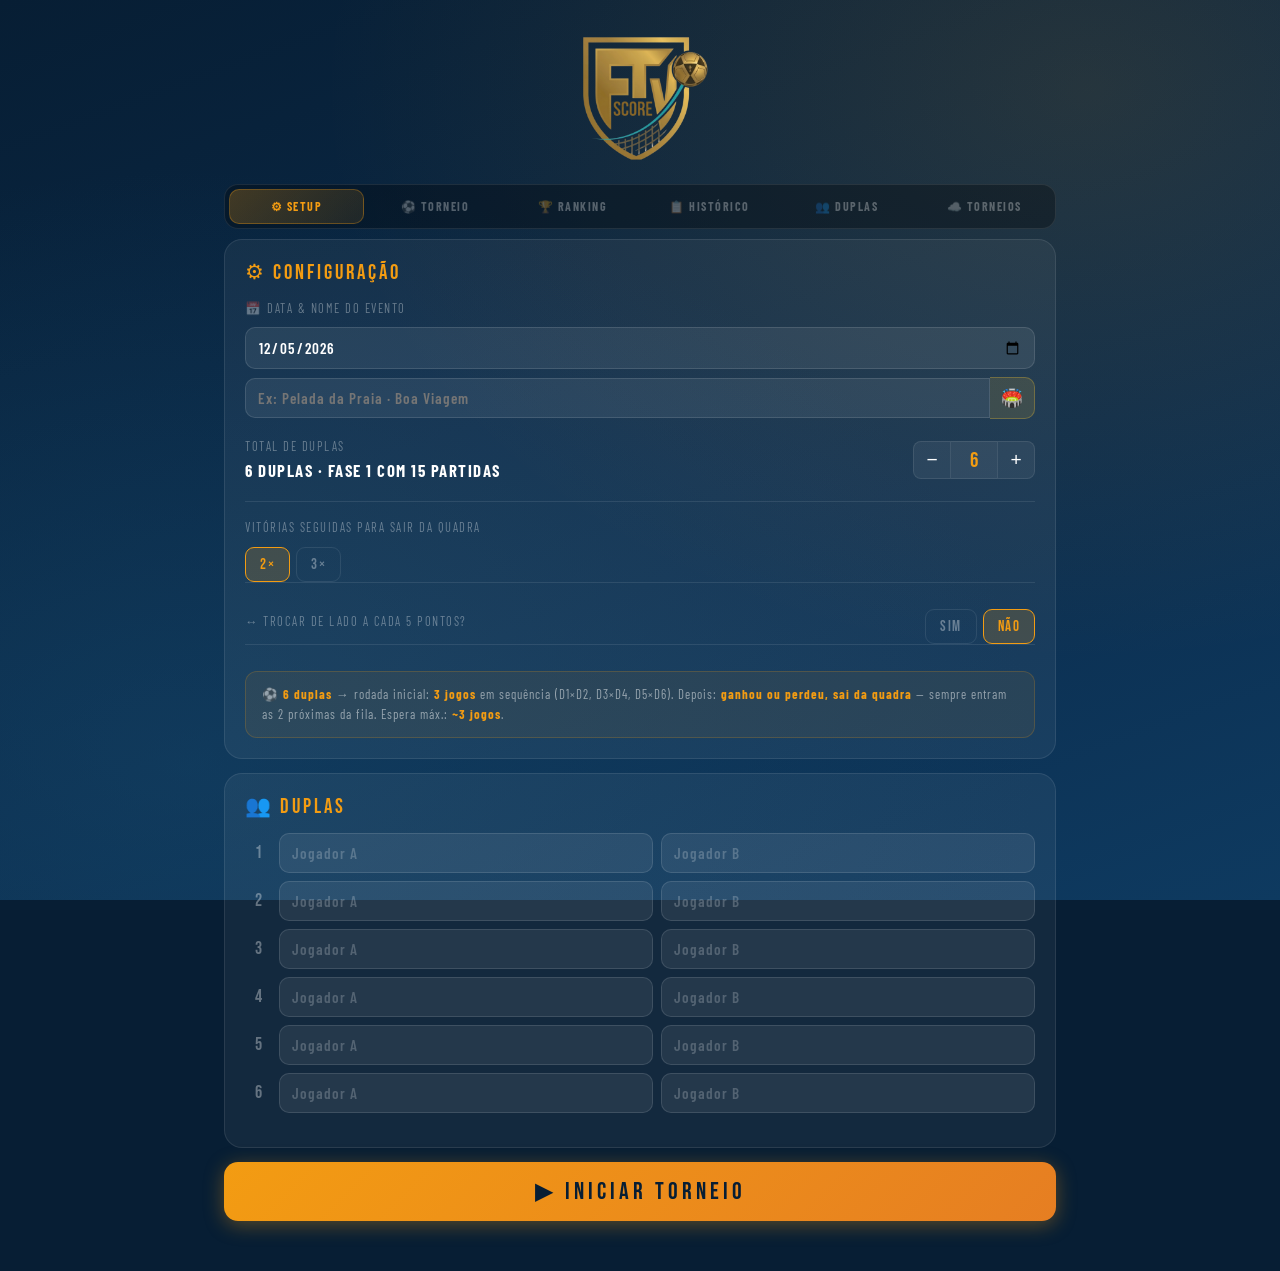
==== index.html @ f6379d3c "fix: botão X do modal Sugerir Arena com stopPropagation" ====
<!DOCTYPE html>
<html lang="pt-BR">
<head>
  <meta charset="UTF-8">
  <meta name="viewport" content="width=device-width, initial-scale=1.0, maximum-scale=1.0">
  <title>FTVScore — Placar & Ranking de FuteVôlei</title>
  <meta name="description" content="App gratuito para organizar partidas, rodízio e ranking de futevôlei">
  <meta name="theme-color" content="#071e34">
  <link rel="icon" type="image/x-icon" href="favicon.ico">
  <link rel="apple-touch-icon" href="apple-touch-icon.png">
  <link rel="manifest" href="manifest.json">
  <link rel="icon" type="image/png" sizes="32x32" href="favicon-32.png">
  <link rel="icon" type="image/png" sizes="16x16" href="favicon-16.png">
  <link rel="apple-touch-icon" href="icon-192.png">
  <link rel="manifest" href="manifest.json">
  <link href="https://fonts.googleapis.com/css2?family=Bebas+Neue&family=Barlow+Condensed:wght@400;600;700&display=swap" rel="stylesheet">
  <link rel="stylesheet" href="style.css">
</head>
<body>

<div class="app">

  <div class="app-header"><img src="logo.png" alt="Peladeiros FTV" class="main-logo"></div>

  <div class="nav">
    <button class="nav-tab active" id="tab0" onclick="goTab(0)">⚙ Setup</button>
    <button class="nav-tab"        id="tab1" onclick="goTab(1)">⚽ Torneio</button>
    <button class="nav-tab"        id="tab2" onclick="goTab(2)">🏆 Ranking</button>
    <button class="nav-tab"        id="tab3" onclick="goTab(3)">📋 Histórico</button>
    <button class="nav-tab"        id="tab4" onclick="goTab(4)">👥 Duplas</button>
    <button class="nav-tab"        id="tab5" onclick="goTab(5)">☁️ Torneios</button>
  </div>

  <!-- ════ TELA 0: SETUP ════ -->
  <div class="screen active" id="screen-0">
    <div class="config-card">
      <div class="section-title">⚙ Configuração</div>

      <!-- Data e nome do evento -->
      <div class="config-row" style="flex-direction:column;align-items:flex-start;gap:10px;margin-bottom:18px;">
        <div class="config-label">📅 Data & Nome do Evento</div>
        <div class="event-fields">
          <input class="form-input" type="date" id="cfgDate">
          <div class="arena-field-wrap">
            <input class="form-input" type="text" id="cfgEventName" placeholder="Ex: Pelada da Praia · Boa Viagem" maxlength="40">
            <button class="arena-pick-btn" onclick="toggleArenaDropdown(event)" title="Selecionar arena">🏟️</button>
            <div class="arena-dropdown" id="arenaDropdown">
              <div class="arena-drop-header">
                <span class="arena-drop-title">Selecionar arena</span>
                <button class="arena-drop-close" onclick="closeArenaDropdown(event)" title="Fechar">✕</button>
              </div>
              <div class="arena-drop-list" id="arenaDropList"></div>
              <div class="arena-drop-divider"></div>
              <button class="arena-drop-suggest" onclick="openSuggestArena()">➕ Sugerir arena</button>
            </div>
          </div>
        </div>
      </div>

      <div class="config-row">
        <div class="config-label">
          Total de Duplas
          <strong id="lblDuplas">6 duplas · Fase 1 com 15 partidas</strong>
        </div>
        <div class="stepper">
          <button class="step-btn" onclick="stepDuplas(-1)">−</button>
          <div class="step-val" id="stepDuplas">6</div>
          <button class="step-btn" onclick="stepDuplas(1)">+</button>
        </div>
      </div>

      <div style="border-top:1px solid var(--border);padding-top:16px;" id="streakSection" style="display:none">
        <div class="config-label">Vitórias seguidas para sair da quadra</div>
        <div class="tog-group">
          <button class="tog-btn sel" data-s="2" onclick="selStreak(2)">2×</button>
          <button class="tog-btn"     data-s="3" onclick="selStreak(3)">3×</button>
        </div>
      </div>
      <div style="border-top:1px solid var(--border);padding-top:16px;">
        <div class="config-row">
          <div class="config-label">↔ Trocar de lado a cada 5 pontos?</div>
          <div class="tog-group">
            <button class="tog-btn" id="trocaLadoSim" onclick="setTrocaLado(true)">Sim</button>
            <button class="tog-btn sel" id="trocaLadoNao" onclick="setTrocaLado(false)">Não</button>
          </div>
        </div>
      </div>

      <div style="border-top:1px solid var(--border);padding-top:16px;">
        <div class="info-box" id="infoBox">
          ⚽ <strong id="infoN">6 duplas</strong> →
          <span id="infoDesc">rodada inicial: <strong id="infoRodadaPairs">3 jogos</strong> em sequência (D1×D2, D3×D4, D5×D6). Depois: <strong>ganhou ou perdeu, sai da quadra</strong> — sempre entram as 2 próximas da fila. Espera máx.: <strong id="infoWait">~3 jogos</strong>.</span>
        </div>
      </div>
    </div>

    <div class="config-card">
      <div class="section-title">👥 Duplas</div>
      <div class="duplas-grid" id="duplasGrid"></div>
    </div>

    <button class="btn-start" onclick="startTorneio()">▶ INICIAR TORNEIO</button>

    <!-- Zerar torneio em andamento -->
    <div id="resetSection" style="margin-top:10px;">
      <button class="btn-reset" onclick="confirmReset()">
        🗑 Zerar torneio em andamento
      </button>
    </div>
  </div>

  <!-- ════ TELA 1: TORNEIO ════ -->
  <div class="screen" id="screen-1">

    <!-- Barra do evento -->
    <div class="event-bar" id="eventBar" style="display:none">
      <span class="event-bar-icon">🏖️</span>
      <div class="event-bar-info">
        <div class="event-bar-name" id="eventBarName"></div>
        <div class="event-bar-date" id="eventBarDate"></div>
      </div>
      <button class="event-bar-reset" onclick="confirmReset()" title="Zerar torneio">🗑</button>
    </div>

    <!-- Botão zerar — sempre visível na tela do torneio -->
    <div class="reset-bar" id="resetBar">
      <button class="btn-reset-inline" onclick="confirmReset()">🗑 Zerar torneio</button>
    </div>

    <!-- Progress + timer geral -->
    <div class="progress-wrap">
      <div class="progress-label">
        <span id="progressTxt">0 de 15 partidas</span>
        <span id="progressPct">0%</span>
      </div>
      <div class="progress-bar">
        <div class="progress-fill" id="progressFill" style="width:0%"></div>
      </div>
      <div class="torneio-timer-row">
        <span class="tt-label">⏱ Torneio em andamento</span>
        <span class="tt-val" id="torneioTimer">00:00:00</span>
      </div>
    </div>

    <!-- Fila (só aparece na Fase 1) -->
    <div class="fila-section" id="filaSection">
      <div class="fila-title">📋 Fila de Duplas</div>
      <div class="fila-chips" id="filaChips"></div>
    </div>

    <!-- ── PARTIDA ATUAL ── -->
    <div id="matchArea">
      <div class="fase-tag fase1" id="faseTag">🏁 FASE 1 — Todos contra Todos</div>

      <div class="match-card">
        <div class="match-header">
          <div class="mh-left">
            <div class="match-num"     id="matchNum">Partida 1</div>
            <div class="match-context" id="matchContext"></div>
          </div>
          <div style="display:flex;flex-direction:column;align-items:flex-end;gap:5px;">
            <div class="mh-badges"   id="matchBadges"></div>
            <div class="match-timer" id="matchTimer">⏱ 00:00</div>
          </div>
        </div>

        <!-- Overlay de START — aparece antes de iniciar -->
        <div class="match-start-overlay" id="matchStartOverlay" onclick="startMatch()">
          <button class="match-start-btn" onclick="startMatch()">
            ▶ INICIAR PARTIDA
          </button>
          <div class="match-start-sub">Toque para começar e iniciar o cronômetro</div>
        </div>

        <!-- Zona de placar — desabilitada até apertar START -->
        <div id="scoreZone" style="opacity:0.3;pointer-events:none;">
          <div class="score-area">
            <div class="ts a">
              <div id="mnA"></div>
              <div class="score-num" id="snA" onclick="addScore('a')">0</div>
              <div class="sc-btns">
                <button class="sc-btn plus"  onclick="addScore('a')">+1</button>
                <button class="sc-btn minus" onclick="subScore('a')">−</button>
              </div>
            </div>
            <div class="mid-div"><div class="vs">VS</div></div>
            <div class="ts b">
              <div id="mnB"></div>
              <div class="score-num" id="snB" onclick="addScore('b')">0</div>
              <div class="sc-btns">
                <button class="sc-btn plus"  onclick="addScore('b')">+1</button>
                <button class="sc-btn minus" onclick="subScore('b')">−</button>
              </div>
            </div>
          </div>
        </div>

        <button class="finish-btn" id="finishBtn" style="display:none" onclick="openFinish()">✓ FINALIZAR PARTIDA</button>
      </div>

      <div class="hint">Toque no número ou +1 para pontuar</div>
      <button class="pull-btn" id="pullBtn" onclick="openPullMatch()">⚡ Puxar outro jogo agora</button>
      <button class="escalacao-btn" id="escalacaoBtn" onclick="openEscalacao()">📋 Escalação Livre</button>
      <button class="end-torneio-btn" id="endTorneioBtn" onclick="confirmarEncerrarTorneio()">🏆 Terminar Campeonato</button>

      <div class="proximas-card" id="proximasCard">
        <div class="prox-title">⏭ Próximas partidas previstas</div>
        <div id="proximasList"></div>
      </div>
    </div>

    <!-- ── FIM DA FASE 1 ── -->
    <div id="fase1End" style="display:none;">
      <div class="fase-end-card">
        <div class="fe-icon">🏁</div>
        <h2>Fase 1 Concluída!</h2>
        <p>Todas as duplas jogaram contra todas.<br>Confira o ranking e decida o que fazer!</p>

        <!-- Ranking inline por jogador -->
        <div class="ranking-table" style="margin:16px 0;">
          <div class="rt-head rt-row-player">
            <span>#</span><span>Jogador</span>
            <span>J</span><span>V</span><span>D</span><span>Saldo</span><span>Pts</span>
          </div>
          <div id="rankingF1"></div>
        </div>

        <div class="fe-buttons">
          <button class="fe-btn primary" onclick="openFase2Builder()">
            ⚡ Continuar com Fase 2
          </button>
          <button class="fe-btn danger" onclick="encerrarTorneio()">
            🏆 Encerrar Torneio
          </button>
        </div>
      </div>
    </div>

    <!-- ── CONSTRUTOR DA FASE 2 ── -->
    <div id="fase2Builder" style="display:none;">
      <div class="fase-end-card">
        <div class="fe-icon">⚡</div>
        <h2>Fase 2 — Monte as Partidas</h2>
        <p>Selecione as duplas para cada confronto na ordem que quiser jogar.</p>

        <!-- Seletor de duplas -->
        <div class="f2-selector-wrap">
          <div class="f2-sel-label">Selecione as duplas do próximo confronto:</div>
          <div class="f2-dupla-grid" id="f2Selector"></div>
          <div id="f2Preview"></div>
        </div>

        <!-- Lista de partidas montadas -->
        <div class="f2-list-title">
          Partidas montadas: <span id="f2MatchCount">0</span>
        </div>
        <div id="f2MatchList"></div>

        <div class="fe-buttons" style="margin-top:16px;">
          <button class="fe-btn primary"   onclick="startFase2()">
            ▶ Iniciar Fase 2
          </button>
          <button class="fe-btn secondary" onclick="showFase1End()">
            ← Voltar
          </button>
          <button class="fe-btn danger"    onclick="encerrarTorneio()">
            🏆 Encerrar Torneio
          </button>
        </div>
      </div>
    </div>

    <!-- ── PAUSA ENTRE LOTES DA FASE 2 ── -->
    <div id="fase2Paused" style="display:none;">
      <div class="fase-end-card">
        <div class="fe-icon">⏸</div>
        <h2>Lote Concluído!</h2>
        <p>Fase 2 · <span id="f2pDone">0</span> de <span id="f2pTotal">0</span> partidas jogadas</p>

        <!-- Ranking inline por jogador -->
        <div class="ranking-table" style="margin:16px 0;">
          <div class="rt-head rt-row-player">
            <span>#</span><span>Jogador</span>
            <span>J</span><span>V</span><span>D</span><span>Saldo</span><span>Pts</span>
          </div>
          <div id="rankingF2Paused"></div>
        </div>

        <div class="fe-buttons">
          <button class="fe-btn primary" onclick="adicionarMaisPartidas()">
            + Adicionar Mais Partidas
          </button>
          <button class="fe-btn danger"  onclick="encerrarTorneio()">
            🏆 Encerrar Torneio
          </button>
        </div>
      </div>
    </div>

    <!-- ── TORNEIO ENCERRADO ── -->
    <div id="torneioEnd" style="display:none;">

      <!-- Header -->
      <div class="te-header">
        <div class="te-trophy">🏆</div>
        <h1 class="te-title">Torneio Encerrado!</h1>
        <div class="te-event-info" id="teEventInfo"></div>
        <div class="te-save-badge" id="teSaveBadge" style="display:none"></div>
        <div class="te-stats-row">
          <div class="te-stat"><span id="teTotal">0</span><small>partidas</small></div>
          <div class="te-stat"><span id="teDuracao">00:00:00</span><small>duração</small></div>
          <div class="te-stat"><span id="teMedia">00:00</span><small>média/jogo</small></div>
        </div>
      </div>

      <!-- Pódio top 3 -->
      <div class="te-podio">
        <div class="te-podio-slot segundo" id="podio2">
          <div class="te-podio-medal">🥈</div>
          <div class="te-podio-name" id="podio2Name"></div>
          <div class="te-podio-pts" id="podio2Pts"></div>
          <div class="te-podio-bar p2"></div>
        </div>
        <div class="te-podio-slot primeiro" id="podio1">
          <div class="te-podio-crown">👑</div>
          <div class="te-podio-medal">🥇</div>
          <div class="te-podio-name" id="podio1Name"></div>
          <div class="te-podio-pts" id="podio1Pts"></div>
          <div class="te-podio-bar p1"></div>
        </div>
        <div class="te-podio-slot terceiro" id="podio3">
          <div class="te-podio-medal">🥉</div>
          <div class="te-podio-name" id="podio3Name"></div>
          <div class="te-podio-pts" id="podio3Pts"></div>
          <div class="te-podio-bar p3"></div>
        </div>
      </div>

      <!-- Destaques -->
      <div class="te-destaques">
        <div class="te-section-title">⚡ Destaques do Dia</div>
        <div class="te-destaques-grid" id="teDestaquesGrid"></div>
      </div>

      <!-- Ranking completo por jogador -->
      <div class="te-ranking-full">
        <div class="te-section-title">📊 Ranking Completo</div>
        <div class="ranking-table">
          <div class="rt-head rt-row-player">
            <span>#</span><span>Jogador</span>
            <span>J</span><span>V</span><span>D</span><span>Saldo</span><span>Pts</span>
          </div>
          <div id="teRankingBody"></div>
        </div>
      </div>

      <!-- Ações -->
      <div class="te-actions">
        <button class="fe-btn primary" onclick="novoTorneio()">⚽ Novo Torneio</button>
      </div>

    </div>

  </div><!-- /screen-1 -->

  <!-- ════ TELA 2: RANKING ════ -->
  <div class="screen" id="screen-2">
    <div class="section-title">🏆 Classificação</div>

    <!-- Toggle por jogador / por dupla -->
    <div class="rank-toggle">
      <button class="rank-tog-btn active" id="rankTogPlayer" onclick="setRankView('player')">👤 Por Jogador</button>
      <button class="rank-tog-btn"        id="rankTogDupla"  onclick="setRankView('dupla')">👥 Por Dupla</button>
    </div>

    <!-- Ranking por JOGADOR -->
    <div id="rankViewPlayer">
      <div class="ranking-table">
        <div class="rt-head rth-player">
          <span>#</span><span>Jogador</span>
          <span>J</span><span>V</span><span>D</span><span>Saldo</span><span>Pts</span>
        </div>
        <div id="rankingPlayerBody"></div>
      </div>
      <div class="rank-legend">
        J=Jogos · V=Vitórias · D=Derrotas · Saldo=diferença de pontos · Pts=V×3<br>
        <span style="color:rgba(116,185,255,.6)">Stats acumulados de todas as duplas que o jogador participou</span>
      </div>
    </div>

    <!-- Ranking por DUPLA -->
    <div id="rankViewDupla" style="display:none">
      <div class="ranking-table">
        <div class="rt-head">
          <span>#</span><span>Dupla</span>
          <span>J</span><span>V</span><span>D</span><span>Saldo</span><span>Pts</span>
        </div>
        <div id="rankingBody"></div>
      </div>
      <div class="rank-legend">
        J=Jogos · V=Vitórias · D=Derrotas · Saldo=diferença de pontos · Pts=V×3
      </div>
    </div>
  </div>

  <!-- ════ TELA 3: HISTÓRICO ════ -->
  <div class="screen" id="screen-3">
    <div class="section-title">📋 Histórico</div>
    <div class="hist-list" id="histList">
      <div class="empty-hist">Nenhuma partida jogada ainda</div>
    </div>
  </div>

  <!-- ════ TELA 4: GERENCIAR DUPLAS ════ -->
  <div class="screen" id="screen-4">
    <div class="section-title">👥 Gerenciar Duplas</div>

    <div class="gd-info-box">
      💡 Aqui você gerencia mudanças durante o torneio: renomear jogadores, remover quem
      saiu mais cedo, e reorganizar duplas. O histórico de partidas já jogadas nunca é apagado.
    </div>

    <!-- Lista de duplas -->
    <div class="gd-section-label">Duplas no torneio</div>
    <div id="gdDuplasList"></div>
    <button class="gd-add-btn" onclick="openGdAdd()">➕ Adicionar nova dupla</button>

    <!-- Reorganizar jogadores -->
    <div class="gd-section-label" style="margin-top:22px;">🔀 Reorganizar jogadores</div>
    <div class="gd-reorg-info">
      Selecione um jogador de cada dupla. Você poderá <strong>trocar</strong> os jogadores
      entre duplas, ou <strong>formar uma nova dupla</strong> com eles
      (as duplas originais ficam inativas, histórico preservado).
    </div>

    <!-- Slots de seleção -->
    <div class="gd-slots-row">
      <div class="gd-slot" id="gdSlotABox">
        <div class="gd-slot-label">🟡 Jogador A</div>
        <div class="gd-slot-val" id="gdSlotA">— selecione —</div>
      </div>
      <div class="gd-slot-arrow">↔</div>
      <div class="gd-slot" id="gdSlotBBox">
        <div class="gd-slot-label">🔵 Jogador B</div>
        <div class="gd-slot-val" id="gdSlotB">— selecione —</div>
      </div>
    </div>

    <!-- Preview + botões de ação -->
    <div id="gdSwapPreview" style="display:none"></div>
    <div id="gdSwapBtns" style="display:none" class="gd-action-btns">
      <button class="gd-action-btn swap"    onclick="gdDoSwap()">
        ⇄ Trocar de dupla
        <span>mantém duplas originais, só troca os nomes</span>
      </button>
      <button class="gd-action-btn newdupla" onclick="gdFormNovaDupla()">
        🆕 Formar nova dupla
        <span>cria nova dupla com esses dois jogadores</span>
      </button>
    </div>

    <!-- Grid de jogadores clicáveis -->
    <div class="gd-swap-grid" id="gdSwapGrid"></div>

  </div>

  <!-- ════ TELA 5: TORNEIOS ANTERIORES ════ -->
  <div class="screen" id="screen-5">
    <div class="section-title">☁️ Torneios Anteriores</div>
    <div class="th-info">Histórico salvo na nuvem — acessível de qualquer celular.</div>
    <div id="thLoading" class="th-loading">🔄 Carregando...</div>
    <div id="thEmpty"   class="th-empty"   style="display:none">Nenhum torneio salvo ainda.</div>
    <div id="thList"    class="th-list"    style="display:none"></div>
  </div>

</div><!-- /app -->

<!-- MODAL: EDITAR DUPLA -->
<div class="modal-bg" id="modalGdEdit">
  <div class="modal" style="max-width:420px;">
    <h3 id="gdEditTitle">✏️ Editar Dupla</h3>
    <div class="modal-sub" id="gdEditStats"></div>

    <div class="gd-edit-section">
      <div class="gd-edit-label">✏️ Renomear jogadores</div>
      <div class="gd-edit-row">
        <input class="form-input" id="gdP1" placeholder="Jogador 1" maxlength="14">
        <input class="form-input" id="gdP2" placeholder="Jogador 2" maxlength="14">
      </div>
      <button class="gd-modal-btn save" onclick="gdSaveNames()">Salvar nomes</button>
    </div>

    <div class="gd-edit-section" style="border-top:1px solid var(--border);padding-top:14px;margin-top:6px;">
      <div class="gd-edit-label">Ações</div>
      <button class="gd-modal-btn remove" id="gdBtnRemove" onclick="gdRemoveDupla()">
        🚫 Remover dupla — histórico preservado
      </button>
      <button class="gd-modal-btn restore" id="gdBtnRestore" onclick="gdRestoreDupla()" style="display:none">
        ↩ Reativar dupla
      </button>
    </div>

    <div class="modal-btns" style="margin-top:14px;">
      <button class="btn-cancel" style="width:100%" onclick="closeModal('modalGdEdit')">Fechar</button>
    </div>
  </div>
</div>

<!-- MODAL: ADICIONAR DUPLA -->
<div class="modal-bg" id="modalGdAdd">
  <div class="modal" style="max-width:420px;">
    <h3>➕ Nova Dupla</h3>
    <div class="modal-sub">Entra uma nova dupla no torneio</div>

    <!-- Sugestões de jogadores livres -->
    <div id="gdFreeAgents" style="display:none"></div>

    <div class="form-group" style="margin-bottom:10px;">
      <label>Jogador 1</label>
      <input class="form-input" id="gdNewP1" placeholder="Nome" maxlength="14">
    </div>
    <div class="form-group" style="margin-bottom:14px;">
      <label>Jogador 2</label>
      <input class="form-input" id="gdNewP2" placeholder="Nome" maxlength="14">
    </div>

    <div class="gd-add-note">
      A nova dupla entra na fila e jogará contra todas as outras.
    </div>

    <div class="modal-btns" style="margin-top:14px;">
      <button class="btn-cancel" onclick="closeModal('modalGdAdd')">Cancelar</button>
      <button class="btn-ok"     onclick="gdConfirmAdd()">Adicionar</button>
    </div>
  </div>
</div>

<!-- MODAL: TROCAR DE LADO -->
<div class="modal-bg" id="modalTrocaLado">
  <div class="modal">
    <h3>↔ Trocar de Lado?</h3>
    <div class="modal-sub" id="trocaLadoPlacar"></div>
    <div class="modal-btns">
      <button class="btn-cancel" onclick="recusarTrocaLado()">Não, continuar</button>
      <button class="btn-ok"     onclick="confirmarTrocaLado()">Sim, trocar!</button>
    </div>
  </div>
</div>

<!-- MODAL: RESULTADO -->
<div class="modal-bg" id="modalFinish">
  <div class="modal">
    <h3>✓ Resultado Final</h3>
    <div class="modal-sub" id="modalSub"></div>
    <div class="modal-score">
      <div class="modal-team ta">
        <div class="mn" id="mfnA"></div>
        <input class="score-inp" id="mfSA" type="number" min="0" max="99" value="0">
      </div>
      <div class="modal-x">×</div>
      <div class="modal-team tb">
        <div class="mn" id="mfnB"></div>
        <input class="score-inp" id="mfSB" type="number" min="0" max="99" value="0">
      </div>
    </div>
    <div class="modal-btns">
      <button class="btn-cancel" onclick="closeModal('modalFinish')">Cancelar</button>
      <button class="btn-ok"     onclick="confirmFinish()">Confirmar</button>
    </div>
  </div>
</div>

<!-- MODAL: PUXAR JOGO -->
<div class="modal-bg" id="modalPull">
  <div class="modal" style="max-width:480px;max-height:88vh;overflow-y:auto;">
    <h3>⚡ Puxar Jogo</h3>
    <div class="modal-sub" id="modalPullSub">Escolha qual confronto jogar agora:</div>
    <div id="pullList"></div>
    <div class="modal-btns" style="margin-top:14px;">
      <button class="btn-cancel" style="width:100%" onclick="closeModal('modalPull')">Cancelar</button>
    </div>
  </div>
</div>

<!-- MODAL: CRIAR JOGO MANUAL (Fila vazia) -->
<div class="modal-bg" id="modalCreateMatch">
  <div class="modal" style="max-width:500px;">
    <h3>⚡ Criar Nova Partida</h3>
    <div class="modal-sub">Selecione as duplas para o confronto:</div>

    <div class="form-group" style="margin-bottom:12px;">
      <label>Dupla A</label>
      <select class="form-input" id="createDuplaA" style="font-size:.9rem;">
        <option value="">Selecione...</option>
      </select>
    </div>

    <div class="form-group" style="margin-bottom:18px;">
      <label>Dupla B</label>
      <select class="form-input" id="createDuplaB" style="font-size:.9rem;">
        <option value="">Selecione...</option>
      </select>
    </div>

    <div class="modal-btns">
      <button class="btn-cancel" onclick="closeModal('modalCreateMatch')">Cancelar</button>
      <button class="btn-ok" onclick="confirmCreateMatch()">Confirmar</button>
    </div>
  </div>
</div>

<!-- MODAL: ESCALAÇÃO LIVRE -->
<div class="modal-bg" id="modalEscalacao">
  <div class="modal" style="max-width:480px;max-height:90vh;overflow-y:auto;">
    <h3>📋 Escalação Livre</h3>
    <div class="modal-sub" id="escSub">Toque na 1ª dupla — ela será a Dupla A</div>
    <div class="esc-legend">
      <span class="esc-leg-a">■ Dupla A</span>
      <span class="esc-leg-b">■ Dupla B</span>
    </div>
    <div class="esc-grid" id="escGrid"></div>
    <div class="modal-btns" style="margin-top:16px;">
      <button class="btn-cancel" style="width:100%" onclick="closeModal('modalEscalacao')">Cancelar</button>
    </div>
  </div>
</div>

<!-- OVERLAY: CAMPEÃO -->
<div class="winner-ov" id="winnerOv">
  <div class="trophy">🏆</div>
  <div class="w-title">Campeões!</div>
  <div class="w-names" id="wNames"></div>
  <div class="w-stats" id="wStats"></div>
  <button class="w-btn" onclick="closeWinner()">Ver Ranking Final</button>
</div>

<!-- ══════════════════════════════════════
     PLACAR FULLSCREEN (landscape celular)
══════════════════════════════════════ -->
<div class="fs-overlay" id="fsOverlay">

  <!-- Topo: info da partida + timer + botão fechar -->
  <div class="fs-top">
    <div class="fs-match-info">
      <span class="fs-match-num" id="fsMatchNum">Partida 1</span>
      <span class="fs-fase-tag" id="fsFaseTag">Fase 1</span>
    </div>
    <div class="fs-timer" id="fsTimer">⏱ 00:00</div>
    <button class="fs-close-btn" onclick="closeFullscreen()" title="Sair do fullscreen">✕</button>
  </div>

  <!-- Placar principal: 3 colunas lado a lado -->
  <div class="fs-score-area">

    <!-- DUPLA A — lado esquerdo -->
    <div class="fs-team fs-team-a">
      <div class="fs-names" id="fsNamesA"></div>
      <div class="fs-score" id="fsScoreA" onclick="addScore('a')">0</div>
      <div class="fs-btns">
        <button class="fs-btn fs-plus" onclick="addScore('a')">+1</button>
        <button class="fs-btn fs-minus" onclick="subScore('a')">−</button>
      </div>
    </div>

    <!-- CENTRO: VS + finalizar -->
    <div class="fs-center">
      <div class="fs-vs">VS</div>
      <button class="fs-finish-btn" onclick="openFinish()">✓ FIM</button>
    </div>

    <!-- DUPLA B — lado direito -->
    <div class="fs-team fs-team-b">
      <div class="fs-names" id="fsNamesB"></div>
      <div class="fs-score" id="fsScoreB" onclick="addScore('b')">0</div>
      <div class="fs-btns">
        <button class="fs-btn fs-plus" onclick="addScore('b')">+1</button>
        <button class="fs-btn fs-minus" onclick="subScore('b')">−</button>
      </div>
    </div>

  </div>

  <!-- Prompt interno: trocar de lado (visível dentro do fullscreen) -->
  <div class="fs-swap-prompt" id="fsSwapPrompt">
    <div class="fs-swap-box">
      <div class="fs-swap-icon">↔</div>
      <div class="fs-swap-title">Trocar de Lado?</div>
      <div class="fs-swap-sub" id="fsSwapSub"></div>
      <div class="fs-swap-btns">
        <button class="fs-swap-btn fs-swap-no"  onclick="recusarTrocaLado()">Não</button>
        <button class="fs-swap-btn fs-swap-yes" onclick="confirmarTrocaLado()">Sim, trocar!</button>
      </div>
    </div>
  </div>

</div>

<!-- MODAL: SUGERIR ARENA -->
<div class="modal-bg" id="modalSuggestArena">
  <div class="modal" style="max-width:380px;position:relative;">
    <button class="modal-close-btn" id="btnSuggestArenaClose" title="Fechar">✕</button>
    <h3>🏟️ Sugerir Arena</h3>
    <div class="modal-sub">Salva no seu dispositivo para uso futuro</div>
    <div class="form-group" style="margin-bottom:10px;">
      <label>Nome da Arena</label>
      <input class="form-input" id="suggestArenaName" placeholder="Ex: Arena do Sol" maxlength="40">
    </div>
    <div class="form-group" style="margin-bottom:16px;">
      <label>Cidade / Bairro</label>
      <input class="form-input" id="suggestArenaCity" placeholder="Ex: Boa Viagem, Recife" maxlength="40">
    </div>
    <div class="modal-btns">
      <button class="btn-cancel" onclick="cancelSuggestArena()">Cancelar</button>
      <button class="btn-ok" onclick="saveSuggestArena()">Salvar</button>
    </div>
  </div>
</div>

<script src="app.js"></script>
</body>
</html>
---- style.css ----
/* ============================================================
   FuteVôlei — Torneio · style.css
   Estilização completa do sistema de torneio
   Importado pelo index.html via <link rel='stylesheet'>
============================================================ */

:root{
  --bg:#071e34;--sun:#f39c12;--sun2:#f1c40f;--sky:#74b9ff;
  --green:#2ecc71;--red:#e74c3c;--purple:#a29bfe;
  --muted:rgba(255,255,255,.35);--card:rgba(255,255,255,.05);--border:rgba(255,255,255,.09);
}
*{margin:0;padding:0;box-sizing:border-box;}
body{font-family:'Barlow Condensed',sans-serif;background:var(--bg);min-height:100vh;color:#fff;overflow-x:hidden;}
body::before{content:'';position:fixed;inset:0;z-index:0;background:
  radial-gradient(ellipse at 15% 85%,rgba(26,82,118,.35) 0%,transparent 55%),
  radial-gradient(ellipse at 85% 10%,rgba(243,156,18,.12) 0%,transparent 50%),
  linear-gradient(160deg,#071e34 0%,#0b2d4e 60%,#0e3a60 100%);}
.app{position:relative;z-index:1;max-width:860px;margin:0 auto;padding:8px 14px 50px;}

.logo{text-align:center;margin-bottom:6px;padding:2px 0;}
.logo p{font-size:.65rem;letter-spacing:2.5px;color:rgba(255,255,255,.25);text-transform:uppercase;}

.app-header{background: transparent; padding: 10px 0; text-align: center; border: none; box-shadow: none;}
.main-logo{display: block; margin: 0 auto; max-width: 140px; height: auto; background: transparent;}

.nav{display:flex;gap:4px;margin-bottom:10px;background:rgba(0,0,0,.3);border-radius:14px;padding:4px;border:1px solid var(--border);}
.nav-tab{flex:1;padding:9px 4px;border:none;border-radius:10px;font-family:'Barlow Condensed',sans-serif;font-size:.75rem;font-weight:700;letter-spacing:1.5px;text-transform:uppercase;cursor:pointer;transition:all .2s;background:transparent;color:rgba(255,255,255,.3);}
.nav-tab.active{background:linear-gradient(135deg,rgba(243,156,18,.25),rgba(243,156,18,.1));color:var(--sun);border:1px solid rgba(243,156,18,.3);}

.screen{display:none;}.screen.active{display:block;}
.section-title{font-family:'Bebas Neue',sans-serif;font-size:1.3rem;letter-spacing:3px;color:var(--sun);margin-bottom:14px;}

/* ── SETUP ── */
.config-card{background:var(--card);border:1px solid var(--border);border-radius:18px;padding:20px;margin-bottom:14px;}
.config-row{display:flex;align-items:center;justify-content:space-between;gap:12px;margin-bottom:18px;}
.config-row:last-child{margin-bottom:0;}
.config-label{font-size:.78rem;letter-spacing:1.5px;text-transform:uppercase;color:var(--muted);line-height:1.5;}
.config-label strong{display:block;font-size:1.05rem;color:#fff;margin-top:2px;}

.stepper{display:flex;align-items:center;}
.step-btn{width:38px;height:38px;border:1px solid var(--border);background:rgba(255,255,255,.06);color:#fff;font-size:1.2rem;cursor:pointer;transition:all .2s;}
.step-btn:first-child{border-radius:8px 0 0 8px;}
.step-btn:last-child{border-radius:0 8px 8px 0;}
.step-btn:hover{background:rgba(243,156,18,.2);border-color:rgba(243,156,18,.4);color:var(--sun);}
.step-val{width:46px;height:38px;background:rgba(255,255,255,.08);border:1px solid var(--border);border-left:none;border-right:none;display:flex;align-items:center;justify-content:center;font-family:'Bebas Neue',sans-serif;font-size:1.3rem;color:var(--sun);}

/* permanencia */
.perm-options{display:flex;gap:8px;margin-top:10px;}
.perm-btn{flex:1;padding:12px 8px;border-radius:12px;border:1px solid var(--border);background:transparent;cursor:pointer;transition:all .2s;text-align:center;}
.perm-btn .pb-icon{font-size:1.5rem;display:block;margin-bottom:4px;}
.perm-btn .pb-label{font-family:'Bebas Neue',sans-serif;font-size:.95rem;letter-spacing:2px;color:var(--muted);display:block;}
.perm-btn .pb-sub{font-size:.65rem;letter-spacing:1px;color:rgba(255,255,255,.2);margin-top:3px;display:block;line-height:1.3;}
.perm-btn.sel-leave{border-color:var(--red);background:rgba(231,76,60,.1);}
.perm-btn.sel-leave .pb-label{color:var(--red);}
.perm-btn.sel-stay{border-color:var(--green);background:rgba(46,204,113,.1);}
.perm-btn.sel-stay .pb-label{color:var(--green);}

/* streak limit */
.tog-group{display:flex;gap:6px;flex-wrap:wrap;margin-top:10px;}
.tog-btn{padding:7px 14px;border-radius:9px;border:1px solid var(--border);background:transparent;color:var(--muted);font-family:'Bebas Neue',sans-serif;font-size:.95rem;letter-spacing:1.5px;cursor:pointer;transition:all .2s;}
.tog-btn.sel{border-color:var(--sun);background:rgba(243,156,18,.18);color:var(--sun);}

.info-box{background:rgba(243,156,18,.07);border:1px solid rgba(243,156,18,.2);border-radius:12px;padding:12px 16px;margin-top:10px;font-size:.8rem;letter-spacing:1px;color:rgba(255,255,255,.5);line-height:1.6;}
.info-box strong{color:var(--sun);}

.duplas-grid{display:flex;flex-direction:column;gap:8px;margin-bottom:14px;}
.dupla-row{display:grid;grid-template-columns:auto 1fr 1fr;gap:8px;align-items:center;}
.dupla-num{font-family:'Bebas Neue',sans-serif;font-size:1.1rem;color:var(--muted);width:26px;text-align:center;}
.fi{width:100%;padding:10px 12px;background:rgba(255,255,255,.07);border:1px solid rgba(255,255,255,.12);border-radius:10px;color:#fff;font-family:'Barlow Condensed',sans-serif;font-size:.95rem;font-weight:600;letter-spacing:1px;outline:none;transition:all .2s;}
.fi:focus{border-color:var(--sun);background:rgba(243,156,18,.08);}
.fi::placeholder{color:rgba(255,255,255,.22);}

.btn-start{width:100%;padding:15px;border:none;border-radius:14px;background:linear-gradient(135deg,var(--sun),#e67e22);color:#071e34;font-family:'Bebas Neue',sans-serif;font-size:1.5rem;letter-spacing:4px;cursor:pointer;transition:all .2s;box-shadow:0 4px 20px rgba(243,156,18,.35);}
.btn-start:hover{transform:translateY(-2px);box-shadow:0 6px 28px rgba(243,156,18,.55);}

/* ── TORNEIO ── */
.progress-wrap{margin-bottom:12px;}
.progress-label{display:flex;justify-content:space-between;font-size:.7rem;letter-spacing:1.5px;color:var(--muted);text-transform:uppercase;margin-bottom:6px;}
.progress-bar{background:rgba(255,255,255,.07);border-radius:6px;overflow:hidden;height:6px;}
.progress-fill{height:100%;background:linear-gradient(90deg,var(--sun),#e67e22);border-radius:6px;transition:width .4s ease;}

/* fila visual */
.fila-section{margin-bottom:12px;}
.fila-title{font-size:.68rem;letter-spacing:2px;text-transform:uppercase;color:var(--muted);margin-bottom:8px;}
.fila-chips{display:flex;gap:6px;overflow-x:auto;padding-bottom:4px;scrollbar-width:none;}
.fila-chips::-webkit-scrollbar{display:none;}
.fila-chip{flex-shrink:0;padding:8px 14px;border-radius:12px;border:1px solid var(--border);background:rgba(255,255,255,.05);text-align:center;transition:all .2s;}
.fila-chip .fc-pos{font-size:.6rem;letter-spacing:1.5px;text-transform:uppercase;color:rgba(255,255,255,.25);margin-bottom:3px;}
.fila-chip .fc-name{font-family:'Bebas Neue',sans-serif;font-size:.9rem;letter-spacing:1px;color:rgba(255,255,255,.6);line-height:1.2;}
.fila-chip .fc-wait{font-size:.62rem;letter-spacing:1px;color:rgba(255,255,255,.2);margin-top:2px;}
.fila-chip.em-quadra{border-color:rgba(243,156,18,.4);background:rgba(243,156,18,.1);}
.fila-chip.em-quadra .fc-pos{color:rgba(243,156,18,.6);}
.fila-chip.em-quadra .fc-name{color:var(--sun);}
.fila-chip.urgente{border-color:rgba(231,76,60,.35);background:rgba(231,76,60,.08);}
.fila-chip.urgente .fc-name{color:#ff7675;}
.fila-chip.urgente .fc-wait{color:#e17055;}

/* placar */
.match-card{background:#0d2137;border-radius:22px;overflow:hidden;border:1px solid rgba(255,255,255,.07);box-shadow:0 16px 50px rgba(0,0,0,.5);margin-bottom:10px;}
.match-header{padding:10px 18px;background:rgba(255,255,255,.03);border-bottom:1px solid rgba(255,255,255,.06);display:flex;align-items:center;justify-content:space-between;flex-wrap:wrap;gap:6px;}
.mh-left{display:flex;flex-direction:column;gap:2px;}
.match-num{font-size:.68rem;letter-spacing:2px;text-transform:uppercase;color:var(--muted);}
.match-context{font-size:.75rem;letter-spacing:1px;color:rgba(255,255,255,.4);}
.mh-badges{display:flex;gap:5px;flex-wrap:wrap;}
.badge{font-size:.65rem;letter-spacing:1.5px;text-transform:uppercase;padding:3px 9px;border-radius:20px;}
.badge.streak-ok{background:rgba(46,204,113,.15);color:var(--green);border:1px solid rgba(46,204,113,.25);}
.badge.streak-warn{background:rgba(231,76,60,.15);color:var(--red);border:1px solid rgba(231,76,60,.25);}
.badge.perm-leave{background:rgba(231,76,60,.1);color:#ff7675;border:1px solid rgba(231,76,60,.18);}
.badge.perm-stay{background:rgba(46,204,113,.1);color:var(--green);border:1px solid rgba(46,204,113,.18);}

.score-area{display:grid;grid-template-columns:1fr auto 1fr;align-items:center;}
.ts{padding:20px 12px;display:flex;flex-direction:column;align-items:center;gap:8px;}
.ts.a{background:linear-gradient(135deg,rgba(243,156,18,.07),transparent);}
.ts.b{background:linear-gradient(225deg,rgba(116,185,255,.07),transparent);}
.pname{font-family:'Bebas Neue',sans-serif;font-size:clamp(.95rem,2.5vw,1.4rem);letter-spacing:2px;line-height:1.1;text-align:center;}
.ts.a .pname{color:var(--sun2);}
.ts.b .pname{color:var(--sky);}
.score-num{font-family:'Bebas Neue',sans-serif;font-size:clamp(4.5rem,14vw,8rem);line-height:1;cursor:pointer;user-select:none;transition:transform .12s;-webkit-tap-highlight-color:transparent;}
.score-num:active{transform:scale(.92);}
.ts.a .score-num{color:var(--sun);text-shadow:0 0 28px rgba(243,156,18,.3);}
.ts.b .score-num{color:var(--sky);text-shadow:0 0 28px rgba(116,185,255,.3);}
.sc-btns{display:flex;gap:5px;}
.sc-btn{width:33px;height:33px;border-radius:50%;border:none;font-size:.9rem;cursor:pointer;transition:all .18s;display:flex;align-items:center;justify-content:center;-webkit-tap-highlight-color:transparent;}
.sc-btn.plus{background:rgba(46,204,113,.18);color:var(--green);border:1px solid rgba(46,204,113,.28);}
.sc-btn.plus:active{background:var(--green);color:#fff;transform:scale(.86);}
.sc-btn.minus{background:rgba(231,76,60,.13);color:var(--red);border:1px solid rgba(231,76,60,.18);font-size:.82rem;}
.sc-btn.minus:active{background:var(--red);color:#fff;transform:scale(.86);}
.mid-div{display:flex;flex-direction:column;align-items:center;justify-content:center;padding:0 6px;gap:4px;}
.vs{font-family:'Bebas Neue',sans-serif;font-size:1.5rem;color:rgba(255,255,255,.1);letter-spacing:2px;}
.finish-btn{width:100%;padding:14px;border:none;background:linear-gradient(135deg,rgba(46,204,113,.3),rgba(46,204,113,.15));color:var(--green);font-family:'Bebas Neue',sans-serif;font-size:1.2rem;letter-spacing:3px;cursor:pointer;transition:all .2s;border-top:1px solid rgba(46,204,113,.15);}
.finish-btn:hover{background:rgba(46,204,113,.35);}
.hint{text-align:center;font-size:.62rem;letter-spacing:1.5px;color:rgba(255,255,255,.13);text-transform:uppercase;margin-bottom:10px;}

/* próximas partidas */
.proximas-card{background:var(--card);border:1px solid var(--border);border-radius:16px;padding:14px 16px;margin-bottom:10px;}
.prox-title{font-size:.68rem;letter-spacing:2px;text-transform:uppercase;color:var(--muted);margin-bottom:10px;}
.prox-item{display:flex;align-items:center;gap:8px;padding:7px 0;border-bottom:1px solid rgba(255,255,255,.05);}
.prox-item:last-child{border-bottom:none;}
.prox-item--next{background:rgba(243,156,18,.07);border-radius:8px;padding:8px 10px;border-bottom:none;margin-bottom:4px;border:1px solid rgba(243,156,18,.25);}
.prox-item--next .prox-num{color:var(--sun2);}
.prox-badge-next{font-family:'Bebas Neue',sans-serif;font-size:.65rem;letter-spacing:1.5px;color:var(--sun2);background:rgba(243,156,18,.15);border:1px solid rgba(243,156,18,.3);border-radius:4px;padding:2px 6px;white-space:nowrap;}
.prox-num{font-family:'Bebas Neue',sans-serif;font-size:.85rem;color:rgba(255,255,255,.25);width:26px;}
.prox-teams{flex:1;font-family:'Bebas Neue',sans-serif;font-size:.9rem;letter-spacing:1px;}
.prox-teams .pa{color:var(--sun2);}
.prox-teams .pb{color:var(--sky);}
.prox-teams .px{color:rgba(255,255,255,.2);margin:0 4px;font-size:.75rem;}

.end-card{text-align:center;padding:30px;background:var(--card);border:1px solid var(--border);border-radius:18px;}
.end-card .big-e{font-size:3rem;margin-bottom:12px;}
.end-card h2{font-family:'Bebas Neue',sans-serif;font-size:1.8rem;letter-spacing:3px;color:var(--sun);}
.end-card p{font-size:.85rem;letter-spacing:2px;color:var(--muted);margin:8px 0 20px;}
.btn-rank{padding:12px 30px;background:linear-gradient(135deg,var(--sun),#e67e22);border:none;border-radius:12px;font-family:'Bebas Neue',sans-serif;font-size:1.1rem;letter-spacing:3px;color:#071e34;cursor:pointer;}

/* ── RANKING ── */
.ranking-table{background:var(--card);border:1px solid var(--border);border-radius:16px;overflow:hidden;margin-bottom:12px;}
.rt-head{display:grid;grid-template-columns:32px 1fr 34px 34px 34px 50px 48px;gap:3px;padding:10px 14px;background:rgba(255,255,255,.04);border-bottom:1px solid var(--border);}
.rt-head span{font-size:.6rem;letter-spacing:1.5px;text-transform:uppercase;color:var(--muted);text-align:center;}
.rt-head span:nth-child(2){text-align:left;}
.rt-row{display:grid;grid-template-columns:32px 1fr 34px 34px 34px 50px 48px;gap:3px;padding:10px 14px;border-bottom:1px solid rgba(255,255,255,.04);align-items:center;transition:background .2s;}
.rt-row:last-child{border-bottom:none;}
.rt-row:hover{background:rgba(255,255,255,.02);}
.rt-pos{font-family:'Bebas Neue',sans-serif;font-size:1.1rem;text-align:center;}
.rt-name{font-family:'Bebas Neue',sans-serif;font-size:.9rem;letter-spacing:1px;line-height:1.3;}
.rt-name span{font-size:.75rem;opacity:.55;}
.rt-cell{font-family:'Bebas Neue',sans-serif;font-size:1rem;text-align:center;color:var(--muted);}
.rt-cell.v{color:var(--green);}
.rt-cell.pts{color:var(--sun);font-size:1.1rem;}
.sp{color:var(--green);}.sn{color:var(--red);}

/* ── HISTÓRICO ── */
.hist-list{display:flex;flex-direction:column;gap:6px;}
.hist-item{background:var(--card);border:1px solid var(--border);border-radius:12px;padding:10px 14px;display:flex;align-items:center;gap:10px;flex-wrap:wrap;}
.hist-n{font-size:.62rem;letter-spacing:1.5px;color:var(--muted);text-transform:uppercase;white-space:nowrap;min-width:28px;}
.hist-teams{flex:1;display:flex;align-items:center;gap:5px;font-family:'Bebas Neue',sans-serif;font-size:.9rem;letter-spacing:1px;flex-wrap:wrap;}
.hist-arena{width:100%;font-size:.65rem;letter-spacing:1px;color:#D4AF37;font-family:'Barlow Condensed',sans-serif;font-weight:600;opacity:.8;}
.hist-teams .ha{color:var(--sun2);}
.hist-teams .hb{color:var(--sky);}
.hist-teams .hx{color:rgba(255,255,255,.2);font-size:.75rem;}
.hist-score{font-family:'Bebas Neue',sans-serif;font-size:1.1rem;letter-spacing:2px;color:var(--green);white-space:nowrap;}
.empty-hist{text-align:center;padding:30px;color:var(--muted);font-size:.8rem;letter-spacing:2px;text-transform:uppercase;}

/* ── MODAL ── */
.modal-bg{display:none;position:fixed;inset:0;z-index:200;background:rgba(0,0,0,.78);backdrop-filter:blur(6px);align-items:center;justify-content:center;padding:16px;}
.modal-bg.show{display:flex;}
.modal{background:linear-gradient(160deg,#0f2940,#0b2035);border:1px solid rgba(255,255,255,.12);border-radius:22px;padding:24px;width:100%;max-width:400px;box-shadow:0 24px 60px rgba(0,0,0,.6);animation:mi .18s ease;}
@keyframes mi{from{transform:scale(.94);opacity:0}to{transform:scale(1);opacity:1}}
.modal h3{font-family:'Bebas Neue',sans-serif;font-size:1.3rem;letter-spacing:3px;color:var(--sun);margin-bottom:4px;}
.modal-close-btn{position:absolute;top:14px;right:14px;background:none;border:none;color:rgba(255,255,255,.4);font-size:1rem;cursor:pointer;line-height:1;padding:4px 6px;border-radius:6px;transition:color .15s,background .15s;}
.modal-close-btn:hover{color:#fff;background:rgba(255,255,255,.1);}
.modal-sub{font-size:.78rem;letter-spacing:1.5px;color:var(--muted);margin-bottom:18px;text-transform:uppercase;}

/* Form controls inside modal */
.form-group{margin-bottom:14px;}
.form-group label{display:block;font-size:.7rem;letter-spacing:2px;text-transform:uppercase;color:var(--muted);margin-bottom:6px;}
.form-group select{width:100%;padding:11px 36px 11px 12px;background:rgba(255,255,255,.08);border:1px solid var(--border);border-radius:10px;color:#fff;font-family:'Barlow Condensed',sans-serif;font-size:1rem;letter-spacing:1px;outline:none;transition:all .2s;cursor:pointer;appearance:none;-webkit-appearance:none;background-image:url("data:image/svg+xml,%3Csvg xmlns='http://www.w3.org/2000/svg' width='12' height='8' viewBox='0 0 12 8'%3E%3Cpath d='M1 1l5 5 5-5' stroke='%23f39c12' stroke-width='1.8' fill='none' stroke-linecap='round'/%3E%3C/svg%3E");background-repeat:no-repeat;background-position:right 12px center;}
.form-group select:focus{border-color:var(--sun);background:rgba(243,156,18,.08);}
.form-group select option{background:#0f2940;color:#fff;}
.modal-score{display:grid;grid-template-columns:1fr auto 1fr;align-items:center;gap:10px;margin-bottom:20px;}
.modal-team{text-align:center;}
.modal-team .mn{font-family:'Bebas Neue',sans-serif;font-size:.88rem;letter-spacing:1px;margin-bottom:8px;line-height:1.2;}
.modal-team.ta .mn{color:var(--sun2);}
.modal-team.tb .mn{color:var(--sky);}
.score-inp{width:100%;padding:12px;background:rgba(255,255,255,.08);border:1px solid rgba(255,255,255,.15);border-radius:10px;color:#fff;font-family:'Bebas Neue',sans-serif;font-size:2rem;text-align:center;outline:none;transition:all .2s;}
.score-inp:focus{border-color:var(--sun);background:rgba(243,156,18,.1);}
.modal-x{font-family:'Bebas Neue',sans-serif;font-size:1.5rem;color:rgba(255,255,255,.2);}
.modal-btns{display:flex;gap:8px;}
.btn-ok{flex:1;padding:13px;border:none;border-radius:12px;background:linear-gradient(135deg,var(--sun),#e67e22);color:#071e34;font-family:'Bebas Neue',sans-serif;font-size:1.1rem;letter-spacing:3px;cursor:pointer;}
.btn-cancel{padding:13px 16px;border:1px solid var(--border);border-radius:12px;background:transparent;color:var(--muted);font-family:'Barlow Condensed',sans-serif;font-size:.9rem;font-weight:700;letter-spacing:2px;text-transform:uppercase;cursor:pointer;}

/* ── WINNER ── */
.winner-ov{display:none;position:fixed;inset:0;z-index:300;background:rgba(0,0,0,.92);backdrop-filter:blur(12px);align-items:center;justify-content:center;flex-direction:column;gap:14px;padding:20px;text-align:center;}
.winner-ov.show{display:flex;}
.trophy{font-size:5rem;animation:tb .6s infinite alternate;}
@keyframes tb{from{transform:translateY(0) rotate(-5deg)}to{transform:translateY(-14px) rotate(5deg)}}
.w-title{font-family:'Bebas Neue',sans-serif;font-size:clamp(3rem,9vw,5.5rem);letter-spacing:6px;color:var(--sun);text-shadow:0 0 40px rgba(243,156,18,.7);line-height:1;}
.w-names{font-family:'Bebas Neue',sans-serif;font-size:clamp(1.4rem,4vw,2.2rem);letter-spacing:3px;color:#fff;}
.w-stats{font-size:.85rem;letter-spacing:2px;color:var(--muted);text-transform:uppercase;}
.w-btn{padding:14px 36px;background:linear-gradient(135deg,var(--sun),#e67e22);border:none;border-radius:50px;font-family:'Bebas Neue',sans-serif;font-size:1.2rem;letter-spacing:3px;color:#071e34;cursor:pointer;margin-top:8px;}
.cfp{position:fixed;width:9px;height:9px;top:-10px;border-radius:2px;animation:cff linear forwards;z-index:301;}
@keyframes cff{to{transform:translateY(110vh) rotate(720deg);opacity:0}}

/* timers */
.match-timer{font-family:'Bebas Neue',sans-serif;font-size:1.1rem;letter-spacing:3px;color:var(--sun);background:rgba(243,156,18,.1);border:1px solid rgba(243,156,18,.2);border-radius:8px;padding:3px 12px;}
.torneio-timer-row{display:flex;align-items:center;justify-content:space-between;margin-top:8px;padding:7px 12px;background:rgba(255,255,255,.04);border-radius:10px;border:1px solid var(--border);}
.tt-label{font-size:.68rem;letter-spacing:2px;text-transform:uppercase;color:var(--muted);}
.tt-val{font-family:'Bebas Neue',sans-serif;font-size:1rem;letter-spacing:3px;color:var(--green);}

/* histórico com tempo */
.hist-time{font-size:.68rem;letter-spacing:1px;color:rgba(116,185,255,.6);white-space:nowrap;font-family:'Bebas Neue',sans-serif;}
.pull-btn{width:100%;padding:11px;border:1px dashed rgba(116,185,255,.3);border-radius:12px;background:rgba(116,185,255,.06);color:var(--sky);font-family:'Barlow Condensed',sans-serif;font-size:.85rem;font-weight:700;letter-spacing:2px;text-transform:uppercase;cursor:pointer;transition:all .2s;margin-bottom:6px;}
.pull-btn:hover{border-color:rgba(116,185,255,.6);background:rgba(116,185,255,.12);}
.escalacao-btn{width:100%;padding:11px;border:1px dashed rgba(0,184,148,.35);border-radius:12px;background:rgba(0,184,148,.06);color:#00b894;font-family:'Barlow Condensed',sans-serif;font-size:.85rem;font-weight:700;letter-spacing:2px;text-transform:uppercase;cursor:pointer;transition:all .2s;margin-bottom:6px;}
.escalacao-btn:hover{border-color:rgba(0,184,148,.65);background:rgba(0,184,148,.12);}
.end-torneio-btn{width:100%;padding:11px;border:1px dashed rgba(214,48,49,.4);border-radius:12px;background:rgba(214,48,49,.07);color:#e17055;font-family:'Barlow Condensed',sans-serif;font-size:.85rem;font-weight:700;letter-spacing:2px;text-transform:uppercase;cursor:pointer;transition:all .2s;margin-bottom:10px;}
.end-torneio-btn:hover{border-color:rgba(214,48,49,.7);background:rgba(214,48,49,.14);}

/* ── ESCALAÇÃO LIVRE ── */
.esc-legend{display:flex;gap:14px;margin-bottom:12px;}
.esc-leg-a{font-family:'Barlow Condensed',sans-serif;font-size:.72rem;letter-spacing:1.5px;text-transform:uppercase;color:var(--sun2);font-weight:700;}
.esc-leg-b{font-family:'Barlow Condensed',sans-serif;font-size:.72rem;letter-spacing:1.5px;text-transform:uppercase;color:var(--sky);font-weight:700;}
.esc-grid{display:grid;grid-template-columns:1fr 1fr;gap:10px;}
.esc-card{padding:14px 10px;border-radius:14px;border:2px solid rgba(255,255,255,.1);background:rgba(255,255,255,.05);cursor:pointer;text-align:center;transition:all .18s;user-select:none;-webkit-user-select:none;}
.esc-card:hover{border-color:rgba(255,255,255,.3);background:rgba(255,255,255,.09);}
.esc-card.sel-a{border-color:var(--sun2);background:rgba(241,196,15,.12);box-shadow:0 0 0 1px rgba(241,196,15,.25);}
.esc-card.sel-b{border-color:var(--sky);background:rgba(116,185,255,.12);box-shadow:0 0 0 1px rgba(116,185,255,.25);}
.esc-card-badge{display:inline-block;font-family:'Bebas Neue',sans-serif;font-size:.75rem;letter-spacing:2px;padding:2px 8px;border-radius:4px;margin-bottom:6px;min-height:18px;}
.esc-card.sel-a .esc-card-badge{background:rgba(241,196,15,.25);color:var(--sun2);}
.esc-card.sel-b .esc-card-badge{background:rgba(116,185,255,.25);color:var(--sky);}
.esc-card-num{font-family:'Bebas Neue',sans-serif;font-size:.8rem;color:rgba(255,255,255,.3);margin-bottom:4px;letter-spacing:1px;}
.esc-card-names{font-family:'Barlow Condensed',sans-serif;font-size:.95rem;font-weight:700;letter-spacing:.5px;line-height:1.35;color:#fff;}

.pull-item{display:flex;align-items:center;gap:10px;padding:11px 12px;border-radius:12px;border:1px solid var(--border);background:rgba(255,255,255,.04);margin-bottom:7px;cursor:pointer;transition:all .2s;}
.pull-item:hover{border-color:rgba(243,156,18,.4);background:rgba(243,156,18,.08);}
.pull-item:last-child{margin-bottom:0;}
.pull-item.suggested{border-color:rgba(243,156,18,.3);background:rgba(243,156,18,.06);}
.pull-teams{flex:1;}
.pull-teams .pta{font-family:'Bebas Neue',sans-serif;font-size:1rem;letter-spacing:1px;color:var(--sun2);}
.pull-teams .ptb{font-family:'Bebas Neue',sans-serif;font-size:1rem;letter-spacing:1px;color:var(--sky);}
.pull-teams .ptx{color:rgba(255,255,255,.2);font-size:.75rem;margin:0 4px;}
.pull-tag{font-size:.62rem;letter-spacing:1.5px;text-transform:uppercase;padding:3px 8px;border-radius:20px;white-space:nowrap;}
.pull-tag.sug{background:rgba(243,156,18,.2);color:var(--sun);border:1px solid rgba(243,156,18,.3);}
.pull-tag.wait{background:rgba(231,76,60,.15);color:var(--red);border:1px solid rgba(231,76,60,.25);}
.pull-tag.normal{background:rgba(255,255,255,.06);color:var(--muted);border:1px solid var(--border);}

@media(max-width:480px){
  .rt-head,.rt-row{grid-template-columns:26px 1fr 28px 28px 28px 40px 40px;}
  .perm-options{flex-direction:column;}
}

/* ── FASE TAG ── */
.fase-tag{display:inline-block;padding:5px 14px;border-radius:20px;font-family:'Bebas Neue',sans-serif;font-size:.82rem;letter-spacing:2px;margin-bottom:10px;}
.fase-tag.fase1{background:rgba(243,156,18,.15);color:var(--sun);border:1px solid rgba(243,156,18,.3);}
.fase-tag.fase2{background:rgba(116,185,255,.15);color:var(--sky);border:1px solid rgba(116,185,255,.3);}

/* ── PAINEL FIM DE FASE ── */
.fase-end-card{background:var(--card);border:1px solid var(--border);border-radius:20px;padding:28px 20px;text-align:center;}
.fe-icon{font-size:3.5rem;margin-bottom:10px;}
.fase-end-card h2{font-family:'Bebas Neue',sans-serif;font-size:2rem;letter-spacing:3px;color:var(--sun);margin-bottom:8px;}
.fase-end-card p{font-size:.9rem;letter-spacing:1.5px;color:var(--muted);margin-bottom:22px;line-height:1.6;}
.fe-buttons{display:flex;flex-direction:column;gap:8px;}
.fe-btn{width:100%;padding:13px;border:none;border-radius:12px;font-family:'Bebas Neue',sans-serif;font-size:1.1rem;letter-spacing:3px;cursor:pointer;transition:all .2s;}
.fe-btn.primary{background:linear-gradient(135deg,var(--sun),#e67e22);color:#071e34;}
.fe-btn.primary:hover{transform:translateY(-1px);box-shadow:0 4px 16px rgba(243,156,18,.4);}
.fe-btn.secondary{background:rgba(116,185,255,.15);color:var(--sky);border:1px solid rgba(116,185,255,.25);}
.fe-btn.secondary:hover{background:rgba(116,185,255,.25);}
.fe-btn.danger{background:rgba(231,76,60,.15);color:var(--red);border:1px solid rgba(231,76,60,.2);}
.fe-btn.danger:hover{background:rgba(231,76,60,.25);}

/* ── FIM TORNEIO ── */
.btn-novo{display:block;width:100%;margin-top:8px;padding:11px;border:1px solid var(--border);border-radius:12px;background:transparent;color:var(--muted);font-family:'Barlow Condensed',sans-serif;font-size:.9rem;font-weight:700;letter-spacing:2px;text-transform:uppercase;cursor:pointer;}
.btn-novo:hover{border-color:rgba(255,255,255,.25);color:#fff;}

/* ── HISTÓRICO FASE ── */
.hist-fase{font-size:.6rem;letter-spacing:1.5px;text-transform:uppercase;color:var(--sky);margin-top:2px;}

/* ── FASE TAG ── */
.fase-tag{display:inline-block;padding:5px 14px;border-radius:20px;font-family:'Bebas Neue',sans-serif;font-size:.82rem;letter-spacing:2px;margin-bottom:10px;}
.fase-tag.fase1{background:rgba(243,156,18,.15);color:var(--sun);border:1px solid rgba(243,156,18,.3);}
.fase-tag.fase2{background:rgba(116,185,255,.15);color:var(--sky);border:1px solid rgba(116,185,255,.3);}

/* ── PAINEL FIM DE FASE ── */
.fase-end-card{background:var(--card);border:1px solid var(--border);border-radius:20px;padding:24px 18px;text-align:center;}
.fe-icon{font-size:3rem;margin-bottom:10px;}
.fase-end-card h2{font-family:'Bebas Neue',sans-serif;font-size:1.9rem;letter-spacing:3px;color:var(--sun);margin-bottom:8px;}
.fase-end-card p{font-size:.88rem;letter-spacing:1.5px;color:var(--muted);margin-bottom:18px;line-height:1.6;}
.fe-buttons{display:flex;flex-direction:column;gap:8px;}
.fe-btn{width:100%;padding:13px;border:none;border-radius:12px;font-family:'Bebas Neue',sans-serif;font-size:1.1rem;letter-spacing:3px;cursor:pointer;transition:all .2s;}
.fe-btn.primary{background:linear-gradient(135deg,var(--sun),#e67e22);color:#071e34;}
.fe-btn.primary:hover{transform:translateY(-1px);box-shadow:0 4px 16px rgba(243,156,18,.4);}
.fe-btn.secondary{background:rgba(116,185,255,.15);color:var(--sky);border:1px solid rgba(116,185,255,.25);}
.fe-btn.secondary:hover{background:rgba(116,185,255,.25);}
.fe-btn.danger{background:rgba(231,76,60,.15);color:var(--red);border:1px solid rgba(231,76,60,.2);}
.fe-btn.danger:hover{background:rgba(231,76,60,.25);}

/* ── CONSTRUTOR FASE 2 ── */
.f2-selector-wrap{background:rgba(255,255,255,.04);border:1px solid var(--border);border-radius:14px;padding:14px;margin-bottom:14px;text-align:left;}
.f2-sel-label{font-size:.72rem;letter-spacing:2px;text-transform:uppercase;color:var(--muted);margin-bottom:10px;}
.f2-dupla-grid{display:flex;flex-direction:column;gap:6px;margin-bottom:12px;}
.f2-dupla-btn{width:100%;padding:10px 14px;border-radius:10px;border:1px solid var(--border);background:rgba(255,255,255,.05);color:rgba(255,255,255,.6);font-family:'Bebas Neue',sans-serif;font-size:1rem;letter-spacing:1.5px;cursor:pointer;transition:all .18s;text-align:left;}
.f2-dupla-btn:hover{border-color:rgba(255,255,255,.25);color:#fff;}
.f2-dupla-btn.sel-a{border-color:var(--sun);background:rgba(243,156,18,.15);color:var(--sun);}
.f2-dupla-btn.sel-b{border-color:var(--sky);background:rgba(116,185,255,.15);color:var(--sky);}
.f2-preview-inner{display:flex;align-items:center;gap:8px;justify-content:center;flex-wrap:wrap;background:rgba(255,255,255,.04);border-radius:10px;padding:10px 14px;}
.f2-preview-inner .f2ta{font-family:'Bebas Neue',sans-serif;font-size:1rem;color:var(--sun2);}
.f2-preview-inner .f2tb{font-family:'Bebas Neue',sans-serif;font-size:1rem;color:var(--sky);}
.f2-preview-inner .f2tx{color:rgba(255,255,255,.2);font-size:.75rem;}
.f2-add-btn{padding:6px 16px;border:none;border-radius:8px;background:linear-gradient(135deg,var(--sun),#e67e22);color:#071e34;font-family:'Bebas Neue',sans-serif;font-size:.95rem;letter-spacing:2px;cursor:pointer;}
.f2-preview-hint{font-size:.8rem;letter-spacing:2px;color:var(--muted);text-align:center;padding:10px;text-transform:uppercase;}
.f2-list-title{font-size:.72rem;letter-spacing:2px;text-transform:uppercase;color:var(--muted);margin-bottom:8px;text-align:left;}
.f2-match-item{display:flex;align-items:center;gap:8px;padding:9px 12px;background:rgba(255,255,255,.04);border:1px solid var(--border);border-radius:10px;margin-bottom:6px;}
.f2-match-num{font-family:'Bebas Neue',sans-serif;font-size:1rem;color:var(--muted);min-width:22px;}
.f2-match-teams{flex:1;font-family:'Bebas Neue',sans-serif;font-size:.9rem;letter-spacing:1px;display:flex;align-items:center;gap:6px;flex-wrap:wrap;}
.f2-match-teams .f2ta{color:var(--sun2);}
.f2-match-teams .f2tb{color:var(--sky);}
.f2-match-teams .f2tx{color:rgba(255,255,255,.2);font-size:.75rem;}
.f2-del{width:28px;height:28px;border-radius:6px;border:none;background:rgba(231,76,60,.15);color:var(--red);font-size:.8rem;cursor:pointer;flex-shrink:0;}
.f2-del:hover{background:rgba(231,76,60,.3);}
.f2-empty{text-align:center;padding:16px;font-size:.78rem;letter-spacing:2px;color:rgba(255,255,255,.2);text-transform:uppercase;}

/* ── FIM TORNEIO ── */
.btn-novo{display:block;width:100%;margin-top:8px;padding:11px;border:1px solid var(--border);border-radius:12px;background:transparent;color:var(--muted);font-family:'Barlow Condensed',sans-serif;font-size:.9rem;font-weight:700;letter-spacing:2px;text-transform:uppercase;cursor:pointer;}
.btn-novo:hover{border-color:rgba(255,255,255,.25);color:#fff;}

/* ── HISTÓRICO ── */
.hist-fase{font-size:.6rem;letter-spacing:1.5px;text-transform:uppercase;color:var(--sky);margin-top:2px;}


/* ══════════════════════════════════
   GERENCIAR DUPLAS — Tela 4
══════════════════════════════════ */
.gd-info-box{background:rgba(116,185,255,.08);border:1px solid rgba(116,185,255,.2);border-radius:12px;padding:12px 16px;font-size:.82rem;letter-spacing:1px;color:rgba(255,255,255,.5);line-height:1.6;margin-bottom:16px;}
.gd-section-label{font-size:.68rem;letter-spacing:2px;text-transform:uppercase;color:var(--muted);margin-bottom:8px;}

/* Lista de duplas */
.gd-card{background:var(--card);border:1px solid var(--border);border-radius:14px;padding:12px 14px;margin-bottom:7px;display:flex;align-items:center;justify-content:space-between;gap:10px;transition:all .2s;}
.gd-card.gd-inactive{opacity:.4;border-style:dashed;}
.gd-card-left{flex:1;}
.gd-names{font-family:'Bebas Neue',sans-serif;font-size:1.1rem;letter-spacing:1.5px;margin-bottom:3px;display:flex;align-items:center;flex-wrap:wrap;gap:4px;}
.gd-p1{color:var(--sun2);}
.gd-amp{color:rgba(255,255,255,.2);font-size:.85rem;}
.gd-p2{color:var(--sky);}
.gd-tag-out{font-size:.6rem;letter-spacing:1.5px;text-transform:uppercase;background:rgba(231,76,60,.12);color:var(--red);border:1px solid rgba(231,76,60,.2);border-radius:10px;padding:2px 7px;}
.gd-stats{font-size:.7rem;letter-spacing:1.5px;text-transform:uppercase;color:var(--muted);}
.gd-pend{color:rgba(243,156,18,.7);}
.gd-btn-edit{width:36px;height:36px;border-radius:8px;border:1px solid var(--border);background:rgba(255,255,255,.06);color:rgba(255,255,255,.5);font-size:1rem;cursor:pointer;transition:all .2s;flex-shrink:0;}
.gd-btn-edit:hover{border-color:var(--sun);color:var(--sun);background:rgba(243,156,18,.1);}

/* Botão adicionar */
.gd-add-btn{width:100%;padding:11px;border-radius:11px;border:1px dashed rgba(46,204,113,.35);background:rgba(46,204,113,.05);color:var(--green);font-family:'Barlow Condensed',sans-serif;font-size:.88rem;font-weight:700;letter-spacing:2px;text-transform:uppercase;cursor:pointer;transition:all .2s;}
.gd-add-btn:hover{border-color:rgba(46,204,113,.6);background:rgba(46,204,113,.1);}

/* Reorganizar jogadores */
.gd-reorg-info{font-size:.8rem;letter-spacing:1px;color:var(--muted);margin-bottom:14px;line-height:1.6;}
.gd-reorg-info strong{color:rgba(255,255,255,.6);}

/* Slots de seleção */
.gd-slots-row{display:grid;grid-template-columns:1fr auto 1fr;gap:8px;align-items:center;margin-bottom:10px;}
.gd-slot{background:rgba(255,255,255,.04);border:1px solid var(--border);border-radius:12px;padding:11px 10px;text-align:center;transition:all .2s;}
.gd-slot-label{font-size:.6rem;letter-spacing:2px;text-transform:uppercase;color:rgba(255,255,255,.28);margin-bottom:5px;}
.gd-slot-val{font-family:'Bebas Neue',sans-serif;font-size:.9rem;letter-spacing:1px;color:rgba(255,255,255,.4);}
#gdSlotABox.filled{border-color:rgba(243,156,18,.4);background:rgba(243,156,18,.08);}
#gdSlotABox.filled .gd-slot-val{color:var(--sun);}
#gdSlotBBox.filled{border-color:rgba(116,185,255,.4);background:rgba(116,185,255,.08);}
#gdSlotBBox.filled .gd-slot-val{color:var(--sky);}
.gd-slot-arrow{font-size:1.3rem;color:rgba(255,255,255,.15);text-align:center;}

/* Preview */
.gd-swap-preview-row{display:flex;align-items:center;justify-content:center;gap:10px;margin-bottom:6px;flex-wrap:wrap;}
.gd-sel-a{font-family:'Bebas Neue',sans-serif;font-size:1.1rem;color:var(--sun);}
.gd-sel-b{font-family:'Bebas Neue',sans-serif;font-size:1.1rem;color:var(--sky);}
.gd-swap-x{color:rgba(255,255,255,.3);font-size:1.2rem;}
.gd-swap-preview-sub{font-size:.72rem;letter-spacing:1.5px;text-transform:uppercase;color:var(--muted);}

/* Botões de ação */
.gd-action-btns{display:flex;flex-direction:column;gap:8px;margin-bottom:14px;}
.gd-action-btn{width:100%;padding:12px 16px;border-radius:12px;border:none;cursor:pointer;transition:all .2s;text-align:left;display:flex;flex-direction:column;gap:3px;}
.gd-action-btn span{font-size:.68rem;letter-spacing:1px;opacity:.65;font-family:'Barlow Condensed',sans-serif;font-weight:400;text-transform:none;}
.gd-action-btn.swap{background:rgba(116,185,255,.15);color:var(--sky);border:1px solid rgba(116,185,255,.25);font-family:'Bebas Neue',sans-serif;font-size:1rem;letter-spacing:2px;}
.gd-action-btn.swap:hover{background:rgba(116,185,255,.25);}
.gd-action-btn.newdupla{background:rgba(46,204,113,.15);color:var(--green);border:1px solid rgba(46,204,113,.25);font-family:'Bebas Neue',sans-serif;font-size:1rem;letter-spacing:2px;}
.gd-action-btn.newdupla:hover{background:rgba(46,204,113,.25);}

/* Grid de jogadores clicáveis */
.gd-swap-grid{display:flex;flex-direction:column;gap:8px;margin-top:6px;}
.gd-swap-grp{background:var(--card);border:1px solid var(--border);border-radius:12px;padding:10px 12px;}
.gd-swap-grp-label{font-size:.62rem;letter-spacing:2px;text-transform:uppercase;color:var(--muted);margin-bottom:8px;}
.gd-swap-player{display:block;width:100%;padding:9px 12px;border-radius:9px;border:1px solid var(--border);background:rgba(255,255,255,.05);color:rgba(255,255,255,.65);font-family:'Bebas Neue',sans-serif;font-size:.95rem;letter-spacing:1.5px;cursor:pointer;transition:all .2s;text-align:left;margin-bottom:5px;}
.gd-swap-player:last-child{margin-bottom:0;}
.gd-swap-player:hover{border-color:rgba(255,255,255,.25);color:#fff;}
.gd-swap-player.sel-a{border-color:var(--sun);background:rgba(243,156,18,.15);color:var(--sun);}
.gd-swap-player.sel-b{border-color:var(--sky);background:rgba(116,185,255,.15);color:var(--sky);}

/* Modal editar dupla */
.gd-edit-section{margin-bottom:4px;}
.gd-edit-label{font-size:.7rem;letter-spacing:2px;text-transform:uppercase;color:var(--muted);margin-bottom:8px;}
.gd-edit-row{display:grid;grid-template-columns:1fr 1fr;gap:8px;margin-bottom:8px;}
.gd-modal-btn{width:100%;padding:11px;border:none;border-radius:10px;font-family:'Bebas Neue',sans-serif;font-size:.95rem;letter-spacing:2px;cursor:pointer;transition:all .2s;margin-bottom:6px;}
.gd-modal-btn.save{background:rgba(116,185,255,.2);color:var(--sky);border:1px solid rgba(116,185,255,.3);}
.gd-modal-btn.save:hover{background:rgba(116,185,255,.3);}
.gd-modal-btn.remove{background:rgba(231,76,60,.12);color:var(--red);border:1px solid rgba(231,76,60,.2);font-size:.85rem;}
.gd-modal-btn.remove:hover{background:rgba(231,76,60,.22);}
.gd-modal-btn.restore{background:rgba(46,204,113,.12);color:var(--green);border:1px solid rgba(46,204,113,.2);}
.gd-modal-btn.restore:hover{background:rgba(46,204,113,.22);}

/* Free agents */
.gd-fa-label{font-size:.68rem;letter-spacing:1.5px;text-transform:uppercase;color:var(--muted);margin-bottom:8px;}
.gd-fa-chips{display:flex;gap:6px;flex-wrap:wrap;margin-bottom:12px;}
.gd-fa-chip{padding:6px 14px;border-radius:20px;border:1px solid rgba(243,156,18,.3);background:rgba(243,156,18,.1);color:var(--sun);font-family:'Bebas Neue',sans-serif;font-size:.9rem;letter-spacing:1.5px;cursor:pointer;transition:all .2s;}
.gd-fa-chip:hover{background:rgba(243,156,18,.2);}

/* Add note */
.gd-add-note{font-size:.75rem;letter-spacing:1px;color:rgba(255,255,255,.3);line-height:1.5;margin-top:4px;}

/* form reutilizado */
.form-input{width:100%;padding:10px 12px;background:rgba(255,255,255,.07);border:1px solid rgba(255,255,255,.12);border-radius:10px;color:#fff;font-family:'Barlow Condensed',sans-serif;font-size:.95rem;font-weight:600;letter-spacing:1px;outline:none;transition:all .2s;}
.form-input:focus{border-color:var(--sun);background:rgba(243,156,18,.08);}
.form-group label{display:block;font-size:.7rem;letter-spacing:2px;text-transform:uppercase;color:var(--muted);margin-bottom:6px;}

/* Fase tags e outros utilitários */
.fase-tag{display:inline-block;padding:5px 14px;border-radius:20px;font-family:'Bebas Neue',sans-serif;font-size:.82rem;letter-spacing:2px;margin-bottom:10px;}
.fase-tag.fase1{background:rgba(243,156,18,.15);color:var(--sun);border:1px solid rgba(243,156,18,.3);}
.fase-tag.fase2{background:rgba(116,185,255,.15);color:var(--sky);border:1px solid rgba(116,185,255,.3);}
.fase-end-card{background:var(--card);border:1px solid var(--border);border-radius:20px;padding:24px 18px;text-align:center;}
.fe-icon{font-size:3rem;margin-bottom:10px;}
.fase-end-card h2{font-family:'Bebas Neue',sans-serif;font-size:1.9rem;letter-spacing:3px;color:var(--sun);margin-bottom:8px;}
.fase-end-card p{font-size:.88rem;letter-spacing:1.5px;color:var(--muted);margin-bottom:18px;line-height:1.6;}
.fe-buttons{display:flex;flex-direction:column;gap:8px;}
.fe-btn{width:100%;padding:13px;border:none;border-radius:12px;font-family:'Bebas Neue',sans-serif;font-size:1.1rem;letter-spacing:3px;cursor:pointer;transition:all .2s;}
.fe-btn.primary{background:linear-gradient(135deg,var(--sun),#e67e22);color:#071e34;}
.fe-btn.primary:hover{transform:translateY(-1px);box-shadow:0 4px 16px rgba(243,156,18,.4);}
.fe-btn.secondary{background:rgba(116,185,255,.15);color:var(--sky);border:1px solid rgba(116,185,255,.25);}
.fe-btn.danger{background:rgba(231,76,60,.15);color:var(--red);border:1px solid rgba(231,76,60,.2);}
.f2-selector-wrap{background:rgba(255,255,255,.04);border:1px solid var(--border);border-radius:14px;padding:14px;margin-bottom:14px;text-align:left;}
.f2-sel-label{font-size:.72rem;letter-spacing:2px;text-transform:uppercase;color:var(--muted);margin-bottom:10px;}
.f2-dupla-grid{display:flex;flex-direction:column;gap:6px;margin-bottom:12px;}
.f2-dupla-btn{width:100%;padding:10px 14px;border-radius:10px;border:1px solid var(--border);background:rgba(255,255,255,.05);color:rgba(255,255,255,.6);font-family:'Bebas Neue',sans-serif;font-size:1rem;letter-spacing:1.5px;cursor:pointer;transition:all .18s;text-align:left;}
.f2-dupla-btn.sel-a{border-color:var(--sun);background:rgba(243,156,18,.15);color:var(--sun);}
.f2-dupla-btn.sel-b{border-color:var(--sky);background:rgba(116,185,255,.15);color:var(--sky);}
.f2-preview-inner{display:flex;align-items:center;gap:8px;justify-content:center;flex-wrap:wrap;background:rgba(255,255,255,.04);border-radius:10px;padding:10px 14px;}
.f2-preview-inner .f2ta{font-family:'Bebas Neue',sans-serif;font-size:1rem;color:var(--sun2);}
.f2-preview-inner .f2tb{font-family:'Bebas Neue',sans-serif;font-size:1rem;color:var(--sky);}
.f2-preview-inner .f2tx{color:rgba(255,255,255,.2);font-size:.75rem;}
.f2-add-btn{padding:6px 16px;border:none;border-radius:8px;background:linear-gradient(135deg,var(--sun),#e67e22);color:#071e34;font-family:'Bebas Neue',sans-serif;font-size:.95rem;letter-spacing:2px;cursor:pointer;}
.f2-preview-hint{font-size:.8rem;letter-spacing:2px;color:var(--muted);text-align:center;padding:10px;text-transform:uppercase;}
.f2-list-title{font-size:.72rem;letter-spacing:2px;text-transform:uppercase;color:var(--muted);margin-bottom:8px;text-align:left;}
.f2-match-item{display:flex;align-items:center;gap:8px;padding:9px 12px;background:rgba(255,255,255,.04);border:1px solid var(--border);border-radius:10px;margin-bottom:6px;}
.f2-match-num{font-family:'Bebas Neue',sans-serif;font-size:1rem;color:var(--muted);min-width:22px;}
.f2-match-teams{flex:1;font-family:'Bebas Neue',sans-serif;font-size:.9rem;letter-spacing:1px;display:flex;align-items:center;gap:6px;flex-wrap:wrap;}
.f2-match-teams .f2ta{color:var(--sun2);}
.f2-match-teams .f2tb{color:var(--sky);}
.f2-match-teams .f2tx{color:rgba(255,255,255,.2);font-size:.75rem;}
.f2-del{width:28px;height:28px;border-radius:6px;border:none;background:rgba(231,76,60,.15);color:var(--red);font-size:.8rem;cursor:pointer;flex-shrink:0;}
.f2-empty{text-align:center;padding:16px;font-size:.78rem;letter-spacing:2px;color:rgba(255,255,255,.2);text-transform:uppercase;}
.btn-novo{display:block;width:100%;margin-top:8px;padding:11px;border:1px solid var(--border);border-radius:12px;background:transparent;color:var(--muted);font-family:'Barlow Condensed',sans-serif;font-size:.9rem;font-weight:700;letter-spacing:2px;text-transform:uppercase;cursor:pointer;}
.btn-novo:hover{border-color:rgba(255,255,255,.25);color:#fff;}
.hist-fase{font-size:.6rem;letter-spacing:1.5px;text-transform:uppercase;color:var(--sky);margin-top:2px;}

/* ══════════════════════════════════
   RANKING POR JOGADOR
══════════════════════════════════ */

/* Toggle */
.rank-toggle{display:flex;gap:5px;margin-bottom:14px;background:rgba(0,0,0,.25);border-radius:12px;padding:4px;border:1px solid var(--border);}
.rank-tog-btn{flex:1;padding:9px 6px;border:none;border-radius:9px;font-family:'Barlow Condensed',sans-serif;font-size:.82rem;font-weight:700;letter-spacing:2px;text-transform:uppercase;cursor:pointer;transition:all .2s;background:transparent;color:rgba(255,255,255,.3);}
.rank-tog-btn.active{background:linear-gradient(135deg,rgba(243,156,18,.25),rgba(243,156,18,.1));color:var(--sun);border:1px solid rgba(243,156,18,.3);}

/* Cabeçalho do ranking por jogador */
.rth-player{grid-template-columns:32px 1fr 34px 34px 34px 50px 48px!important;}

/* Linha do ranking por jogador */
.rt-row-player{grid-template-columns:32px 1fr 34px 34px 34px 50px 48px!important;}

.rt-name-player{display:flex;flex-direction:column;gap:2px;min-width:0;}
.rtp-name{font-family:'Bebas Neue',sans-serif;font-size:1.05rem;letter-spacing:1.5px;color:#fff;white-space:nowrap;overflow:hidden;text-overflow:ellipsis;}
.rtp-duplas{font-size:.62rem;letter-spacing:1px;color:rgba(116,185,255,.55);white-space:nowrap;overflow:hidden;text-overflow:ellipsis;}

/* Legenda */
.rank-legend{font-size:.68rem;letter-spacing:1.5px;color:var(--muted);text-align:center;padding:6px 0 8px;line-height:1.8;}

/* ══════════════════════════════════
   START OVERLAY DA PARTIDA
══════════════════════════════════ */
.match-start-overlay{
  display:flex;
  flex-direction:column;
  align-items:center;
  justify-content:center;
  gap:10px;
  padding:28px 20px;
  background:rgba(7,30,52,0.85);
  cursor:pointer;
  transition:background .2s;
  border-bottom:1px solid rgba(255,255,255,.06);
}
.match-start-overlay:hover{background:rgba(7,30,52,0.7);}

.match-start-btn{
  padding:16px 48px;
  border:none;
  border-radius:50px;
  background:linear-gradient(135deg,var(--green),#27ae60);
  color:#fff;
  font-family:'Bebas Neue',sans-serif;
  font-size:1.8rem;
  letter-spacing:5px;
  cursor:pointer;
  transition:all .2s;
  box-shadow:0 0 30px rgba(46,204,113,0.4);
  animation:startPulse 1.8s infinite;
}
.match-start-btn:hover{
  transform:scale(1.05);
  box-shadow:0 0 44px rgba(46,204,113,0.7);
}

@keyframes startPulse{
  0%,100%{ box-shadow:0 0 20px rgba(46,204,113,.3); }
  50%    { box-shadow:0 0 40px rgba(46,204,113,.7); }
}

.match-start-sub{
  font-size:.72rem;
  letter-spacing:2px;
  text-transform:uppercase;
  color:rgba(255,255,255,.3);
}

/* Transição suave do scoreZone */
#scoreZone{transition:opacity .3s;}

/* ══════════════════════════════════
   BARRA DO EVENTO
══════════════════════════════════ */
.event-bar {
  display: flex;
  align-items: center;
  gap: 12px;
  background: linear-gradient(135deg, rgba(243,156,18,.12), rgba(243,156,18,.05));
  border: 1px solid rgba(243,156,18,.25);
  border-radius: 14px;
  padding: 12px 16px;
  margin-bottom: 12px;
}
.event-bar-icon { font-size: 1.6rem; flex-shrink: 0; }
.event-bar-info { flex: 1; min-width: 0; }
.event-bar-name {
  font-family: 'Bebas Neue', sans-serif;
  font-size: 1.15rem;
  letter-spacing: 2px;
  color: var(--sun);
  white-space: nowrap;
  overflow: hidden;
  text-overflow: ellipsis;
}
.event-bar-date {
  font-size: .72rem;
  letter-spacing: 1.5px;
  text-transform: uppercase;
  color: rgba(255,255,255,.4);
  margin-top: 2px;
}

/* Campos de data/evento no setup */
.event-fields {
  display: flex;
  flex-direction: column;
  gap: 8px;
  width: 100%;
}

/* ── Arena picker ── */
.arena-field-wrap {
  position: relative;
  display: flex;
  align-items: center;
  gap: 0;
}
.arena-field-wrap .form-input {
  flex: 1;
  border-radius: 10px 0 0 10px;
}
.arena-pick-btn {
  flex-shrink: 0;
  height: 100%;
  min-height: 42px;
  padding: 0 11px;
  background: rgba(212,175,55,.15);
  border: 1px solid rgba(212,175,55,.35);
  border-left: none;
  border-radius: 0 10px 10px 0;
  cursor: pointer;
  font-size: 1.1rem;
  transition: background .2s;
  display: flex;
  align-items: center;
  justify-content: center;
}
.arena-pick-btn:hover { background: rgba(212,175,55,.3); }

.arena-dropdown {
  display: none;
  position: absolute;
  top: calc(100% + 6px);
  left: 0;
  right: 0;
  background: #0d2235;
  border: 1px solid rgba(212,175,55,.4);
  border-radius: 12px;
  overflow: hidden;
  z-index: 200;
  box-shadow: 0 8px 24px rgba(0,0,0,.5);
}
.arena-dropdown.open { display: block; }

.arena-drop-header {
  display: flex;
  align-items: center;
  justify-content: space-between;
  padding: 9px 14px 7px;
  border-bottom: 1px solid rgba(255,255,255,.08);
}
.arena-drop-title {
  font-family: 'Barlow Condensed', sans-serif;
  font-size: .7rem;
  font-weight: 700;
  letter-spacing: 2px;
  text-transform: uppercase;
  color: rgba(255,255,255,.35);
}
.arena-drop-close {
  background: none;
  border: none;
  color: rgba(255,255,255,.4);
  font-size: .95rem;
  cursor: pointer;
  line-height: 1;
  padding: 2px 4px;
  border-radius: 4px;
  transition: color .15s, background .15s;
}
.arena-drop-close:hover { color: #fff; background: rgba(255,255,255,.1); }

.arena-drop-list { display: flex; flex-direction: column; }
.arena-drop-row { display: flex; align-items: center; }
.arena-drop-row .arena-drop-item { flex: 1; }
.arena-drop-delete {
  flex-shrink: 0;
  background: none;
  border: none;
  color: rgba(255,255,255,.3);
  font-size: 1.1rem;
  line-height: 1;
  cursor: pointer;
  padding: 0 12px 0 4px;
  transition: color .15s;
  align-self: stretch;
  display: flex;
  align-items: center;
}
.arena-drop-delete:hover { color: #e74c3c; }
.arena-drop-item {
  padding: 11px 14px;
  font-family: 'Barlow Condensed', sans-serif;
  font-size: .92rem;
  font-weight: 600;
  letter-spacing: .5px;
  color: #fff;
  cursor: pointer;
  transition: background .15s;
  border: none;
  background: none;
  text-align: left;
  width: 100%;
}
.arena-drop-item:hover { background: rgba(0,206,209,.12); color: #00CED1; }
.arena-drop-item .arena-city {
  display: block;
  font-size: .72rem;
  font-weight: 400;
  color: rgba(255,255,255,.45);
  letter-spacing: 1px;
  margin-top: 1px;
}
.arena-drop-divider { height: 1px; background: rgba(255,255,255,.08); margin: 4px 0; }
.arena-drop-suggest {
  padding: 10px 14px;
  font-family: 'Barlow Condensed', sans-serif;
  font-size: .85rem;
  font-weight: 600;
  letter-spacing: 1px;
  color: #D4AF37;
  cursor: pointer;
  background: none;
  border: none;
  width: 100%;
  text-align: left;
  transition: background .15s;
}
.arena-drop-suggest:hover { background: rgba(212,175,55,.1); }

/* ══════════════════════════════════
   RESET / ZERAR TORNEIO
══════════════════════════════════ */

/* Botão no setup */
.btn-reset {
  width: 100%;
  padding: 11px;
  border: 1px dashed rgba(231,76,60,.35);
  border-radius: 12px;
  background: rgba(231,76,60,.06);
  color: rgba(231,76,60,.7);
  font-family: 'Barlow Condensed', sans-serif;
  font-size: .85rem;
  font-weight: 700;
  letter-spacing: 2px;
  text-transform: uppercase;
  cursor: pointer;
  transition: all .2s;
}
.btn-reset:hover {
  border-color: rgba(231,76,60,.6);
  background: rgba(231,76,60,.12);
  color: var(--red);
}

/* Botão na barra do evento (ícone) */
.event-bar-reset {
  width: 32px;
  height: 32px;
  flex-shrink: 0;
  border-radius: 8px;
  border: 1px solid rgba(231,76,60,.2);
  background: rgba(231,76,60,.08);
  color: rgba(231,76,60,.6);
  font-size: .9rem;
  cursor: pointer;
  transition: all .2s;
  display: flex;
  align-items: center;
  justify-content: center;
}
.event-bar-reset:hover {
  background: rgba(231,76,60,.2);
  color: var(--red);
  border-color: rgba(231,76,60,.4);
}

/* Barra só com botão reset (quando não há evento) */
.reset-bar {
  display: flex;
  justify-content: flex-end;
  margin-bottom: 10px;
}
.btn-reset-inline {
  padding: 6px 14px;
  border-radius: 8px;
  border: 1px solid rgba(231,76,60,.2);
  background: rgba(231,76,60,.06);
  color: rgba(231,76,60,.55);
  font-family: 'Barlow Condensed', sans-serif;
  font-size: .75rem;
  font-weight: 700;
  letter-spacing: 1.5px;
  text-transform: uppercase;
  cursor: pointer;
  transition: all .2s;
}
.btn-reset-inline:hover {
  background: rgba(231,76,60,.15);
  color: var(--red);
  border-color: rgba(231,76,60,.4);
}

/* ══════════════════════════════════════════════════
   PLACAR FULLSCREEN — landscape celular
══════════════════════════════════════════════════ */

/* Overlay cobre tudo, escondido por padrão */
.fs-overlay {
  display: none;
  position: fixed;
  inset: 0;
  z-index: 500;
  background: #071e34;
  flex-direction: column;
}
.fs-overlay.open { display: flex; }

/* Topo estreito */
.fs-top {
  display: flex;
  align-items: center;
  justify-content: space-between;
  padding: 6px 14px;
  background: rgba(0,0,0,.35);
  border-bottom: 1px solid rgba(255,255,255,.07);
  flex-shrink: 0;
  gap: 10px;
}
.fs-match-info { display: flex; align-items: center; gap: 8px; }
.fs-match-num {
  font-size: .7rem;
  letter-spacing: 2px;
  text-transform: uppercase;
  color: rgba(255,255,255,.4);
}
.fs-fase-tag {
  font-size: .65rem;
  letter-spacing: 1.5px;
  text-transform: uppercase;
  padding: 2px 8px;
  border-radius: 10px;
  background: rgba(243,156,18,.15);
  color: var(--sun);
  border: 1px solid rgba(243,156,18,.3);
}
.fs-timer {
  font-family: 'Bebas Neue', sans-serif;
  font-size: 1rem;
  letter-spacing: 3px;
  color: var(--sun);
  background: rgba(243,156,18,.1);
  border: 1px solid rgba(243,156,18,.2);
  border-radius: 8px;
  padding: 3px 12px;
}
.fs-close-btn {
  width: 32px; height: 32px;
  border-radius: 8px;
  border: 1px solid rgba(255,255,255,.15);
  background: rgba(255,255,255,.06);
  color: rgba(255,255,255,.5);
  font-size: .9rem;
  cursor: pointer;
  transition: all .2s;
  flex-shrink: 0;
}
.fs-close-btn:hover { background: rgba(231,76,60,.2); color: var(--red); border-color: rgba(231,76,60,.3); }

/* Área principal: ocupa todo o espaço restante */
.fs-score-area {
  flex: 1;
  display: grid;
  grid-template-columns: 1fr auto 1fr;
  align-items: stretch;
  overflow: hidden;
}

/* Times */
.fs-team {
  display: flex;
  flex-direction: column;
  align-items: center;
  justify-content: center;
  gap: clamp(6px, 2vh, 16px);
  padding: clamp(8px, 2vw, 20px);
}
.fs-team-a { background: linear-gradient(135deg, rgba(243,156,18,.08), transparent); }
.fs-team-b { background: linear-gradient(225deg, rgba(116,185,255,.08), transparent); }

/* Nomes dos jogadores */
.fs-names {
  display: flex;
  flex-direction: column;
  align-items: center;
  gap: 2px;
}
.fs-names span {
  font-family: 'Bebas Neue', sans-serif;
  font-size: clamp(1rem, 3.5vw, 2rem);
  letter-spacing: 2px;
  line-height: 1.1;
  text-align: center;
}
.fs-team-a .fs-names span { color: var(--sun2); }
.fs-team-b .fs-names span { color: var(--sky); }

/* Placar — número grande */
.fs-score {
  font-family: 'Bebas Neue', sans-serif;
  font-size: clamp(5rem, 22vw, 14rem);
  line-height: 1;
  cursor: pointer;
  user-select: none;
  transition: transform .1s;
  -webkit-tap-highlight-color: transparent;
}
.fs-score:active { transform: scale(.92); }
.fs-team-a .fs-score { color: var(--sun); text-shadow: 0 0 40px rgba(243,156,18,.35); }
.fs-team-b .fs-score { color: var(--sky); text-shadow: 0 0 40px rgba(116,185,255,.35); }

/* Animação de ponto */
.fs-score-pop { animation: fsPop .25s ease; }
@keyframes fsPop {
  0%   { transform: scale(1); }
  50%  { transform: scale(1.18); }
  100% { transform: scale(1); }
}

/* Prompt interno de trocar de lado */
.fs-swap-prompt {
  display: none;
  position: absolute;
  inset: 0;
  background: rgba(7,30,52,.82);
  backdrop-filter: blur(6px);
  -webkit-backdrop-filter: blur(6px);
  z-index: 10;
  align-items: center;
  justify-content: center;
}
.fs-swap-prompt.show { display: flex; }
.fs-swap-box {
  background: rgba(255,255,255,.07);
  border: 1px solid rgba(255,255,255,.15);
  border-radius: 20px;
  padding: clamp(20px,4vw,36px) clamp(24px,5vw,48px);
  display: flex;
  flex-direction: column;
  align-items: center;
  gap: clamp(10px,2vw,16px);
  max-width: 90vw;
}
.fs-swap-icon {
  font-size: clamp(2rem,6vw,3.5rem);
  line-height: 1;
}
.fs-swap-title {
  font-family: 'Bebas Neue', sans-serif;
  font-size: clamp(1.4rem,4vw,2.4rem);
  letter-spacing: 3px;
  color: #fff;
}
.fs-swap-sub {
  font-family: 'Barlow Condensed', sans-serif;
  font-size: clamp(.75rem,2vw,1rem);
  letter-spacing: 1px;
  color: rgba(255,255,255,.55);
  text-align: center;
}
.fs-swap-btns {
  display: flex;
  gap: clamp(10px,2vw,16px);
  margin-top: 4px;
}
.fs-swap-btn {
  font-family: 'Barlow Condensed', sans-serif;
  font-size: clamp(.85rem,2.5vw,1.1rem);
  font-weight: 700;
  letter-spacing: 2px;
  text-transform: uppercase;
  padding: clamp(8px,1.5vw,12px) clamp(20px,4vw,36px);
  border-radius: 50px;
  border: none;
  cursor: pointer;
  transition: transform .15s, opacity .15s;
}
.fs-swap-btn:active { transform: scale(.93); }
.fs-swap-no  { background: rgba(255,255,255,.12); color: rgba(255,255,255,.7); }
.fs-swap-yes { background: var(--green); color: #fff; }
.fs-swap-no:hover  { opacity: .8; }
.fs-swap-yes:hover { opacity: .85; }

/* Botões +1 / − */
.fs-btns {
  display: flex;
  gap: clamp(6px, 1.5vw, 12px);
}
.fs-btn {
  padding: clamp(8px,2vw,14px) clamp(16px,4vw,28px);
  border-radius: 50px;
  border: none;
  font-family: 'Bebas Neue', sans-serif;
  font-size: clamp(.9rem, 2.5vw, 1.4rem);
  letter-spacing: 2px;
  cursor: pointer;
  transition: all .18s;
  -webkit-tap-highlight-color: transparent;
}
.fs-btn.fs-plus  { background: rgba(46,204,113,.2);  color: var(--green); border: 1px solid rgba(46,204,113,.35); }
.fs-btn.fs-minus { background: rgba(231,76,60,.15);  color: var(--red);   border: 1px solid rgba(231,76,60,.25); }
.fs-btn.fs-plus:active  { background: var(--green); color: #fff; transform: scale(.9); }
.fs-btn.fs-minus:active { background: var(--red);   color: #fff; transform: scale(.9); }

/* Centro: VS + botão finalizar */
.fs-center {
  display: flex;
  flex-direction: column;
  align-items: center;
  justify-content: center;
  gap: clamp(10px, 3vh, 24px);
  padding: 0 clamp(8px, 2vw, 20px);
  border-left:  1px solid rgba(255,255,255,.06);
  border-right: 1px solid rgba(255,255,255,.06);
}
.fs-vs {
  font-family: 'Bebas Neue', sans-serif;
  font-size: clamp(1.2rem, 4vw, 2.5rem);
  color: rgba(255,255,255,.12);
  letter-spacing: 3px;
}
.fs-finish-btn {
  padding: clamp(8px,2vh,14px) clamp(10px,2.5vw,18px);
  border: none;
  border-radius: 12px;
  background: linear-gradient(135deg, rgba(46,204,113,.3), rgba(46,204,113,.15));
  color: var(--green);
  font-family: 'Bebas Neue', sans-serif;
  font-size: clamp(.75rem, 2vw, 1.1rem);
  letter-spacing: 2px;
  cursor: pointer;
  transition: all .2s;
  border: 1px solid rgba(46,204,113,.2);
  text-align: center;
  white-space: nowrap;
}
.fs-finish-btn:hover { background: rgba(46,204,113,.4); }
.fs-finish-btn:active { transform: scale(.94); }

/* Em telas pequenas em portrait: não mostrar fullscreen, usar layout normal */
@media (orientation: portrait) and (max-width: 600px) {
  .fs-overlay.open {
    display: none !important;
  }
}

/* ══════════════════════════════════════════════════
   TELA DE RESULTADOS FINAIS
══════════════════════════════════════════════════ */

/* Header */
.te-header {
  text-align: center;
  padding: 24px 16px 16px;
  background: linear-gradient(180deg, rgba(243,156,18,.08) 0%, transparent 100%);
  border-radius: 20px;
  margin-bottom: 16px;
  border: 1px solid rgba(243,156,18,.15);
}
.te-trophy {
  font-size: 4rem;
  animation: tb .6s infinite alternate;
  display: block;
  margin-bottom: 8px;
}
.te-title {
  font-family: 'Bebas Neue', sans-serif;
  font-size: clamp(2rem, 7vw, 3.5rem);
  letter-spacing: 5px;
  color: var(--sun);
  text-shadow: 0 0 30px rgba(243,156,18,.5);
  margin-bottom: 6px;
}
.te-event-info {
  font-size: .85rem;
  letter-spacing: 2px;
  color: rgba(255,255,255,.45);
  text-transform: uppercase;
  margin-bottom: 14px;
}
.te-stats-row {
  display: flex;
  justify-content: center;
  gap: 24px;
  flex-wrap: wrap;
}
.te-stat {
  display: flex;
  flex-direction: column;
  align-items: center;
  gap: 2px;
}
.te-stat span {
  font-family: 'Bebas Neue', sans-serif;
  font-size: 1.6rem;
  letter-spacing: 2px;
  color: #fff;
}
.te-stat small {
  font-size: .65rem;
  letter-spacing: 2px;
  text-transform: uppercase;
  color: var(--muted);
}

/* Pódio */
.te-podio {
  display: flex;
  align-items: flex-end;
  justify-content: center;
  gap: 8px;
  margin-bottom: 20px;
  padding: 0 8px;
}
.te-podio-slot {
  display: flex;
  flex-direction: column;
  align-items: center;
  gap: 6px;
  flex: 1;
  max-width: 160px;
  animation: podioIn .6s ease both;
}
.te-podio-slot.primeiro { animation-delay: .1s; }
.te-podio-slot.segundo  { animation-delay: .3s; }
.te-podio-slot.terceiro { animation-delay: .5s; }

@keyframes podioIn {
  from { transform: translateY(30px); opacity: 0; }
  to   { transform: translateY(0);    opacity: 1; }
}

.te-podio-crown {
  font-size: 1.6rem;
  animation: crownBounce .8s infinite alternate;
}
@keyframes crownBounce {
  from { transform: translateY(0) rotate(-10deg); }
  to   { transform: translateY(-6px) rotate(10deg); }
}
.te-podio-medal { font-size: 1.8rem; }
.te-podio-name {
  font-family: 'Bebas Neue', sans-serif;
  font-size: clamp(.85rem, 2.5vw, 1.2rem);
  letter-spacing: 1.5px;
  text-align: center;
  color: #fff;
  line-height: 1.2;
}
.te-podio-pts {
  font-size: .65rem;
  letter-spacing: 1px;
  color: var(--muted);
  text-align: center;
  line-height: 1.4;
}
.te-podio-bar {
  width: 100%;
  border-radius: 8px 8px 0 0;
}
.te-podio-bar.p1 { height: 70px; background: linear-gradient(180deg, rgba(241,196,15,.5), rgba(241,196,15,.15)); border: 1px solid rgba(241,196,15,.4); }
.te-podio-bar.p2 { height: 50px; background: linear-gradient(180deg, rgba(189,195,199,.4), rgba(189,195,199,.1)); border: 1px solid rgba(189,195,199,.3); }
.te-podio-bar.p3 { height: 35px; background: linear-gradient(180deg, rgba(205,127,50,.4), rgba(205,127,50,.1)); border: 1px solid rgba(205,127,50,.3); }

/* Seção titles */
.te-section-title {
  font-family: 'Bebas Neue', sans-serif;
  font-size: 1.1rem;
  letter-spacing: 3px;
  color: var(--sun);
  margin-bottom: 12px;
}

/* Destaques */
.te-destaques { margin-bottom: 20px; }
.te-destaques-grid {
  display: flex;
  flex-direction: column;
  gap: 8px;
}
.te-destaque-card {
  display: flex;
  align-items: center;
  gap: 14px;
  background: var(--card);
  border: 1px solid var(--border);
  border-radius: 14px;
  padding: 12px 16px;
  animation: destIn .4s ease both;
}
.te-destaque-card:nth-child(1) { animation-delay: .1s; }
.te-destaque-card:nth-child(2) { animation-delay: .2s; }
.te-destaque-card:nth-child(3) { animation-delay: .3s; }
.te-destaque-card:nth-child(4) { animation-delay: .4s; }
.te-destaque-card:nth-child(5) { animation-delay: .5s; }
.te-destaque-card:nth-child(6) { animation-delay: .6s; }
.te-destaque-card:nth-child(7) { animation-delay: .7s; }

@keyframes destIn {
  from { transform: translateX(-16px); opacity: 0; }
  to   { transform: translateX(0);     opacity: 1; }
}
.ted-icon { font-size: 1.8rem; flex-shrink: 0; }
.ted-content { flex: 1; min-width: 0; }
.ted-label {
  font-size: .65rem;
  letter-spacing: 2px;
  text-transform: uppercase;
  color: var(--muted);
  margin-bottom: 2px;
}
.ted-value {
  font-family: 'Bebas Neue', sans-serif;
  font-size: 1rem;
  letter-spacing: 1.5px;
  color: #fff;
  white-space: nowrap;
  overflow: hidden;
  text-overflow: ellipsis;
}
.ted-sub {
  font-size: .72rem;
  letter-spacing: 1px;
  color: var(--sky);
  margin-top: 2px;
}

/* Ranking final e ações */
.te-ranking-full { margin-bottom: 20px; }
.te-actions {
  display: flex;
  flex-direction: column;
  gap: 8px;
  padding-bottom: 20px;
}

/* ══════════════════════════════════════════════════
   SUPABASE — salvar badge + tela torneios anteriores
══════════════════════════════════════════════════ */
.te-save-badge {
  display: inline-block;
  font-size: .75rem;
  letter-spacing: 1.5px;
  padding: 4px 12px;
  border-radius: 20px;
  margin-bottom: 10px;
  text-transform: uppercase;
}
.te-save-badge.ok   { background: rgba(46,204,113,.15); color: var(--green); border: 1px solid rgba(46,204,113,.3); }
.te-save-badge.warn { background: rgba(231,76,60,.12);  color: var(--red);   border: 1px solid rgba(231,76,60,.25); }

/* Tela histórico */
.th-info    { font-size: .78rem; letter-spacing: 1px; color: var(--muted); margin-bottom: 14px; line-height: 1.5; }
.th-loading { text-align: center; padding: 30px; font-size: .85rem; letter-spacing: 2px; color: var(--muted); text-transform: uppercase; }
.th-empty   { text-align: center; padding: 40px; font-size: .85rem; letter-spacing: 2px; color: var(--muted); text-transform: uppercase; }
.th-list    { flex-direction: column; gap: 10px; }

.th-card {
  background: var(--card);
  border: 1px solid var(--border);
  border-radius: 16px;
  padding: 14px 16px;
  cursor: pointer;
  transition: all .2s;
}
.th-card:hover { border-color: rgba(243,156,18,.3); background: rgba(243,156,18,.05); }

.th-card-top {
  display: flex;
  justify-content: space-between;
  align-items: flex-start;
  gap: 10px;
  margin-bottom: 10px;
  flex-wrap: wrap;
}
.th-card-nome {
  font-family: 'Bebas Neue', sans-serif;
  font-size: 1.1rem;
  letter-spacing: 2px;
  color: var(--sun);
}
.th-card-data {
  font-size: .7rem;
  letter-spacing: 1.5px;
  color: var(--muted);
  text-transform: uppercase;
  margin-top: 2px;
}
.th-card-stats {
  display: flex;
  flex-direction: column;
  align-items: flex-end;
  gap: 3px;
  font-size: .72rem;
  letter-spacing: 1.5px;
  color: var(--muted);
  text-transform: uppercase;
  white-space: nowrap;
}
.th-podio {
  display: flex;
  flex-direction: column;
  gap: 4px;
  margin-bottom: 8px;
}
.th-medal {
  font-size: .85rem;
  color: rgba(255,255,255,.7);
  letter-spacing: 1px;
}
.th-medal small { color: var(--muted); font-size: .72rem; margin-left: 4px; }
.th-card-hint {
  font-size: .65rem;
  letter-spacing: 1.5px;
  color: rgba(255,255,255,.2);
  text-transform: uppercase;
  text-align: center;
  margin-top: 4px;
}
.th-detalhe { margin-top: 4px; }

/* Pódio — nome da dupla */
.te-podio-name br + span { display: block; line-height: 1; margin: 2px 0; }

/* ══════════════════════════════════════════════════
   HISTÓRICO DE PARTIDAS — aba Torneios
══════════════════════════════════════════════════ */
.th-detalhe-section-title {
  font-family: 'Bebas Neue', sans-serif;
  font-size: .85rem;
  letter-spacing: 3px;
  color: var(--sun);
  margin: 12px 0 6px;
  text-transform: uppercase;
}
.th-hist-list {
  display: flex;
  flex-direction: column;
  gap: 6px;
  margin-top: 4px;
}
.th-hist-item {
  display: flex;
  align-items: center;
  gap: 10px;
  background: rgba(255,255,255,.03);
  border: 1px solid rgba(255,255,255,.06);
  border-radius: 10px;
  padding: 8px 12px;
}
.th-hist-num {
  font-family: 'Bebas Neue', sans-serif;
  font-size: .85rem;
  color: var(--muted);
  min-width: 24px;
  text-align: center;
  line-height: 1.2;
}
.th-hist-num small {
  display: block;
  font-size: .6rem;
  letter-spacing: 1px;
  color: var(--sky);
  font-family: 'Barlow Condensed', sans-serif;
}
.th-hist-teams {
  flex: 1;
  display: flex;
  align-items: center;
  gap: 6px;
  flex-wrap: wrap;
  font-family: 'Bebas Neue', sans-serif;
  font-size: .85rem;
  letter-spacing: 1px;
}
.th-winner { color: #fff; }
.th-loser  { color: rgba(255,255,255,.3); }
.th-hist-x { color: rgba(255,255,255,.2); font-size: .75rem; }
.th-hist-right {
  display: flex;
  flex-direction: column;
  align-items: flex-end;
  gap: 2px;
  flex-shrink: 0;
}
.th-hist-score {
  font-family: 'Bebas Neue', sans-serif;
  font-size: 1rem;
  letter-spacing: 2px;
  color: var(--green);
}
.th-hist-dur {
  font-size: .65rem;
  letter-spacing: 1px;
  color: var(--muted);
}

/* Logo imagem */
.logo {
  text-align: center;
  margin-bottom: 6px;
  padding: 0;
}
.logo-img {
  width: clamp(150px, 35vw, 190px);
  height: auto;
  display: block;
  margin: 0 auto;
  filter: drop-shadow(0 0 14px rgba(243,156,18,.3));
}
.logo-sub {
  font-size: .62rem;
  letter-spacing: 2px;
  color: rgba(255,255,255,.2);
  text-transform: uppercase;
  margin-top: 1px;
}
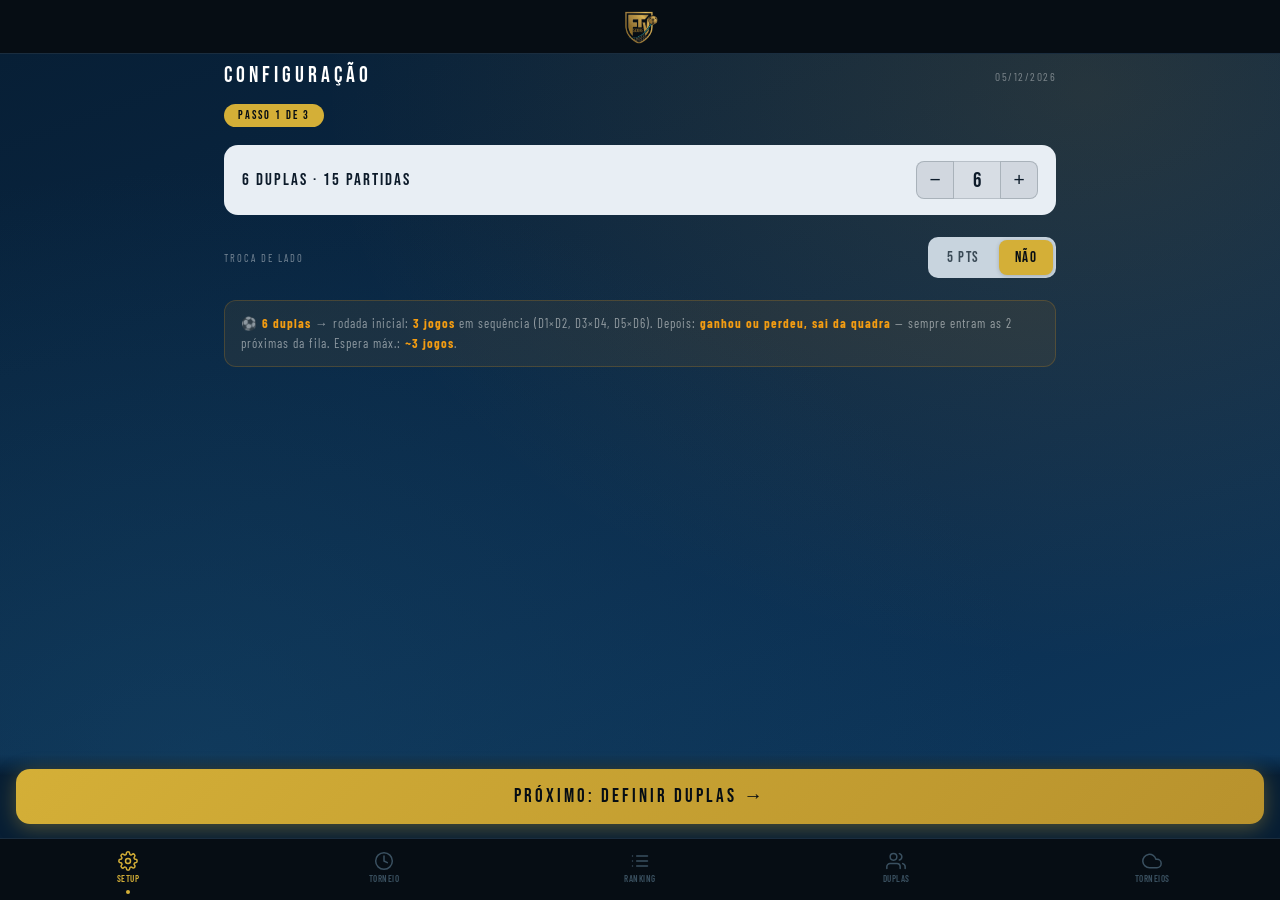
==== commit 77a0fff1: "ataulizaro geral" ====
--- a/index.html
+++ b/index.html
@@ -6,12 +6,8 @@
   <title>FTVScore — Placar & Ranking de FuteVôlei</title>
   <meta name="description" content="App gratuito para organizar partidas, rodízio e ranking de futevôlei">
   <meta name="theme-color" content="#071e34">
-  <link rel="icon" type="image/x-icon" href="favicon.ico">
-  <link rel="apple-touch-icon" href="apple-touch-icon.png">
-  <link rel="manifest" href="manifest.json">
-  <link rel="icon" type="image/png" sizes="32x32" href="favicon-32.png">
-  <link rel="icon" type="image/png" sizes="16x16" href="favicon-16.png">
-  <link rel="apple-touch-icon" href="icon-192.png">
+  <link rel="icon" type="image/png" href="logo.png">
+  <link rel="apple-touch-icon" href="logo.png">
   <link rel="manifest" href="manifest.json">
   <link href="https://fonts.googleapis.com/css2?family=Bebas+Neue&family=Barlow+Condensed:wght@400;600;700&display=swap" rel="stylesheet">
   <link rel="stylesheet" href="style.css">
@@ -20,25 +16,61 @@
 
 <div class="app">
 
-  <div class="app-header"><img src="logo.png" alt="Peladeiros FTV" class="main-logo"></div>
-
-  <div class="nav">
-    <button class="nav-tab active" id="tab0" onclick="goTab(0)">⚙ Setup</button>
-    <button class="nav-tab"        id="tab1" onclick="goTab(1)">⚽ Torneio</button>
-    <button class="nav-tab"        id="tab2" onclick="goTab(2)">🏆 Ranking</button>
-    <button class="nav-tab"        id="tab3" onclick="goTab(3)">📋 Histórico</button>
-    <button class="nav-tab"        id="tab4" onclick="goTab(4)">👥 Duplas</button>
-    <button class="nav-tab"        id="tab5" onclick="goTab(5)">☁️ Torneios</button>
-  </div>
-
-  <!-- ════ TELA 0: SETUP ════ -->
+  <!-- Header fixo com logo -->
+  <div class="top-header" id="topHeader">
+    <img src="logo.png" alt="FTVScore" class="top-logo">
+  </div>
+
+  <!-- ════ TELA 0: SETUP (STEPPER 3 PASSOS) ════ -->
   <div class="screen active" id="screen-0">
-    <div class="config-card">
-      <div class="section-title">⚙ Configuração</div>
-
-      <!-- Data e nome do evento -->
-      <div class="config-row" style="flex-direction:column;align-items:flex-start;gap:10px;margin-bottom:18px;">
-        <div class="config-label">📅 Data & Nome do Evento</div>
+
+    <!-- ── PASSO 1: Configurações ── -->
+    <div class="setup-step active" id="stepPanel1">
+      <div class="step-header">
+        <div class="step-title">CONFIGURAÇÃO</div>
+        <div class="step-date-display" id="step1DateDisplay"></div>
+      </div>
+      <div class="step-badge">PASSO 1 DE 3</div>
+
+      <div class="step-summary-card">
+        <div class="step-summary-text" id="lblDuplas">6 DUPLAS · 15 PARTIDAS</div>
+        <div class="stepper">
+          <button class="step-btn" onclick="stepDuplas(-1)">−</button>
+          <div class="step-val" id="stepDuplas">6</div>
+          <button class="step-btn" onclick="stepDuplas(1)">+</button>
+        </div>
+      </div>
+
+      <div class="seg-section" id="streakSection" style="display:none">
+        <div class="seg-label">SAIR DA QUADRA</div>
+        <div class="tog-group">
+          <button class="tog-btn sel" data-s="2"  onclick="selStreak(2)">2×</button>
+          <button class="tog-btn"     data-s="3"  onclick="selStreak(3)">3×</button>
+          <button class="tog-btn"     data-s="99" onclick="selStreak(99)">Livre</button>
+        </div>
+      </div>
+
+      <div class="seg-section seg-section--row">
+        <div class="seg-label">TROCA DE LADO</div>
+        <div class="tog-group tog-group--compact">
+          <button class="tog-btn" id="trocaLadoSim" onclick="setTrocaLado(true)">5 pts</button>
+          <button class="tog-btn sel" id="trocaLadoNao" onclick="setTrocaLado(false)">Não</button>
+        </div>
+      </div>
+
+      <div class="info-box" id="infoBox">
+        ⚽ <strong id="infoN">6 duplas</strong> →
+        <span id="infoDesc">rodada inicial: <strong id="infoRodadaPairs">3 jogos</strong> em sequência (D1×D2, D3×D4, D5×D6). Depois: <strong>ganhou ou perdeu, sai da quadra</strong> — sempre entram as 2 próximas da fila. Espera máx.: <strong id="infoWait">~3 jogos</strong>.</span>
+      </div>
+    </div>
+
+    <!-- ── PASSO 2: Duplas ── -->
+    <div class="setup-step" id="stepPanel2">
+      <button class="setup-back-btn" onclick="goSetupStep(1)">← Voltar</button>
+      <div class="step-badge">PASSO 2 DE 3</div>
+
+      <div class="step-arena-section">
+        <div class="seg-label">DATA & ARENA</div>
         <div class="event-fields">
           <input class="form-input" type="date" id="cfgDate">
           <div class="arena-field-wrap">
@@ -57,60 +89,48 @@
         </div>
       </div>
 
-      <div class="config-row">
-        <div class="config-label">
-          Total de Duplas
-          <strong id="lblDuplas">6 duplas · Fase 1 com 15 partidas</strong>
-        </div>
-        <div class="stepper">
-          <button class="step-btn" onclick="stepDuplas(-1)">−</button>
-          <div class="step-val" id="stepDuplas">6</div>
-          <button class="step-btn" onclick="stepDuplas(1)">+</button>
-        </div>
-      </div>
-
-      <div style="border-top:1px solid var(--border);padding-top:16px;" id="streakSection" style="display:none">
-        <div class="config-label">Vitórias seguidas para sair da quadra</div>
-        <div class="tog-group">
-          <button class="tog-btn sel" data-s="2" onclick="selStreak(2)">2×</button>
-          <button class="tog-btn"     data-s="3" onclick="selStreak(3)">3×</button>
-        </div>
-      </div>
-      <div style="border-top:1px solid var(--border);padding-top:16px;">
-        <div class="config-row">
-          <div class="config-label">↔ Trocar de lado a cada 5 pontos?</div>
-          <div class="tog-group">
-            <button class="tog-btn" id="trocaLadoSim" onclick="setTrocaLado(true)">Sim</button>
-            <button class="tog-btn sel" id="trocaLadoNao" onclick="setTrocaLado(false)">Não</button>
-          </div>
-        </div>
-      </div>
-
-      <div style="border-top:1px solid var(--border);padding-top:16px;">
-        <div class="info-box" id="infoBox">
-          ⚽ <strong id="infoN">6 duplas</strong> →
-          <span id="infoDesc">rodada inicial: <strong id="infoRodadaPairs">3 jogos</strong> em sequência (D1×D2, D3×D4, D5×D6). Depois: <strong>ganhou ou perdeu, sai da quadra</strong> — sempre entram as 2 próximas da fila. Espera máx.: <strong id="infoWait">~3 jogos</strong>.</span>
-        </div>
-      </div>
-    </div>
-
-    <div class="config-card">
-      <div class="section-title">👥 Duplas</div>
-      <div class="duplas-grid" id="duplasGrid"></div>
-    </div>
-
-    <button class="btn-start" onclick="startTorneio()">▶ INICIAR TORNEIO</button>
-
-    <!-- Zerar torneio em andamento -->
-    <div id="resetSection" style="margin-top:10px;">
-      <button class="btn-reset" onclick="confirmReset()">
-        🗑 Zerar torneio em andamento
-      </button>
-    </div>
+      <div class="seg-label" style="margin-bottom:8px">DUPLAS</div>
+      <div class="duplas-grid duplas-grid-light" id="duplasGrid"></div>
+    </div>
+
+    <!-- ── PASSO 3: Revisão ── -->
+    <div class="setup-step" id="stepPanel3">
+      <button class="setup-back-btn" onclick="goSetupStep(2)">← Voltar</button>
+      <div class="step-badge">PASSO 3 DE 3</div>
+      <div class="step-title" style="margin-bottom:16px">REVISÃO</div>
+
+      <div class="review-card">
+        <div id="reviewContent"></div>
+      </div>
+
+      <button class="btn-start" onclick="startTorneio()">INICIAR TORNEIO 🏐</button>
+
+      <div id="resetSection" style="margin-top:10px;display:none">
+        <button class="btn-reset" onclick="confirmReset()">
+          🗑 Zerar torneio em andamento
+        </button>
+      </div>
+    </div>
+
+    <!-- ── Footer de navegação entre steps (fixo, acima da bottom nav) ── -->
+    <div class="setup-nav-footer" id="setupNavFooter">
+      <button class="setup-next-btn" id="setupNextBtn" onclick="setupGoNext()">PRÓXIMO: DEFINIR DUPLAS →</button>
+    </div>
+
   </div>
 
   <!-- ════ TELA 1: TORNEIO ════ -->
   <div class="screen" id="screen-1">
+
+    <!-- Sub-abas -->
+    <div class="torneio-subtabs">
+      <button class="tor-subtab active" id="torTab-placar"    onclick="goTorneioSubTab('placar')">Placar</button>
+      <button class="tor-subtab"        id="torTab-fila"       onclick="goTorneioSubTab('fila')">Fila</button>
+      <button class="tor-subtab"        id="torTab-historico"  onclick="goTorneioSubTab('historico')">Histórico</button>
+    </div>
+
+    <!-- ── Sub: PLACAR ── -->
+    <div class="tor-subcontent active" id="torSub-placar">
 
     <!-- Barra do evento -->
     <div class="event-bar" id="eventBar" style="display:none">
@@ -140,12 +160,6 @@
         <span class="tt-label">⏱ Torneio em andamento</span>
         <span class="tt-val" id="torneioTimer">00:00:00</span>
       </div>
-    </div>
-
-    <!-- Fila (só aparece na Fase 1) -->
-    <div class="fila-section" id="filaSection">
-      <div class="fila-title">📋 Fila de Duplas</div>
-      <div class="fila-chips" id="filaChips"></div>
     </div>
 
     <!-- ── PARTIDA ATUAL ── -->
@@ -356,9 +370,27 @@
 
       <!-- Ações -->
       <div class="te-actions">
+        <button class="fe-btn secondary" onclick="gerarCardInstagram()">📸 Gerar card para Instagram</button>
         <button class="fe-btn primary" onclick="novoTorneio()">⚽ Novo Torneio</button>
       </div>
 
+    </div>
+
+    </div><!-- /torSub-placar -->
+
+    <!-- ── Sub: FILA ── -->
+    <div class="tor-subcontent" id="torSub-fila">
+      <div class="fila-section" id="filaSection">
+        <div class="fila-title">📋 Fila de Duplas</div>
+        <div class="fila-chips" id="filaChips"></div>
+      </div>
+    </div>
+
+    <!-- ── Sub: HISTÓRICO ── -->
+    <div class="tor-subcontent" id="torSub-historico">
+      <div class="hist-list" id="histList">
+        <div class="empty-hist">Nenhuma partida jogada ainda</div>
+      </div>
     </div>
 
   </div><!-- /screen-1 -->
@@ -403,13 +435,8 @@
     </div>
   </div>
 
-  <!-- ════ TELA 3: HISTÓRICO ════ -->
-  <div class="screen" id="screen-3">
-    <div class="section-title">📋 Histórico</div>
-    <div class="hist-list" id="histList">
-      <div class="empty-hist">Nenhuma partida jogada ainda</div>
-    </div>
-  </div>
+  <!-- TELA 3: placeholder (histórico movido para sub-aba do Torneio) -->
+  <div class="screen" id="screen-3"></div>
 
   <!-- ════ TELA 4: GERENCIAR DUPLAS ════ -->
   <div class="screen" id="screen-4">
@@ -473,6 +500,41 @@
     <div id="thList"    class="th-list"    style="display:none"></div>
   </div>
 
+  <!-- ════ BOTTOM NAV ════ -->
+  <nav class="bottom-nav">
+
+    <!-- Setup -->
+    <button class="nav-tab active" id="tab0" onclick="goTab(0)">
+      <svg viewBox="0 0 24 24"><path d="M12 15a3 3 0 100-6 3 3 0 000 6z"/><path d="M19.4 15a1.65 1.65 0 00.33 1.82l.06.06a2 2 0 010 2.83 2 2 0 01-2.83 0l-.06-.06a1.65 1.65 0 00-1.82-.33 1.65 1.65 0 00-1 1.51V21a2 2 0 01-4 0v-.09A1.65 1.65 0 009 19.4a1.65 1.65 0 00-1.82.33l-.06.06a2 2 0 01-2.83-2.83l.06-.06A1.65 1.65 0 004.68 15a1.65 1.65 0 00-1.51-1H3a2 2 0 010-4h.09A1.65 1.65 0 004.6 9a1.65 1.65 0 00-.33-1.82l-.06-.06a2 2 0 012.83-2.83l.06.06A1.65 1.65 0 009 4.68a1.65 1.65 0 001-1.51V3a2 2 0 014 0v.09a1.65 1.65 0 001 1.51 1.65 1.65 0 001.82-.33l.06-.06a2 2 0 012.83 2.83l-.06.06A1.65 1.65 0 0019.4 9a1.65 1.65 0 001.51 1H21a2 2 0 010 4h-.09a1.65 1.65 0 00-1.51 1z"/></svg>
+      <span>Setup</span>
+    </button>
+
+    <!-- Torneio -->
+    <button class="nav-tab" id="tab1" onclick="goTab(1)">
+      <svg viewBox="0 0 24 24"><circle cx="12" cy="12" r="10"/><polyline points="12 6 12 12 16 14"/></svg>
+      <span>Torneio</span>
+    </button>
+
+    <!-- Ranking -->
+    <button class="nav-tab" id="tab2" onclick="goTab(2)">
+      <svg viewBox="0 0 24 24"><line x1="8" y1="6" x2="21" y2="6"/><line x1="8" y1="12" x2="21" y2="12"/><line x1="8" y1="18" x2="21" y2="18"/><line x1="3" y1="6" x2="3.01" y2="6"/><line x1="3" y1="12" x2="3.01" y2="12"/><line x1="3" y1="18" x2="3.01" y2="18"/></svg>
+      <span>Ranking</span>
+    </button>
+
+    <!-- Duplas -->
+    <button class="nav-tab" id="tab4" onclick="goTab(4)">
+      <svg viewBox="0 0 24 24"><path d="M17 21v-2a4 4 0 00-4-4H5a4 4 0 00-4 4v2"/><circle cx="9" cy="7" r="4"/><path d="M23 21v-2a4 4 0 00-3-3.87"/><path d="M16 3.13a4 4 0 010 7.75"/></svg>
+      <span>Duplas</span>
+    </button>
+
+    <!-- Torneios -->
+    <button class="nav-tab" id="tab5" onclick="goTab(5)">
+      <svg viewBox="0 0 24 24"><path d="M18 10h-1.26A8 8 0 109 20h9a5 5 0 000-10z"/></svg>
+      <span>Torneios</span>
+    </button>
+
+  </nav>
+
 </div><!-- /app -->
 
 <!-- MODAL: EDITAR DUPLA -->
@@ -717,5 +779,88 @@
 </div>
 
 <script src="app.js"></script>
+<script>
+/* ── Sub-abas do Torneio ── */
+function goTorneioSubTab(name) {
+  document.querySelectorAll('.tor-subtab').forEach(b => b.classList.remove('active'));
+  document.querySelectorAll('.tor-subcontent').forEach(c => c.classList.remove('active'));
+  document.getElementById('torTab-' + name).classList.add('active');
+  document.getElementById('torSub-' + name).classList.add('active');
+  if (name === 'historico') renderHistorico();
+}
+
+/* ── Navegação do Setup Stepper ── */
+function setupGoNext() {
+  const active = document.querySelector('.setup-step.active');
+  const n = parseInt(active.id.replace('stepPanel', ''));
+  if (n < 3) goSetupStep(n + 1);
+}
+
+function goSetupStep(n) {
+  document.querySelectorAll('.setup-step').forEach(s => s.classList.remove('active'));
+  document.getElementById('stepPanel' + n).classList.add('active');
+  const footer = document.getElementById('setupNavFooter');
+  const btn    = document.getElementById('setupNextBtn');
+  if (n === 1) {
+    footer.style.display = 'block';
+    btn.textContent = 'PRÓXIMO: DEFINIR DUPLAS →';
+  } else if (n === 2) {
+    footer.style.display = 'block';
+    btn.textContent = 'PRÓXIMO: REVISAR →';
+  } else {
+    footer.style.display = 'none';
+    renderSetupReview();
+  }
+}
+
+function renderSetupReview() {
+  const total  = typeof numDuplas !== 'undefined' ? numDuplas * (numDuplas - 1) / 2 : '—';
+  const nd     = typeof numDuplas !== 'undefined' ? numDuplas : '—';
+  const arena  = (document.getElementById('cfgEventName').value || '').trim() || '—';
+  const dateRaw = document.getElementById('cfgDate').value;
+  const dateStr = dateRaw
+    ? new Date(dateRaw + 'T12:00').toLocaleDateString('pt-BR')
+    : '—';
+  const sLimit = typeof streakLimit !== 'undefined' ? streakLimit : 2;
+  const tLado  = typeof trocaLado  !== 'undefined' ? trocaLado  : false;
+  const streakTxt = (typeof numDuplas !== 'undefined' && numDuplas <= 4)
+    ? sLimit + '× vitórias seguidas'
+    : 'Rodízio';
+  const ladoTxt = tLado ? 'A cada 5 pts' : 'Não';
+
+  /* Nomes das duplas */
+  const duplaRows = [];
+  const grid = document.getElementById('duplasGrid');
+  if (grid && typeof numDuplas !== 'undefined') {
+    for (let i = 0; i < numDuplas; i++) {
+      const p1El = grid.querySelector('#p1_' + i);
+      const p2El = grid.querySelector('#p2_' + i);
+      const p1 = (p1El && p1El.value.trim()) || ('Jogador ' + (i * 2 + 1));
+      const p2 = (p2El && p2El.value.trim()) || ('Jogador ' + (i * 2 + 2));
+      duplaRows.push(`<div class="review-row">
+        <span class="review-label">D${i + 1}</span>
+        <span class="review-val">${p1} &amp; ${p2}</span>
+      </div>`);
+    }
+  }
+
+  document.getElementById('reviewContent').innerHTML = `
+    <div class="review-row"><span class="review-label">Arena</span><span class="review-val">${arena}</span></div>
+    <div class="review-row"><span class="review-label">Data</span><span class="review-val">${dateStr}</span></div>
+    <div class="review-row"><span class="review-label">Duplas</span><span class="review-val">${nd}</span></div>
+    <div class="review-row"><span class="review-label">Partidas</span><span class="review-val">${total}</span></div>
+    <div class="review-row"><span class="review-label">Sair da quadra</span><span class="review-val">${streakTxt}</span></div>
+    <div class="review-row"><span class="review-label">Troca de lado</span><span class="review-val">${ladoTxt}</span></div>
+    <div class="review-section-title">Duplas</div>
+    ${duplaRows.join('')}
+  `;
+}
+
+/* ── Data no header do passo 1 ── */
+(function() {
+  const el = document.getElementById('step1DateDisplay');
+  if (el) el.textContent = new Date().toLocaleDateString('pt-BR');
+})();
+</script>
 </body>
 </html>
--- a/style.css
+++ b/style.css
@@ -161,7 +161,6 @@
 .rt-row:hover{background:rgba(255,255,255,.02);}
 .rt-pos{font-family:'Bebas Neue',sans-serif;font-size:1.1rem;text-align:center;}
 .rt-name{font-family:'Bebas Neue',sans-serif;font-size:.9rem;letter-spacing:1px;line-height:1.3;}
-.rt-name span{font-size:.75rem;opacity:.55;}
 .rt-cell{font-family:'Bebas Neue',sans-serif;font-size:1rem;text-align:center;color:var(--muted);}
 .rt-cell.v{color:var(--green);}
 .rt-cell.pts{color:var(--sun);font-size:1.1rem;}
@@ -678,8 +677,27 @@
   align-items: center;
 }
 .arena-drop-delete:hover { color: #e74c3c; }
+.arena-drop-logo {
+  width: 32px;
+  height: 32px;
+  border-radius: 50%;
+  object-fit: cover;
+  flex-shrink: 0;
+  margin-right: 10px;
+}
+.arena-drop-logo--fallback {
+  display: flex;
+  align-items: center;
+  justify-content: center;
+  font-size: 1.1rem;
+  background: rgba(255,255,255,.08);
+}
+.arena-drop-item-text {
+  display: flex;
+  flex-direction: column;
+}
 .arena-drop-item {
-  padding: 11px 14px;
+  padding: 8px 14px;
   font-family: 'Barlow Condensed', sans-serif;
   font-size: .92rem;
   font-weight: 600;
@@ -691,6 +709,8 @@
   background: none;
   text-align: left;
   width: 100%;
+  display: flex;
+  align-items: center;
 }
 .arena-drop-item:hover { background: rgba(0,206,209,.12); color: #00CED1; }
 .arena-drop-item .arena-city {
@@ -1319,6 +1339,22 @@
   margin-top: 4px;
 }
 .th-detalhe { margin-top: 4px; }
+.th-insta-btn {
+  display: block;
+  width: 100%;
+  margin-top: 12px;
+  padding: 11px;
+  border: 1px solid rgba(116,185,255,.25);
+  border-radius: 12px;
+  background: rgba(116,185,255,.1);
+  color: var(--sky);
+  font-family: 'Bebas Neue', sans-serif;
+  font-size: 1rem;
+  letter-spacing: 2px;
+  cursor: pointer;
+  transition: background .18s;
+}
+.th-insta-btn:hover { background: rgba(116,185,255,.22); }
 
 /* Pódio — nome da dupla */
 .te-podio-name br + span { display: block; line-height: 1; margin: 2px 0; }
@@ -1416,3 +1452,368 @@
   text-transform: uppercase;
   margin-top: 1px;
 }
+
+/* ══════════════════════════════════════════════════════════
+   REDESIGN v2 — TOP HEADER · BOTTOM NAV · SETUP STEPPER
+══════════════════════════════════════════════════════════ */
+
+/* ── Ocultar elementos antigos ── */
+.app-header { display: none !important; }
+.nav        { display: none !important; }
+
+/* ── Top fixed header com logo ── */
+.top-header {
+  position: fixed;
+  top: 0; left: 0; right: 0;
+  z-index: 400;
+  background: #060d14;
+  border-bottom: 0.5px solid #1a2d3f;
+  display: flex;
+  align-items: center;
+  justify-content: center;
+  height: 54px;
+}
+.top-logo { height: 40px; width: auto; display: block; }
+
+/* ── App — ajuste de padding para header + bottom nav ── */
+.app { padding: 62px 14px 82px !important; }
+
+/* ── Bottom navigation bar ── */
+.bottom-nav {
+  position: fixed;
+  bottom: 0; left: 0; right: 0;
+  z-index: 400;
+  background: #060d14;
+  border-top: 0.5px solid #1a2d3f;
+  display: flex;
+  height: 62px;
+}
+.bottom-nav .nav-tab {
+  flex: 1;
+  display: flex;
+  flex-direction: column;
+  align-items: center;
+  justify-content: center;
+  gap: 3px;
+  background: none;
+  border: none;
+  border-radius: 0;
+  cursor: pointer;
+  color: #3a5060;
+  padding: 6px 0 12px;
+  font-family: 'Barlow Condensed', sans-serif;
+  transition: color .2s;
+  position: relative;
+  letter-spacing: 0;
+  font-weight: 600;
+}
+.bottom-nav .nav-tab svg {
+  width: 20px; height: 20px;
+  fill: none;
+  stroke: currentColor;
+  stroke-width: 1.8;
+  stroke-linecap: round;
+  stroke-linejoin: round;
+  flex-shrink: 0;
+}
+.bottom-nav .nav-tab span {
+  font-size: 9px;
+  letter-spacing: 0.5px;
+  text-transform: uppercase;
+  line-height: 1;
+}
+.bottom-nav .nav-tab.active { color: #D4AF37; }
+.bottom-nav .nav-tab.active::after {
+  content: '';
+  position: absolute;
+  bottom: 6px;
+  left: 50%; transform: translateX(-50%);
+  width: 4px; height: 4px;
+  border-radius: 50%;
+  background: #D4AF37;
+}
+
+/* ── Segmented controls (override tog-group / tog-btn) ── */
+.tog-group {
+  display: flex;
+  background: #c8d4de;
+  border-radius: 10px;
+  padding: 3px;
+  gap: 3px;
+  margin-top: 0;
+}
+.tog-btn {
+  flex: 1;
+  padding: 8px 10px;
+  border-radius: 8px;
+  border: none;
+  background: transparent;
+  color: #3a4a56;
+  font-family: 'Bebas Neue', sans-serif;
+  font-size: .95rem;
+  letter-spacing: 1.5px;
+  cursor: pointer;
+  transition: background .2s, color .2s;
+}
+.tog-btn.sel {
+  background: #D4AF37;
+  color: #060d14;
+  box-shadow: 0 1px 4px rgba(0,0,0,.18);
+}
+
+/* Ranking toggle — mesmo estilo segmented */
+.rank-toggle {
+  background: #c8d4de;
+  border: none;
+  padding: 3px;
+  gap: 3px;
+  border-radius: 10px;
+}
+.rank-tog-btn {
+  border-radius: 8px;
+  background: transparent;
+  color: #3a4a56;
+  border: none;
+}
+.rank-tog-btn.active {
+  background: #D4AF37;
+  color: #060d14;
+}
+
+/* ── Setup Stepper ── */
+.setup-step { display: none; }
+.setup-step.active { display: block; }
+
+.step-header {
+  display: flex;
+  align-items: center;
+  justify-content: space-between;
+  margin-bottom: 14px;
+}
+.step-title {
+  font-family: 'Bebas Neue', sans-serif;
+  font-size: 1.4rem;
+  letter-spacing: 4px;
+  color: #fff;
+}
+.step-date-display {
+  font-size: .72rem;
+  letter-spacing: 1.5px;
+  text-transform: uppercase;
+  color: rgba(255,255,255,.4);
+}
+.step-badge {
+  display: inline-block;
+  background: #D4AF37;
+  color: #060d14;
+  font-family: 'Bebas Neue', sans-serif;
+  font-size: .78rem;
+  letter-spacing: 2px;
+  padding: 4px 14px;
+  border-radius: 20px;
+  margin-bottom: 18px;
+}
+.step-summary-card {
+  background: #e8eef4;
+  border-radius: 14px;
+  padding: 16px 18px;
+  display: flex;
+  align-items: center;
+  justify-content: space-between;
+  gap: 12px;
+  margin-bottom: 22px;
+}
+.step-summary-text {
+  font-family: 'Bebas Neue', sans-serif;
+  font-size: 1.05rem;
+  letter-spacing: 2px;
+  color: #0d1b2a;
+  line-height: 1.35;
+}
+.step-summary-card .stepper .step-btn {
+  background: rgba(13,27,42,.1);
+  border: 1px solid rgba(13,27,42,.2);
+  color: #0d1b2a;
+}
+.step-summary-card .stepper .step-btn:hover {
+  background: rgba(212,175,55,.3);
+  border-color: #D4AF37;
+  color: #0d1b2a;
+}
+.step-summary-card .stepper .step-val {
+  background: rgba(13,27,42,.08);
+  border: 1px solid rgba(13,27,42,.15);
+  border-left: none; border-right: none;
+  color: #0d1b2a;
+}
+.seg-section { margin-bottom: 22px; }
+.seg-section--row {
+  display: flex;
+  align-items: center;
+  justify-content: space-between;
+  gap: 12px;
+}
+.seg-section--row .seg-label { margin-bottom: 0; }
+.seg-label {
+  font-size: .65rem;
+  letter-spacing: 2px;
+  text-transform: uppercase;
+  color: rgba(255,255,255,.45);
+  margin-bottom: 8px;
+}
+/* Controle compacto: não estica, botões de largura fixa */
+.tog-group--compact {
+  width: auto;
+  flex-shrink: 0;
+}
+.tog-group--compact .tog-btn {
+  flex: none;
+  padding: 8px 16px;
+}
+
+/* ── Setup nav footer fixo (acima da bottom nav) ── */
+.setup-nav-footer {
+  position: fixed;
+  bottom: 62px;
+  left: 0; right: 0;
+  z-index: 350;
+  padding: 14px 16px;
+  background: linear-gradient(to top, #071e34 75%, transparent);
+}
+.setup-next-btn {
+  width: 100%;
+  padding: 16px;
+  border: none;
+  border-radius: 14px;
+  background: linear-gradient(135deg, #D4AF37, #b8922d);
+  color: #060d14;
+  font-family: 'Bebas Neue', sans-serif;
+  font-size: 1.2rem;
+  letter-spacing: 3px;
+  cursor: pointer;
+  transition: all .2s;
+  box-shadow: 0 4px 20px rgba(212,175,55,.35);
+  display: block;
+}
+.setup-next-btn:hover {
+  transform: translateY(-1px);
+  box-shadow: 0 6px 28px rgba(212,175,55,.55);
+}
+
+/* Step 2 — dupla rows em fundo claro */
+.duplas-grid-light { gap: 8px; }
+.duplas-grid-light .dupla-row {
+  background: #e8eef4;
+  border-radius: 12px;
+  padding: 10px 12px;
+}
+.duplas-grid-light .dupla-num { color: #0d1b2a; opacity: .5; }
+.duplas-grid-light .fi {
+  background: rgba(13,27,42,.08);
+  border: 1px solid rgba(13,27,42,.15);
+  color: #0d1b2a;
+}
+.duplas-grid-light .fi::placeholder { color: rgba(13,27,42,.32); }
+.duplas-grid-light .fi:focus {
+  border-color: #D4AF37;
+  background: rgba(212,175,55,.12);
+  color: #0d1b2a;
+}
+
+/* Step 3 — Review card */
+.review-card {
+  background: #e8eef4;
+  border-radius: 16px;
+  padding: 18px 20px;
+  margin-bottom: 20px;
+}
+.review-row {
+  display: flex;
+  align-items: center;
+  justify-content: space-between;
+  gap: 8px;
+  padding: 8px 0;
+  border-bottom: 1px solid rgba(13,27,42,.08);
+}
+.review-row:last-child { border-bottom: none; }
+.review-label {
+  font-size: .7rem;
+  letter-spacing: 1.5px;
+  text-transform: uppercase;
+  color: rgba(13,27,42,.5);
+  flex-shrink: 0;
+}
+.review-val {
+  font-family: 'Bebas Neue', sans-serif;
+  font-size: 1rem;
+  letter-spacing: 1.5px;
+  color: #0d1b2a;
+  text-align: right;
+  word-break: break-word;
+}
+.review-section-title {
+  font-family: 'Bebas Neue', sans-serif;
+  font-size: .85rem;
+  letter-spacing: 3px;
+  color: rgba(13,27,42,.4);
+  margin: 14px 0 6px;
+  text-transform: uppercase;
+}
+
+/* Botão voltar entre steps */
+.setup-back-btn {
+  background: none;
+  border: none;
+  color: rgba(255,255,255,.4);
+  font-family: 'Barlow Condensed', sans-serif;
+  font-size: .82rem;
+  font-weight: 700;
+  letter-spacing: 1.5px;
+  text-transform: uppercase;
+  cursor: pointer;
+  padding: 0;
+  margin-bottom: 16px;
+  display: flex;
+  align-items: center;
+  gap: 4px;
+}
+.setup-back-btn:hover { color: rgba(255,255,255,.7); }
+
+/* ── Torneio sub-tabs ── */
+.torneio-subtabs {
+  display: flex;
+  background: rgba(0,0,0,.3);
+  border-radius: 12px;
+  padding: 3px;
+  gap: 3px;
+  border: 1px solid rgba(255,255,255,.07);
+  margin-bottom: 14px;
+}
+.tor-subtab {
+  flex: 1;
+  padding: 8px 4px;
+  border: none;
+  border-radius: 9px;
+  background: transparent;
+  color: rgba(255,255,255,.3);
+  font-family: 'Barlow Condensed', sans-serif;
+  font-size: .82rem;
+  font-weight: 700;
+  letter-spacing: 2px;
+  text-transform: uppercase;
+  cursor: pointer;
+  transition: all .2s;
+}
+.tor-subtab.active {
+  background: linear-gradient(135deg, rgba(212,175,55,.25), rgba(212,175,55,.1));
+  color: #D4AF37;
+  border: 1px solid rgba(212,175,55,.3);
+}
+.tor-subcontent { display: none; }
+.tor-subcontent.active { display: block; }
+
+/* Screen 0 precisa de espaço extra para o botão fixo do stepper */
+#screen-0 { padding-bottom: 80px; }
+
+/* Step arena-section — espaçamento */
+.step-arena-section { margin-bottom: 20px; }
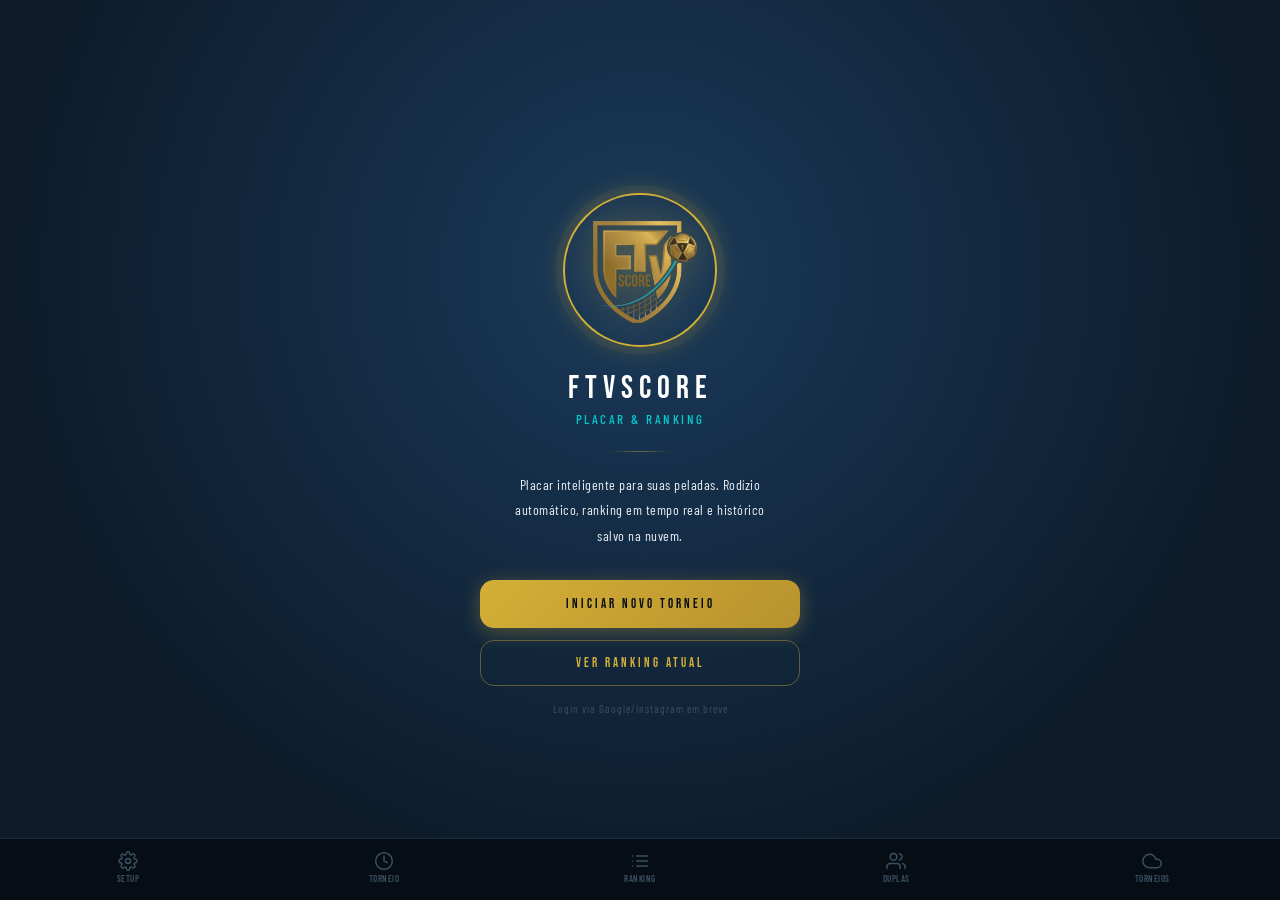
==== commit f1649422: "atualizar pagina de frete" ====
--- a/index.html
+++ b/index.html
@@ -687,6 +687,46 @@
   </div>
 </div>
 
+<!-- OVERLAY: SPLASH / CAPA -->
+<div class="splash-ov" id="splashOv">
+  <div class="splash-inner">
+    <div class="splash-logo-wrap">
+      <img src="logo.png" alt="FTVScore" class="splash-logo">
+    </div>
+    <div class="splash-title">FTVScore</div>
+    <div class="splash-subtitle">Placar &amp; Ranking</div>
+    <div class="splash-divider"></div>
+    <p class="splash-desc">Placar inteligente para suas peladas. Rodízio automático, ranking em tempo real e histórico salvo na nuvem.</p>
+    <button class="splash-btn-primary" onclick="splashStart()">INICIAR NOVO TORNEIO</button>
+    <button class="splash-btn-secondary" onclick="splashRanking()">VER RANKING ATUAL</button>
+    <div class="splash-footer">Login via Google/Instagram em breve</div>
+  </div>
+
+  <!-- Navbar decorativa (todos inativos) -->
+  <div class="splash-nav">
+    <div class="splash-nav-item">
+      <svg viewBox="0 0 24 24"><path d="M12 15a3 3 0 100-6 3 3 0 000 6z"/><path d="M19.4 15a1.65 1.65 0 00.33 1.82l.06.06a2 2 0 010 2.83 2 2 0 01-2.83 0l-.06-.06a1.65 1.65 0 00-1.82-.33 1.65 1.65 0 00-1 1.51V21a2 2 0 01-4 0v-.09A1.65 1.65 0 009 19.4a1.65 1.65 0 00-1.82.33l-.06.06a2 2 0 01-2.83-2.83l.06-.06A1.65 1.65 0 004.68 15a1.65 1.65 0 00-1.51-1H3a2 2 0 010-4h.09A1.65 1.65 0 004.6 9a1.65 1.65 0 00-.33-1.82l-.06-.06a2 2 0 012.83-2.83l.06.06A1.65 1.65 0 009 4.68a1.65 1.65 0 001-1.51V3a2 2 0 014 0v.09a1.65 1.65 0 001 1.51 1.65 1.65 0 001.82-.33l.06-.06a2 2 0 012.83 2.83l-.06.06A1.65 1.65 0 0019.4 9a1.65 1.65 0 001.51 1H21a2 2 0 010 4h-.09a1.65 1.65 0 00-1.51 1z"/></svg>
+      <span>Setup</span>
+    </div>
+    <div class="splash-nav-item">
+      <svg viewBox="0 0 24 24"><circle cx="12" cy="12" r="10"/><polyline points="12 6 12 12 16 14"/></svg>
+      <span>Torneio</span>
+    </div>
+    <div class="splash-nav-item">
+      <svg viewBox="0 0 24 24"><line x1="8" y1="6" x2="21" y2="6"/><line x1="8" y1="12" x2="21" y2="12"/><line x1="8" y1="18" x2="21" y2="18"/><line x1="3" y1="6" x2="3.01" y2="6"/><line x1="3" y1="12" x2="3.01" y2="12"/><line x1="3" y1="18" x2="3.01" y2="18"/></svg>
+      <span>Ranking</span>
+    </div>
+    <div class="splash-nav-item">
+      <svg viewBox="0 0 24 24"><path d="M17 21v-2a4 4 0 00-4-4H5a4 4 0 00-4 4v2"/><circle cx="9" cy="7" r="4"/><path d="M23 21v-2a4 4 0 00-3-3.87"/><path d="M16 3.13a4 4 0 010 7.75"/></svg>
+      <span>Duplas</span>
+    </div>
+    <div class="splash-nav-item">
+      <svg viewBox="0 0 24 24"><path d="M18 10h-1.26A8 8 0 109 20h9a5 5 0 000-10z"/></svg>
+      <span>Torneios</span>
+    </div>
+  </div>
+</div>
+
 <!-- OVERLAY: CAMPEÃO -->
 <div class="winner-ov" id="winnerOv">
   <div class="trophy">🏆</div>
@@ -780,6 +820,15 @@
 
 <script src="app.js"></script>
 <script>
+/* ── Splash screen ── */
+function splashDismiss(then) {
+  const ov = document.getElementById('splashOv');
+  ov.classList.add('splash-fade-out');
+  setTimeout(() => { ov.classList.remove('show', 'splash-fade-out'); then(); }, 380);
+}
+function splashStart()   { splashDismiss(() => goTab(0)); }
+function splashRanking() { splashDismiss(() => goTab(2)); }
+
 /* ── Sub-abas do Torneio ── */
 function goTorneioSubTab(name) {
   document.querySelectorAll('.tor-subtab').forEach(b => b.classList.remove('active'));
--- a/style.css
+++ b/style.css
@@ -1815,5 +1815,184 @@
 /* Screen 0 precisa de espaço extra para o botão fixo do stepper */
 #screen-0 { padding-bottom: 80px; }
 
+/* ══════════════════════════════════════════════════════════
+   SPLASH SCREEN / CAPA
+══════════════════════════════════════════════════════════ */
+.splash-ov {
+  display: none;
+  position: fixed;
+  inset: 0;
+  z-index: 600;
+  background: radial-gradient(ellipse at 50% 30%, #1a3a5a 0%, #0d1b2a 70%);
+  align-items: center;
+  justify-content: center;
+  flex-direction: column;
+  padding: 32px 32px 0;
+  opacity: 1;
+  transition: opacity .38s ease;
+  overflow: hidden;
+}
+.splash-ov.show { display: flex; }
+.splash-ov.splash-fade-out { opacity: 0; pointer-events: none; }
+
+.splash-inner {
+  display: flex;
+  flex-direction: column;
+  align-items: center;
+  width: 100%;
+  max-width: 320px;
+  flex: 1;
+  justify-content: center;
+  padding-bottom: 24px;
+}
+
+/* Logo */
+.splash-logo-wrap {
+  width: 154px;
+  height: 154px;
+  border-radius: 50%;
+  border: 2.5px solid #D4AF37;
+  display: flex;
+  align-items: center;
+  justify-content: center;
+  box-shadow: 0 0 32px rgba(212,175,55,.25), 0 0 0 8px rgba(212,175,55,.06);
+  margin-bottom: 26px;
+  flex-shrink: 0;
+}
+.splash-logo {
+  height: 130px;
+  width: auto;
+  object-fit: contain;
+  filter: drop-shadow(0 0 20px rgba(212,175,55,.4));
+}
+
+/* Textos */
+.splash-title {
+  font-family: 'Bebas Neue', sans-serif;
+  font-size: 32px;
+  letter-spacing: 6px;
+  color: #fff;
+  text-transform: uppercase;
+  margin-bottom: 6px;
+  line-height: 1;
+}
+.splash-subtitle {
+  font-family: 'Barlow Condensed', sans-serif;
+  font-size: 13px;
+  font-weight: 500;
+  letter-spacing: 2.5px;
+  text-transform: uppercase;
+  color: #00CED1;
+  margin-bottom: 24px;
+}
+
+.splash-divider {
+  width: 64px;
+  height: 1px;
+  background: linear-gradient(90deg, transparent, rgba(212,175,55,.45), transparent);
+  margin-bottom: 20px;
+}
+
+.splash-desc {
+  font-family: 'Barlow Condensed', sans-serif;
+  font-size: 14px;
+  letter-spacing: .5px;
+  color: #e8eef4;
+  text-align: center;
+  line-height: 1.8;
+  max-width: 260px;
+  margin-bottom: 0;
+  padding-bottom: 32px;
+}
+
+/* Botões */
+.splash-btn-primary {
+  width: 100%;
+  padding: 16px;
+  border: none;
+  border-radius: 14px;
+  background: linear-gradient(135deg, #D4AF37, #b8922d);
+  color: #060d14;
+  font-family: 'Bebas Neue', sans-serif;
+  font-size: 13px;
+  letter-spacing: 3px;
+  cursor: pointer;
+  transition: transform .2s, box-shadow .2s;
+  box-shadow: 0 4px 20px rgba(212,175,55,.35);
+  margin-bottom: 12px;
+}
+.splash-btn-primary:hover {
+  transform: translateY(-1px);
+  box-shadow: 0 6px 28px rgba(212,175,55,.55);
+}
+.splash-btn-primary:active { transform: scale(.97); }
+
+.splash-btn-secondary {
+  width: 100%;
+  padding: 14px;
+  border: 1px solid rgba(212,175,55,.4);
+  border-radius: 14px;
+  background: transparent;
+  color: #D4AF37;
+  font-family: 'Bebas Neue', sans-serif;
+  font-size: 13px;
+  letter-spacing: 3px;
+  cursor: pointer;
+  transition: background .2s, border-color .2s;
+  margin-bottom: 0;
+}
+.splash-btn-secondary:hover { background: rgba(212,175,55,.1); border-color: rgba(212,175,55,.7); }
+.splash-btn-secondary:active { transform: scale(.97); }
+
+.splash-footer {
+  font-family: 'Barlow Condensed', sans-serif;
+  font-size: 11px;
+  letter-spacing: 1px;
+  color: #3a5060;
+  text-align: center;
+  margin-top: 16px;
+}
+
+/* Navbar decorativa na splash (todos inativos) */
+.splash-nav {
+  position: absolute;
+  bottom: 0;
+  left: 0;
+  right: 0;
+  height: 62px;
+  background: #060d14;
+  border-top: 0.5px solid #1a2d3f;
+  display: flex;
+  align-items: stretch;
+  flex-shrink: 0;
+}
+.splash-nav-item {
+  flex: 1;
+  display: flex;
+  flex-direction: column;
+  align-items: center;
+  justify-content: center;
+  gap: 3px;
+  color: #3a5060;
+  padding: 6px 0 12px;
+}
+.splash-nav-item svg {
+  width: 20px;
+  height: 20px;
+  fill: none;
+  stroke: currentColor;
+  stroke-width: 1.8;
+  stroke-linecap: round;
+  stroke-linejoin: round;
+}
+.splash-nav-item span {
+  font-family: 'Barlow Condensed', sans-serif;
+  font-size: 9px;
+  letter-spacing: .5px;
+  text-transform: uppercase;
+  font-weight: 600;
+  line-height: 1;
+}
+
 /* Step arena-section — espaçamento */
 .step-arena-section { margin-bottom: 20px; }
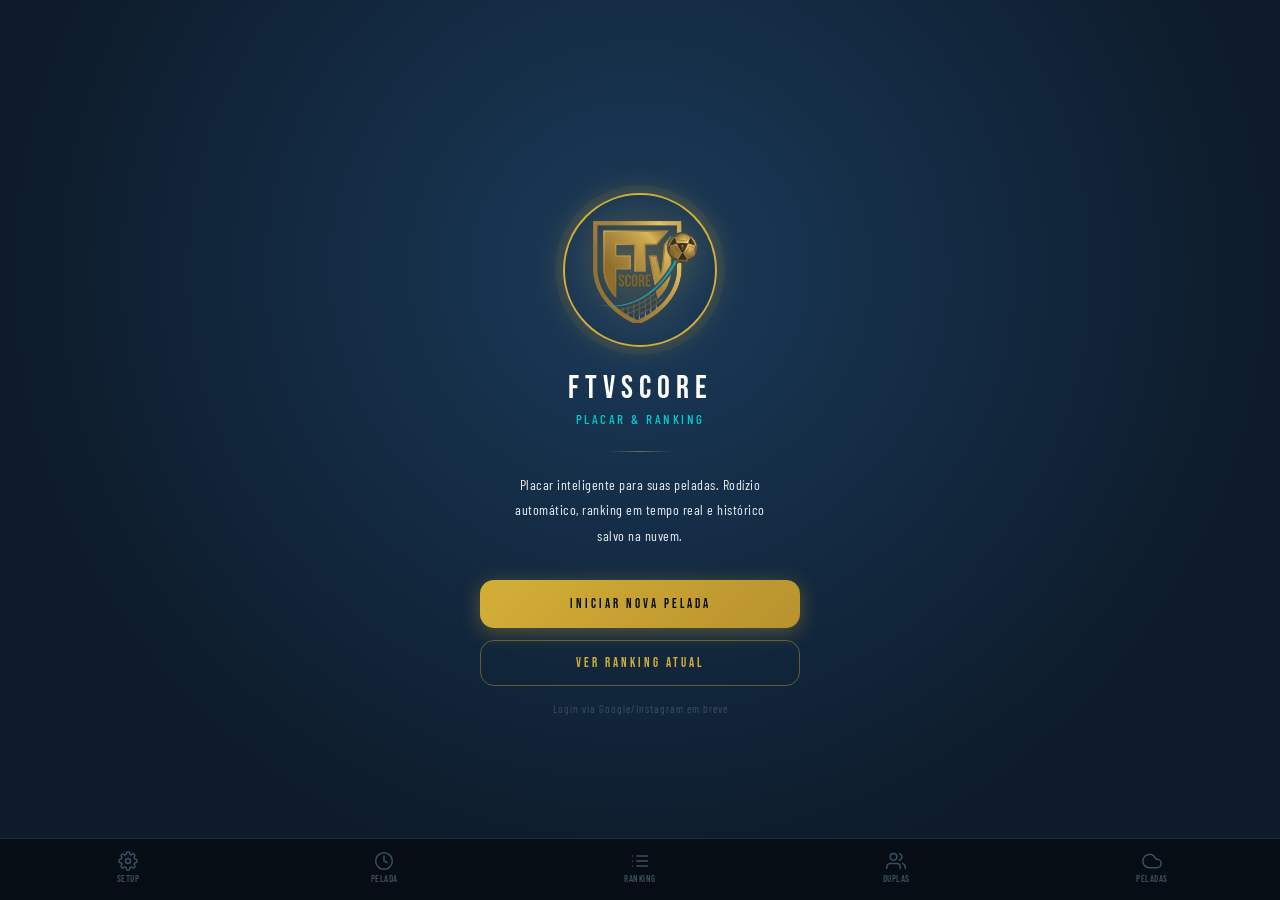
==== commit d12f8a28: "atualizar nome de TORNEIO para PELADA" ====
--- a/index.html
+++ b/index.html
@@ -103,11 +103,11 @@
         <div id="reviewContent"></div>
       </div>
 
-      <button class="btn-start" onclick="startTorneio()">INICIAR TORNEIO 🏐</button>
+      <button class="btn-start" onclick="startTorneio()">INICIAR PELADA 🏐</button>
 
       <div id="resetSection" style="margin-top:10px;display:none">
         <button class="btn-reset" onclick="confirmReset()">
-          🗑 Zerar torneio em andamento
+          🗑 Zerar pelada em andamento
         </button>
       </div>
     </div>
@@ -139,12 +139,12 @@
         <div class="event-bar-name" id="eventBarName"></div>
         <div class="event-bar-date" id="eventBarDate"></div>
       </div>
-      <button class="event-bar-reset" onclick="confirmReset()" title="Zerar torneio">🗑</button>
+      <button class="event-bar-reset" onclick="confirmReset()" title="Zerar pelada">🗑</button>
     </div>
 
     <!-- Botão zerar — sempre visível na tela do torneio -->
     <div class="reset-bar" id="resetBar">
-      <button class="btn-reset-inline" onclick="confirmReset()">🗑 Zerar torneio</button>
+      <button class="btn-reset-inline" onclick="confirmReset()">🗑 Zerar pelada</button>
     </div>
 
     <!-- Progress + timer geral -->
@@ -157,7 +157,7 @@
         <div class="progress-fill" id="progressFill" style="width:0%"></div>
       </div>
       <div class="torneio-timer-row">
-        <span class="tt-label">⏱ Torneio em andamento</span>
+        <span class="tt-label">⏱ Pelada em andamento</span>
         <span class="tt-val" id="torneioTimer">00:00:00</span>
       </div>
     </div>
@@ -244,7 +244,7 @@
             ⚡ Continuar com Fase 2
           </button>
           <button class="fe-btn danger" onclick="encerrarTorneio()">
-            🏆 Encerrar Torneio
+            🏆 Encerrar Pelada
           </button>
         </div>
       </div>
@@ -278,7 +278,7 @@
             ← Voltar
           </button>
           <button class="fe-btn danger"    onclick="encerrarTorneio()">
-            🏆 Encerrar Torneio
+            🏆 Encerrar Pelada
           </button>
         </div>
       </div>
@@ -305,7 +305,7 @@
             + Adicionar Mais Partidas
           </button>
           <button class="fe-btn danger"  onclick="encerrarTorneio()">
-            🏆 Encerrar Torneio
+            🏆 Encerrar Pelada
           </button>
         </div>
       </div>
@@ -317,7 +317,7 @@
       <!-- Header -->
       <div class="te-header">
         <div class="te-trophy">🏆</div>
-        <h1 class="te-title">Torneio Encerrado!</h1>
+        <h1 class="te-title">Pelada Encerrada!</h1>
         <div class="te-event-info" id="teEventInfo"></div>
         <div class="te-save-badge" id="teSaveBadge" style="display:none"></div>
         <div class="te-stats-row">
@@ -371,7 +371,7 @@
       <!-- Ações -->
       <div class="te-actions">
         <button class="fe-btn secondary" onclick="gerarCardInstagram()">📸 Gerar card para Instagram</button>
-        <button class="fe-btn primary" onclick="novoTorneio()">⚽ Novo Torneio</button>
+        <button class="fe-btn primary" onclick="novoTorneio()">⚽ Nova Pelada</button>
       </div>
 
     </div>
@@ -443,12 +443,12 @@
     <div class="section-title">👥 Gerenciar Duplas</div>
 
     <div class="gd-info-box">
-      💡 Aqui você gerencia mudanças durante o torneio: renomear jogadores, remover quem
+      💡 Aqui você gerencia mudanças durante a pelada: renomear jogadores, remover quem
       saiu mais cedo, e reorganizar duplas. O histórico de partidas já jogadas nunca é apagado.
     </div>
 
     <!-- Lista de duplas -->
-    <div class="gd-section-label">Duplas no torneio</div>
+    <div class="gd-section-label">Duplas na pelada</div>
     <div id="gdDuplasList"></div>
     <button class="gd-add-btn" onclick="openGdAdd()">➕ Adicionar nova dupla</button>
 
@@ -493,10 +493,10 @@
 
   <!-- ════ TELA 5: TORNEIOS ANTERIORES ════ -->
   <div class="screen" id="screen-5">
-    <div class="section-title">☁️ Torneios Anteriores</div>
+    <div class="section-title">☁️ Peladas Anteriores</div>
     <div class="th-info">Histórico salvo na nuvem — acessível de qualquer celular.</div>
     <div id="thLoading" class="th-loading">🔄 Carregando...</div>
-    <div id="thEmpty"   class="th-empty"   style="display:none">Nenhum torneio salvo ainda.</div>
+    <div id="thEmpty"   class="th-empty"   style="display:none">Nenhuma pelada salva ainda.</div>
     <div id="thList"    class="th-list"    style="display:none"></div>
   </div>
 
@@ -512,7 +512,7 @@
     <!-- Torneio -->
     <button class="nav-tab" id="tab1" onclick="goTab(1)">
       <svg viewBox="0 0 24 24"><circle cx="12" cy="12" r="10"/><polyline points="12 6 12 12 16 14"/></svg>
-      <span>Torneio</span>
+      <span>Pelada</span>
     </button>
 
     <!-- Ranking -->
@@ -530,7 +530,7 @@
     <!-- Torneios -->
     <button class="nav-tab" id="tab5" onclick="goTab(5)">
       <svg viewBox="0 0 24 24"><path d="M18 10h-1.26A8 8 0 109 20h9a5 5 0 000-10z"/></svg>
-      <span>Torneios</span>
+      <span>Peladas</span>
     </button>
 
   </nav>
@@ -572,7 +572,7 @@
 <div class="modal-bg" id="modalGdAdd">
   <div class="modal" style="max-width:420px;">
     <h3>➕ Nova Dupla</h3>
-    <div class="modal-sub">Entra uma nova dupla no torneio</div>
+    <div class="modal-sub">Entra uma nova dupla na pelada</div>
 
     <!-- Sugestões de jogadores livres -->
     <div id="gdFreeAgents" style="display:none"></div>
@@ -697,7 +697,7 @@
     <div class="splash-subtitle">Placar &amp; Ranking</div>
     <div class="splash-divider"></div>
     <p class="splash-desc">Placar inteligente para suas peladas. Rodízio automático, ranking em tempo real e histórico salvo na nuvem.</p>
-    <button class="splash-btn-primary" onclick="splashStart()">INICIAR NOVO TORNEIO</button>
+    <button class="splash-btn-primary" onclick="splashStart()">INICIAR NOVA PELADA</button>
     <button class="splash-btn-secondary" onclick="splashRanking()">VER RANKING ATUAL</button>
     <div class="splash-footer">Login via Google/Instagram em breve</div>
   </div>
@@ -710,7 +710,7 @@
     </div>
     <div class="splash-nav-item">
       <svg viewBox="0 0 24 24"><circle cx="12" cy="12" r="10"/><polyline points="12 6 12 12 16 14"/></svg>
-      <span>Torneio</span>
+      <span>Pelada</span>
     </div>
     <div class="splash-nav-item">
       <svg viewBox="0 0 24 24"><line x1="8" y1="6" x2="21" y2="6"/><line x1="8" y1="12" x2="21" y2="12"/><line x1="8" y1="18" x2="21" y2="18"/><line x1="3" y1="6" x2="3.01" y2="6"/><line x1="3" y1="12" x2="3.01" y2="12"/><line x1="3" y1="18" x2="3.01" y2="18"/></svg>
@@ -722,7 +722,7 @@
     </div>
     <div class="splash-nav-item">
       <svg viewBox="0 0 24 24"><path d="M18 10h-1.26A8 8 0 109 20h9a5 5 0 000-10z"/></svg>
-      <span>Torneios</span>
+      <span>Peladas</span>
     </div>
   </div>
 </div>
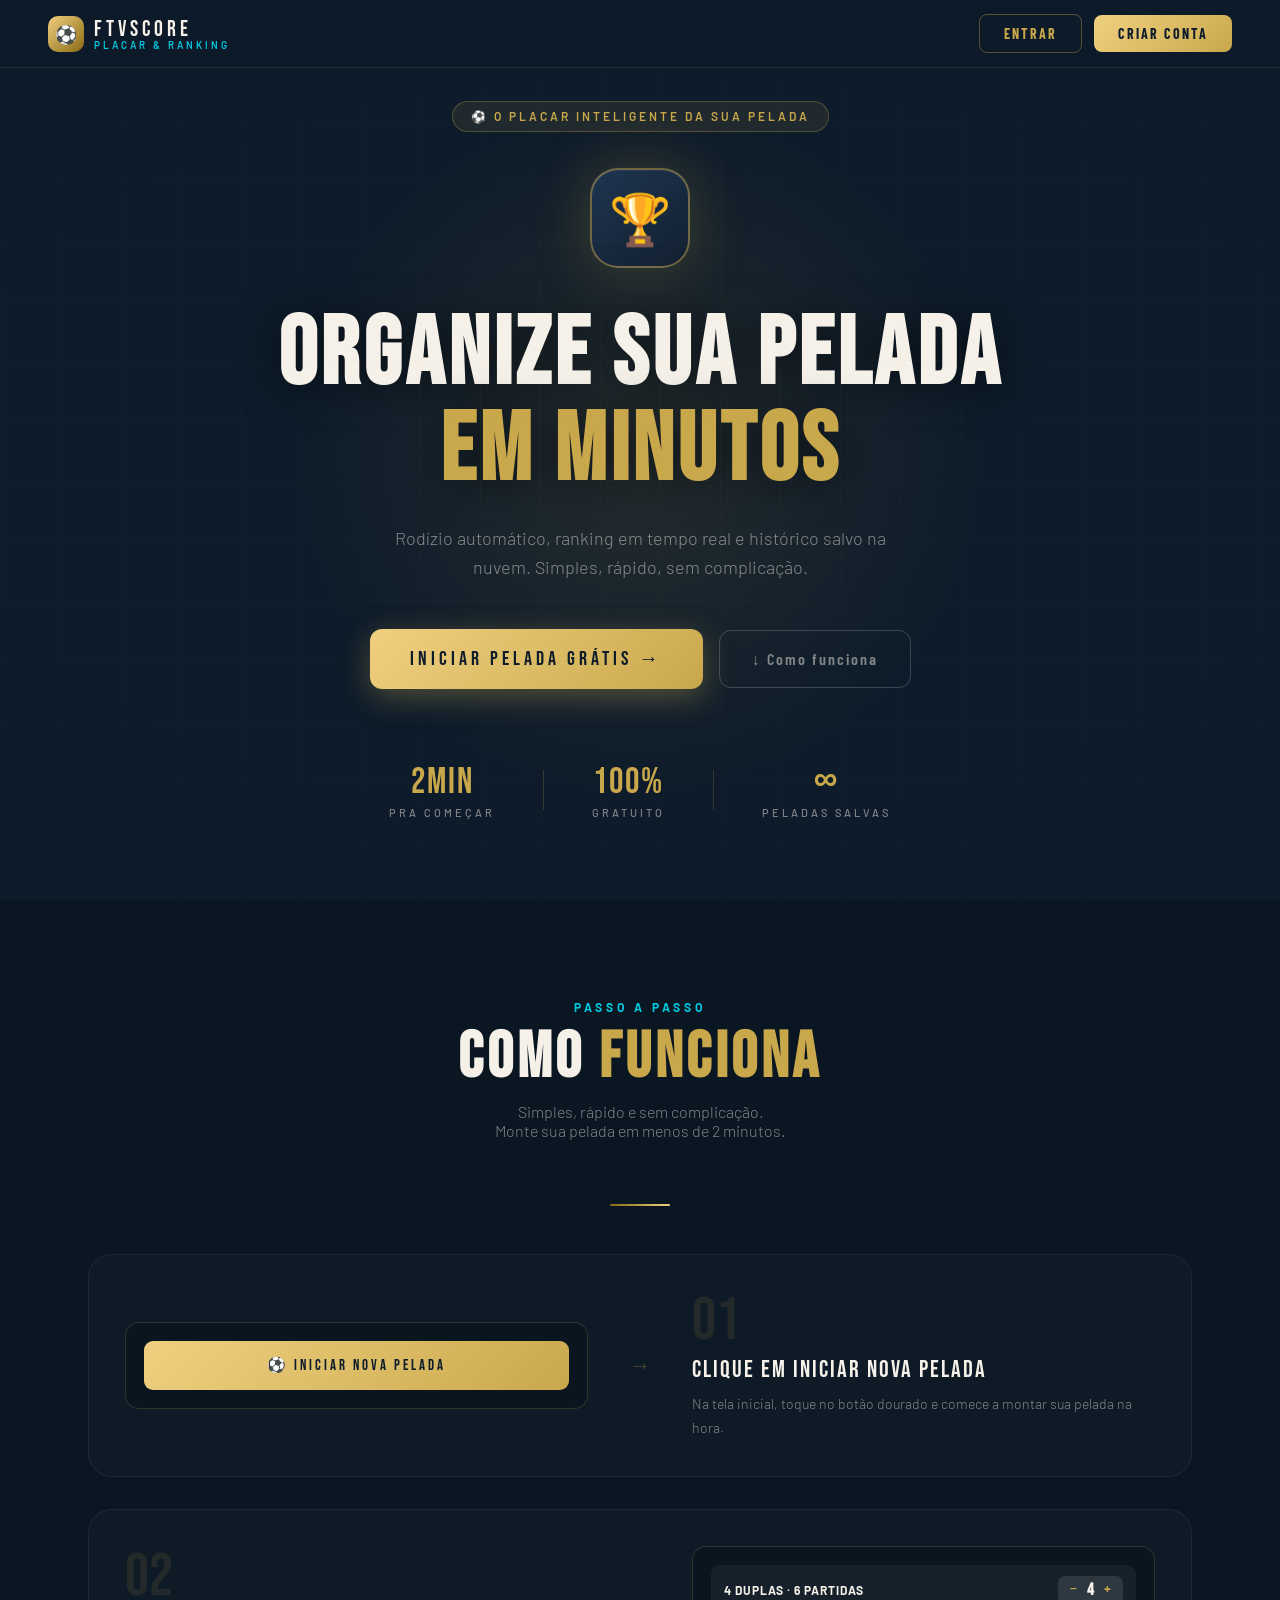
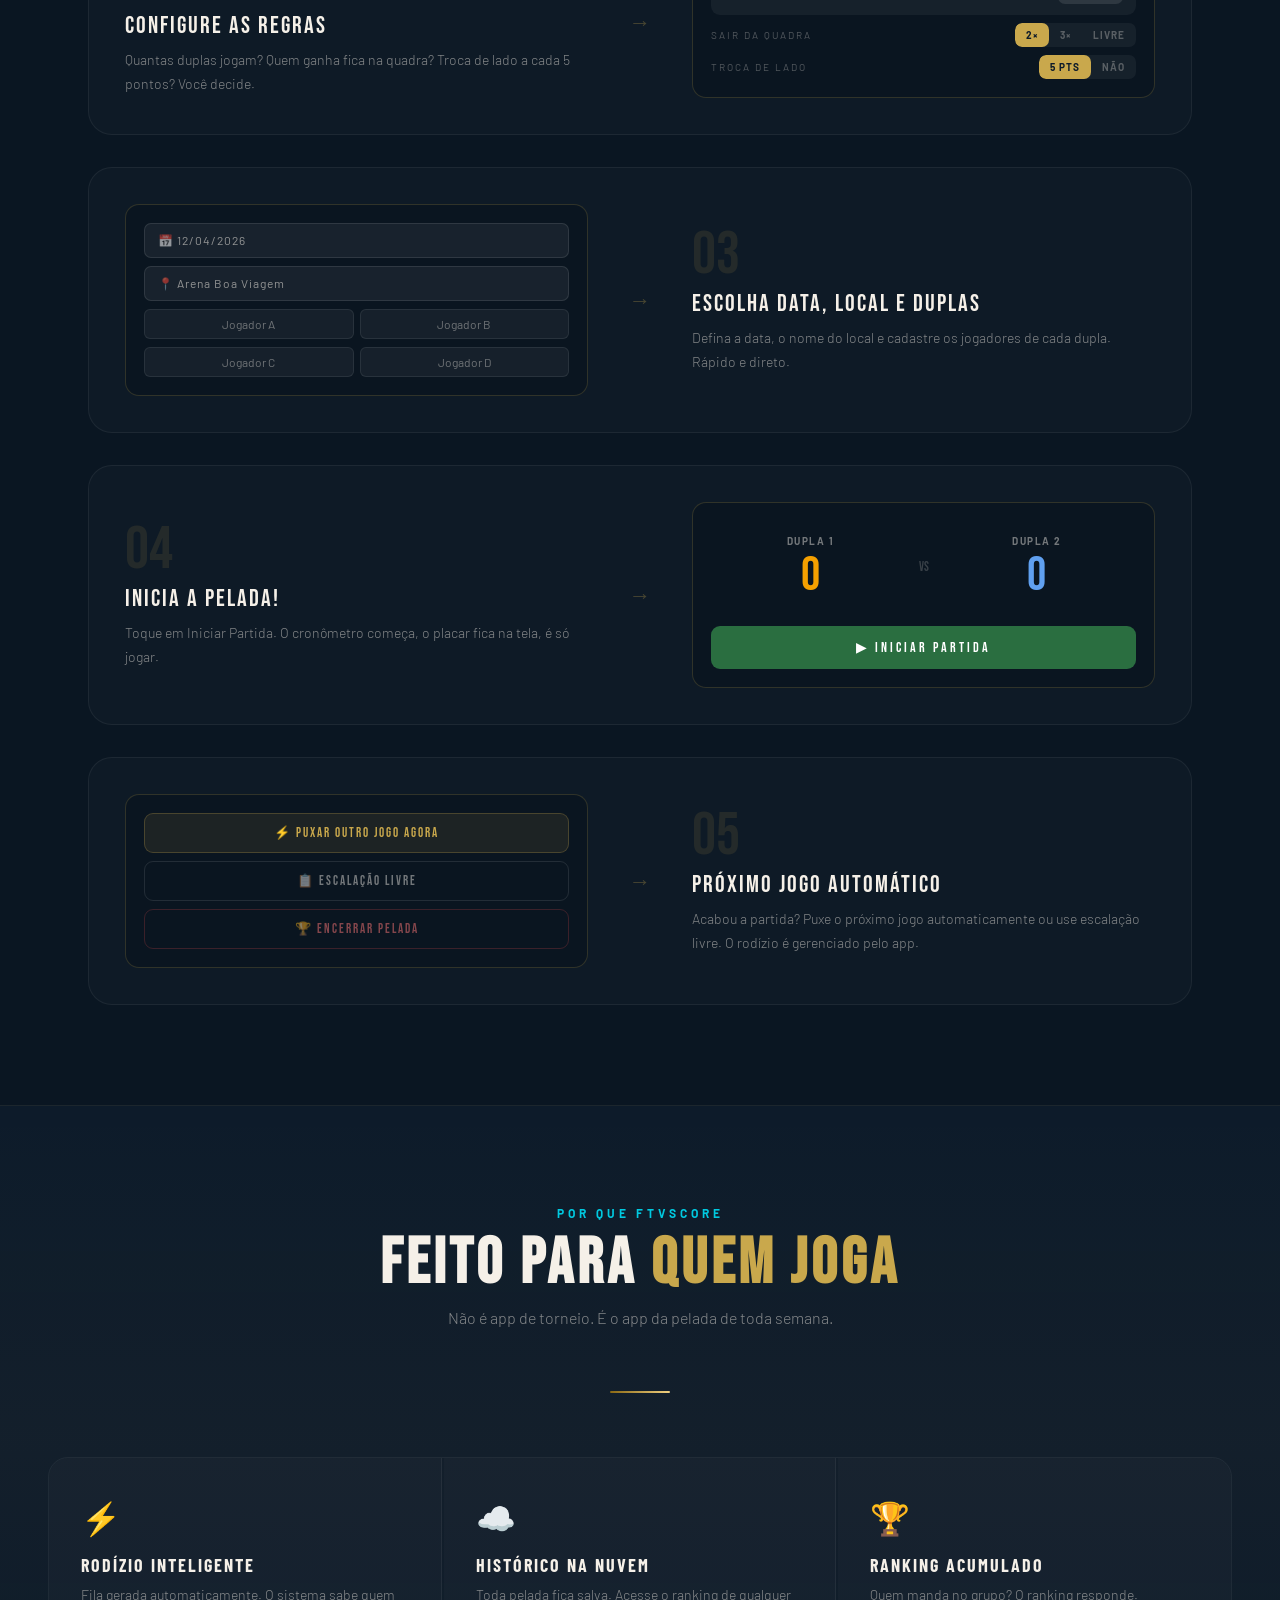
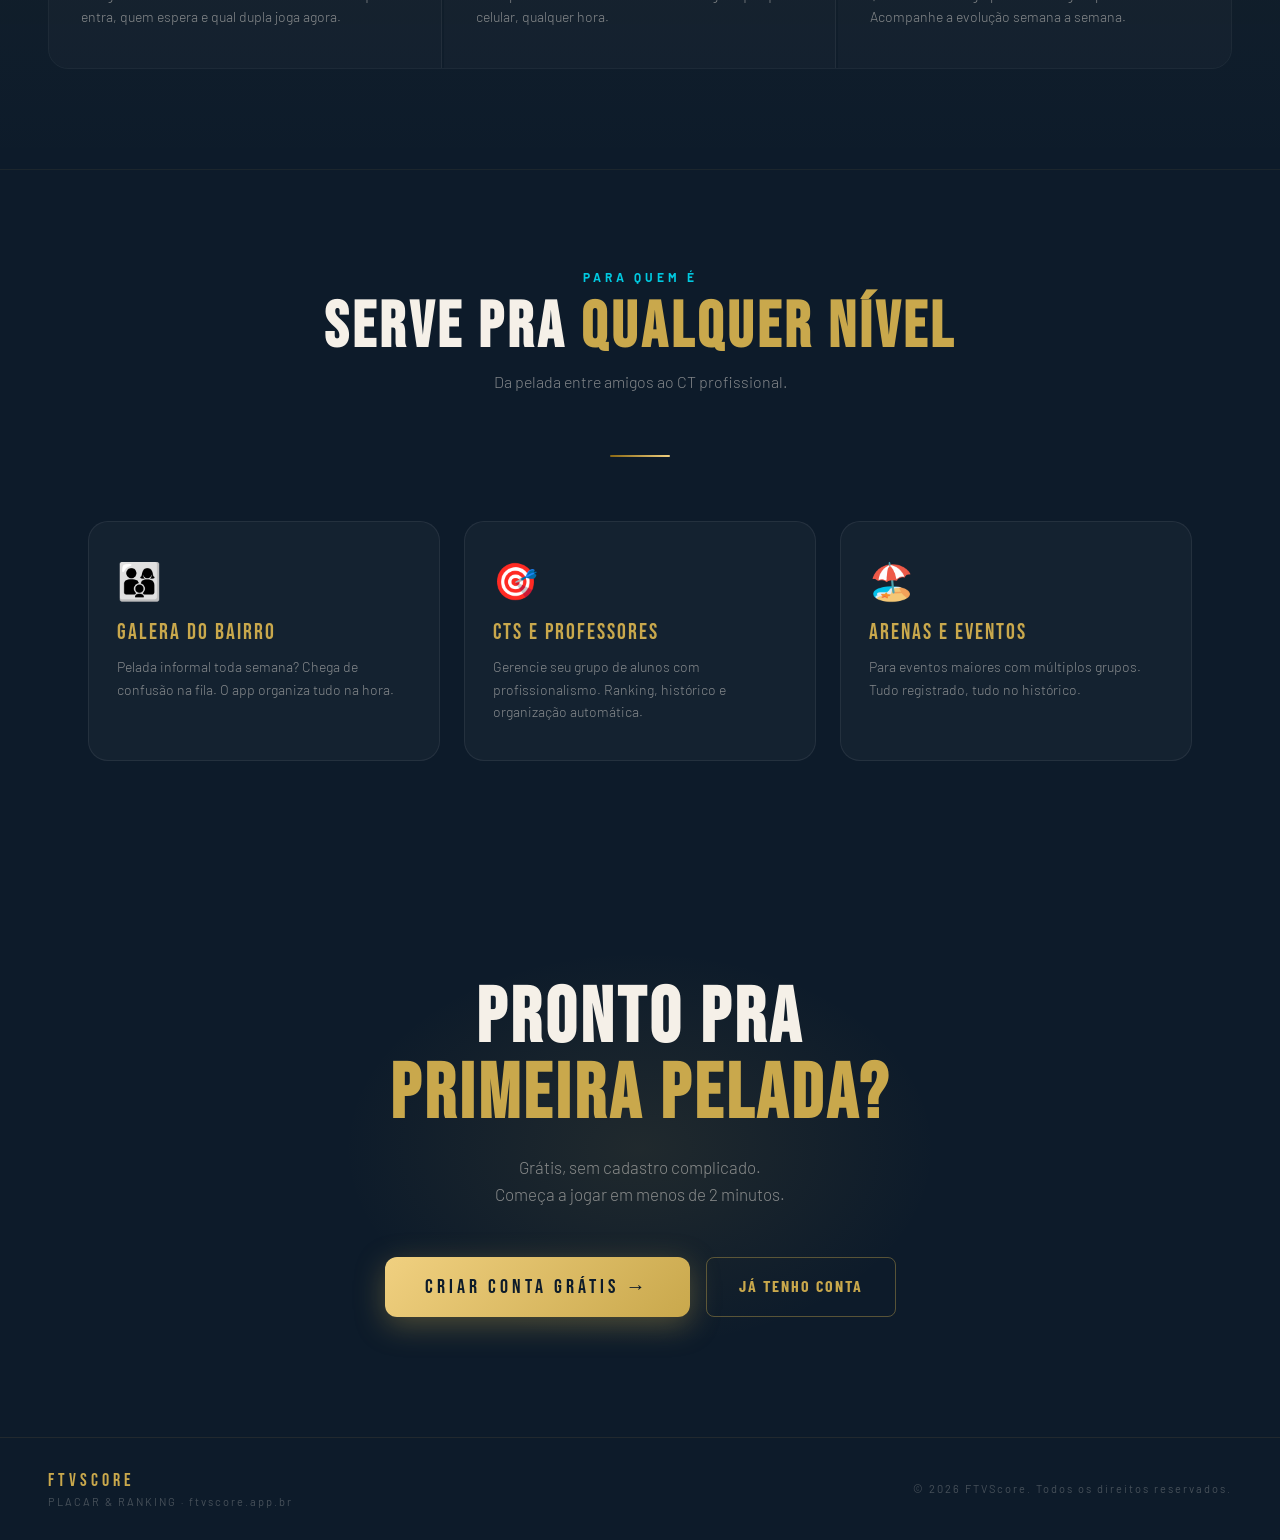
==== commit 041b36f6: "atualizacao landing page" ====
--- a/index.html
+++ b/index.html
@@ -1,915 +1,961 @@
 <!DOCTYPE html>
 <html lang="pt-BR">
 <head>
-  <meta charset="UTF-8">
-  <meta name="viewport" content="width=device-width, initial-scale=1.0, maximum-scale=1.0">
-  <title>FTVScore — Placar & Ranking de FuteVôlei</title>
-  <meta name="description" content="App gratuito para organizar partidas, rodízio e ranking de futevôlei">
-  <meta name="theme-color" content="#071e34">
-  <link rel="icon" type="image/png" href="logo.png">
-  <link rel="apple-touch-icon" href="logo.png">
-  <link rel="manifest" href="manifest.json">
-  <link href="https://fonts.googleapis.com/css2?family=Bebas+Neue&family=Barlow+Condensed:wght@400;600;700&display=swap" rel="stylesheet">
-  <link rel="stylesheet" href="style.css">
+<meta charset="UTF-8">
+<meta name="viewport" content="width=device-width, initial-scale=1.0">
+<title>FTVScore — Placar & Ranking</title>
+<link href="https://fonts.googleapis.com/css2?family=Bebas+Neue&family=Barlow+Condensed:ital,wght@0,400;0,600;0,700;0,900;1,700&family=Barlow:wght@300;400;500&display=swap" rel="stylesheet">
+<style>
+*, *::before, *::after { box-sizing: border-box; margin: 0; padding: 0; }
+
+:root {
+  --gold: #C9A84C;
+  --gold-light: #F0D080;
+  --gold-dark: #8B6914;
+  --navy: #0D1B2A;
+  --navy-mid: #122030;
+  --navy-light: #1E3450;
+  --cyan: #00C9E0;
+  --white: #F5F0E8;
+  --gray: rgba(245,240,232,0.5);
+}
+
+html { scroll-behavior: smooth; }
+
+body {
+  background: var(--navy);
+  color: var(--white);
+  font-family: 'Barlow', sans-serif;
+  overflow-x: hidden;
+}
+
+/* ── NAV ── */
+nav {
+  position: fixed;
+  top: 0; left: 0; right: 0;
+  z-index: 100;
+  display: flex;
+  align-items: center;
+  justify-content: space-between;
+  padding: 0 48px;
+  height: 68px;
+  background: rgba(13,27,42,0.85);
+  backdrop-filter: blur(16px);
+  border-bottom: 1px solid rgba(201,168,76,0.12);
+}
+
+.nav-logo {
+  display: flex;
+  align-items: center;
+  gap: 10px;
+  text-decoration: none;
+}
+
+.nav-logo-icon {
+  width: 36px; height: 36px;
+  background: linear-gradient(135deg, var(--gold-light), var(--gold-dark));
+  border-radius: 10px;
+  display: flex; align-items: center; justify-content: center;
+  font-size: 18px;
+}
+
+.nav-logo-text {
+  font-family: 'Bebas Neue', sans-serif;
+  font-size: 22px;
+  letter-spacing: 4px;
+  color: var(--white);
+}
+
+.nav-logo-sub {
+  font-size: 10px;
+  letter-spacing: 3px;
+  color: var(--cyan);
+  font-weight: 600;
+  margin-top: -4px;
+  display: block;
+}
+
+.nav-actions {
+  display: flex;
+  align-items: center;
+  gap: 12px;
+}
+
+.btn-entrar {
+  padding: 10px 24px;
+  background: transparent;
+  border: 1px solid rgba(201,168,76,0.4);
+  border-radius: 8px;
+  color: var(--gold);
+  font-family: 'Barlow Condensed', sans-serif;
+  font-size: 14px;
+  font-weight: 700;
+  letter-spacing: 2px;
+  cursor: pointer;
+  transition: all .2s;
+  text-decoration: none;
+}
+.btn-entrar:hover {
+  background: rgba(201,168,76,0.1);
+  border-color: var(--gold);
+}
+
+.btn-criar {
+  padding: 10px 24px;
+  background: linear-gradient(135deg, var(--gold-light), var(--gold));
+  border: none;
+  border-radius: 8px;
+  color: var(--navy);
+  font-family: 'Barlow Condensed', sans-serif;
+  font-size: 14px;
+  font-weight: 700;
+  letter-spacing: 2px;
+  cursor: pointer;
+  transition: all .2s;
+  text-decoration: none;
+}
+.btn-criar:hover {
+  transform: translateY(-1px);
+  box-shadow: 0 6px 20px rgba(201,168,76,0.4);
+}
+
+/* ── HERO ── */
+.hero {
+  min-height: 100vh;
+  display: flex;
+  flex-direction: column;
+  align-items: center;
+  justify-content: center;
+  text-align: center;
+  padding: 100px 24px 80px;
+  position: relative;
+  overflow: hidden;
+}
+
+/* Background glow orb */
+.hero::before {
+  content: '';
+  position: absolute;
+  width: 700px; height: 700px;
+  border-radius: 50%;
+  background: radial-gradient(circle, rgba(201,168,76,0.12) 0%, transparent 70%);
+  top: 50%; left: 50%;
+  transform: translate(-50%, -50%);
+  pointer-events: none;
+}
+
+/* Grid texture */
+.hero::after {
+  content: '';
+  position: absolute;
+  inset: 0;
+  background-image:
+    linear-gradient(rgba(201,168,76,0.04) 1px, transparent 1px),
+    linear-gradient(90deg, rgba(201,168,76,0.04) 1px, transparent 1px);
+  background-size: 60px 60px;
+  mask-image: radial-gradient(ellipse 80% 60% at 50% 50%, black 0%, transparent 100%);
+  pointer-events: none;
+}
+
+.hero-badge {
+  display: inline-flex;
+  align-items: center;
+  gap: 8px;
+  background: rgba(201,168,76,0.1);
+  border: 1px solid rgba(201,168,76,0.3);
+  border-radius: 20px;
+  padding: 7px 18px;
+  font-size: 12px;
+  font-weight: 600;
+  letter-spacing: 3px;
+  color: var(--gold);
+  margin-bottom: 36px;
+  animation: fadeUp .8s ease both;
+}
+
+.hero-logo {
+  width: 100px; height: 100px;
+  background: linear-gradient(145deg, var(--navy-light), var(--navy-mid));
+  border: 2px solid rgba(201,168,76,0.5);
+  border-radius: 28px;
+  display: flex; align-items: center; justify-content: center;
+  font-size: 50px;
+  margin: 0 auto 40px;
+  box-shadow: 0 0 60px rgba(201,168,76,0.25), inset 0 1px 0 rgba(255,255,255,0.05);
+  animation: fadeUp .8s ease .1s both;
+}
+
+.hero-title {
+  font-family: 'Bebas Neue', sans-serif;
+  font-size: clamp(52px, 8vw, 96px);
+  letter-spacing: 4px;
+  line-height: 1.0;
+  color: var(--white);
+  text-shadow: 0 4px 40px rgba(0,0,0,0.5);
+  animation: fadeUp .8s ease .2s both;
+  max-width: 900px;
+}
+
+.hero-title span {
+  color: var(--gold);
+  display: block;
+}
+
+.hero-sub {
+  margin-top: 24px;
+  font-size: 18px;
+  font-weight: 300;
+  color: var(--gray);
+  line-height: 1.6;
+  max-width: 500px;
+  animation: fadeUp .8s ease .3s both;
+}
+
+.hero-cta {
+  margin-top: 48px;
+  display: flex;
+  align-items: center;
+  gap: 16px;
+  flex-wrap: wrap;
+  justify-content: center;
+  animation: fadeUp .8s ease .4s both;
+}
+
+.btn-hero-primary {
+  display: inline-flex;
+  align-items: center;
+  gap: 10px;
+  padding: 18px 40px;
+  background: linear-gradient(135deg, var(--gold-light), var(--gold));
+  border: none;
+  border-radius: 12px;
+  color: var(--navy);
+  font-family: 'Bebas Neue', sans-serif;
+  font-size: 20px;
+  letter-spacing: 4px;
+  cursor: pointer;
+  text-decoration: none;
+  box-shadow: 0 8px 30px rgba(201,168,76,0.35);
+  transition: all .25s;
+}
+.btn-hero-primary:hover {
+  transform: translateY(-2px);
+  box-shadow: 0 12px 40px rgba(201,168,76,0.5);
+}
+
+.btn-hero-secondary {
+  display: inline-flex;
+  align-items: center;
+  gap: 8px;
+  padding: 18px 32px;
+  background: transparent;
+  border: 1px solid rgba(245,240,232,0.2);
+  border-radius: 12px;
+  color: var(--gray);
+  font-family: 'Barlow Condensed', sans-serif;
+  font-size: 16px;
+  font-weight: 600;
+  letter-spacing: 2px;
+  cursor: pointer;
+  text-decoration: none;
+  transition: all .25s;
+}
+.btn-hero-secondary:hover {
+  border-color: rgba(245,240,232,0.4);
+  color: var(--white);
+}
+
+.hero-stats {
+  margin-top: 72px;
+  display: flex;
+  gap: 48px;
+  flex-wrap: wrap;
+  justify-content: center;
+  animation: fadeUp .8s ease .5s both;
+}
+
+.stat-item {
+  text-align: center;
+}
+
+.stat-num {
+  font-family: 'Bebas Neue', sans-serif;
+  font-size: 36px;
+  letter-spacing: 2px;
+  color: var(--gold);
+}
+
+.stat-label {
+  font-size: 11px;
+  letter-spacing: 3px;
+  color: var(--gray);
+  margin-top: 2px;
+  font-weight: 500;
+}
+
+.stat-div {
+  width: 1px;
+  height: 40px;
+  background: rgba(201,168,76,0.2);
+  align-self: center;
+}
+
+/* ── COMO FUNCIONA ── */
+.section {
+  padding: 100px 48px;
+  max-width: 1200px;
+  margin: 0 auto;
+}
+
+.section-eyebrow {
+  text-align: center;
+  font-size: 12px;
+  font-weight: 700;
+  letter-spacing: 4px;
+  color: var(--cyan);
+  margin-bottom: 12px;
+}
+
+.section-title {
+  text-align: center;
+  font-family: 'Bebas Neue', sans-serif;
+  font-size: clamp(40px, 5vw, 64px);
+  letter-spacing: 4px;
+  line-height: 1;
+  margin-bottom: 12px;
+}
+
+.section-title span { color: var(--gold); }
+
+.section-sub {
+  text-align: center;
+  font-size: 16px;
+  color: var(--gray);
+  margin-bottom: 64px;
+  font-weight: 300;
+}
+
+/* Steps */
+.steps {
+  display: grid;
+  grid-template-columns: repeat(3, 1fr);
+  gap: 24px;
+}
+
+@media (max-width: 768px) {
+  .steps { grid-template-columns: 1fr; }
+  nav { padding: 0 20px; }
+  .section { padding: 80px 24px; }
+  .hero-stats { gap: 24px; }
+  .stat-div { display: none; }
+}
+
+.step-card {
+  background: rgba(255,255,255,0.03);
+  border: 1px solid rgba(255,255,255,0.07);
+  border-radius: 20px;
+  padding: 36px 32px;
+  position: relative;
+  overflow: hidden;
+  transition: all .3s;
+}
+
+.step-card:hover {
+  border-color: rgba(201,168,76,0.3);
+  background: rgba(201,168,76,0.04);
+  transform: translateY(-4px);
+}
+
+.step-card::before {
+  content: '';
+  position: absolute;
+  top: 0; left: 0; right: 0;
+  height: 2px;
+  background: linear-gradient(90deg, transparent, var(--gold), transparent);
+  opacity: 0;
+  transition: opacity .3s;
+}
+.step-card:hover::before { opacity: 1; }
+
+.step-num {
+  font-family: 'Bebas Neue', sans-serif;
+  font-size: 72px;
+  letter-spacing: 2px;
+  color: rgba(201,168,76,0.08);
+  line-height: 1;
+  position: absolute;
+  top: 20px; right: 24px;
+}
+
+.step-icon {
+  width: 56px; height: 56px;
+  background: linear-gradient(135deg, rgba(201,168,76,0.2), rgba(201,168,76,0.05));
+  border: 1px solid rgba(201,168,76,0.3);
+  border-radius: 16px;
+  display: flex; align-items: center; justify-content: center;
+  font-size: 26px;
+  margin-bottom: 24px;
+}
+
+.step-title {
+  font-family: 'Bebas Neue', sans-serif;
+  font-size: 24px;
+  letter-spacing: 2px;
+  margin-bottom: 10px;
+  color: var(--white);
+}
+
+.step-desc {
+  font-size: 14px;
+  font-weight: 300;
+  color: var(--gray);
+  line-height: 1.6;
+}
+
+/* ── DIFERENCIAIS ── */
+.diff-section {
+  background: linear-gradient(180deg, transparent, rgba(201,168,76,0.03), transparent);
+  border-top: 1px solid rgba(201,168,76,0.08);
+  border-bottom: 1px solid rgba(201,168,76,0.08);
+  padding: 100px 48px;
+}
+
+.diff-inner {
+  max-width: 1200px;
+  margin: 0 auto;
+}
+
+.diff-grid {
+  display: grid;
+  grid-template-columns: repeat(3, 1fr);
+  gap: 2px;
+  margin-top: 64px;
+  border: 1px solid rgba(255,255,255,0.06);
+  border-radius: 20px;
+  overflow: hidden;
+}
+
+@media (max-width: 768px) {
+  .diff-grid { grid-template-columns: 1fr; }
+  .diff-section { padding: 80px 24px; }
+}
+
+.diff-item {
+  padding: 40px 32px;
+  background: rgba(255,255,255,0.02);
+  border-right: 1px solid rgba(255,255,255,0.06);
+  transition: background .3s;
+}
+.diff-item:last-child { border-right: none; }
+.diff-item:hover { background: rgba(201,168,76,0.05); }
+
+.diff-icon {
+  font-size: 32px;
+  margin-bottom: 16px;
+  display: block;
+}
+
+.diff-title {
+  font-family: 'Barlow Condensed', sans-serif;
+  font-size: 18px;
+  font-weight: 700;
+  letter-spacing: 2px;
+  color: var(--white);
+  margin-bottom: 8px;
+}
+
+.diff-desc {
+  font-size: 14px;
+  font-weight: 300;
+  color: var(--gray);
+  line-height: 1.6;
+}
+
+/* ── PUBLICOS ── */
+.publicos-grid {
+  display: grid;
+  grid-template-columns: repeat(3, 1fr);
+  gap: 24px;
+  margin-top: 64px;
+}
+
+@media (max-width: 768px) {
+  .publicos-grid { grid-template-columns: 1fr; }
+}
+
+.publico-card {
+  background: rgba(255,255,255,0.03);
+  border: 1px solid rgba(255,255,255,0.07);
+  border-radius: 20px;
+  padding: 36px 28px;
+  transition: all .3s;
+}
+
+.publico-card:hover {
+  border-color: rgba(201,168,76,0.3);
+  transform: translateY(-4px);
+}
+
+.publico-emoji {
+  font-size: 36px;
+  margin-bottom: 16px;
+  display: block;
+}
+
+.publico-title {
+  font-family: 'Bebas Neue', sans-serif;
+  font-size: 22px;
+  letter-spacing: 2px;
+  color: var(--gold);
+  margin-bottom: 10px;
+}
+
+.publico-desc {
+  font-size: 14px;
+  color: var(--gray);
+  line-height: 1.6;
+  font-weight: 300;
+}
+
+/* ── CTA FINAL ── */
+.cta-section {
+  padding: 120px 48px;
+  text-align: center;
+  position: relative;
+  overflow: hidden;
+}
+
+.cta-section::before {
+  content: '';
+  position: absolute;
+  width: 600px; height: 400px;
+  background: radial-gradient(ellipse, rgba(201,168,76,0.1) 0%, transparent 70%);
+  top: 50%; left: 50%;
+  transform: translate(-50%, -50%);
+  pointer-events: none;
+}
+
+.cta-title {
+  font-family: 'Bebas Neue', sans-serif;
+  font-size: clamp(40px, 6vw, 80px);
+  letter-spacing: 4px;
+  line-height: 1;
+  margin-bottom: 20px;
+}
+
+.cta-title span { color: var(--gold); }
+
+.cta-sub {
+  font-size: 17px;
+  color: var(--gray);
+  margin-bottom: 48px;
+  font-weight: 300;
+  max-width: 480px;
+  margin-left: auto;
+  margin-right: auto;
+  line-height: 1.6;
+}
+
+.cta-buttons {
+  display: flex;
+  gap: 16px;
+  justify-content: center;
+  flex-wrap: wrap;
+}
+
+/* ── FOOTER ── */
+footer {
+  border-top: 1px solid rgba(201,168,76,0.1);
+  padding: 32px 48px;
+  display: flex;
+  align-items: center;
+  justify-content: space-between;
+  flex-wrap: wrap;
+  gap: 16px;
+}
+
+.footer-logo {
+  font-family: 'Bebas Neue', sans-serif;
+  font-size: 18px;
+  letter-spacing: 4px;
+  color: var(--gold);
+}
+
+.footer-sub {
+  font-size: 11px;
+  letter-spacing: 2px;
+  color: rgba(245,240,232,0.25);
+}
+
+/* ── ANIMATIONS ── */
+@keyframes fadeUp {
+  from { opacity: 0; transform: translateY(30px); }
+  to   { opacity: 1; transform: translateY(0); }
+}
+
+.reveal {
+  opacity: 0;
+  transform: translateY(40px);
+  transition: opacity .7s ease, transform .7s ease;
+}
+.reveal.visible {
+  opacity: 1;
+  transform: translateY(0);
+}
+
+/* Stagger children */
+.reveal-group > * {
+  opacity: 0;
+  transform: translateY(30px);
+  transition: opacity .6s ease, transform .6s ease;
+}
+.reveal-group.visible > *:nth-child(1) { opacity:1; transform:translateY(0); transition-delay:.05s; }
+.reveal-group.visible > *:nth-child(2) { opacity:1; transform:translateY(0); transition-delay:.15s; }
+.reveal-group.visible > *:nth-child(3) { opacity:1; transform:translateY(0); transition-delay:.25s; }
+
+/* ── FLOW STEPS ── */
+.flow-steps { display:flex; flex-direction:column; gap:32px; }
+
+.flow-row {
+  display: grid;
+  grid-template-columns: 1fr 40px 1fr;
+  align-items: center;
+  gap: 32px;
+  padding: 36px;
+  background: rgba(255,255,255,0.02);
+  border: 1px solid rgba(255,255,255,0.06);
+  border-radius: 24px;
+  transition: border-color .3s;
+}
+.flow-row:hover { border-color: rgba(201,168,76,0.25); }
+.flow-row-rev .flow-mockup { order:3; }
+.flow-row-rev .flow-arrow  { order:2; }
+.flow-row-rev .flow-text   { order:1; }
+
+@media(max-width:768px){
+  .flow-row,.flow-row-rev { grid-template-columns:1fr; }
+  .flow-arrow { display:none; }
+  .flow-row-rev .flow-mockup,.flow-row-rev .flow-text { order:unset; }
+}
+
+.flow-arrow { font-size:22px; color:rgba(201,168,76,0.3); text-align:center; }
+.flow-num { font-family:'Bebas Neue',sans-serif; font-size:60px; line-height:1; color:rgba(201,168,76,0.12); margin-bottom:4px; }
+.flow-title { font-family:'Bebas Neue',sans-serif; font-size:24px; letter-spacing:2px; color:var(--white); margin-bottom:8px; }
+.flow-desc { font-size:14px; font-weight:300; color:var(--gray); line-height:1.7; }
+
+.flow-mockup {
+  background:#0a1520;
+  border:1px solid rgba(201,168,76,0.2);
+  border-radius:14px;
+  padding:18px;
+  display:flex; flex-direction:column; gap:8px;
+}
+
+.mockup-btn-gold {
+  background:linear-gradient(135deg,#F0D080,#C9A84C);
+  color:#0D1B2A;
+  font-family:'Bebas Neue',sans-serif; font-size:15px; letter-spacing:3px;
+  padding:15px 18px; border-radius:9px; text-align:center;
+}
+.mockup-btn-green {
+  background:#2a6e40; color:white;
+  font-family:'Bebas Neue',sans-serif; font-size:14px; letter-spacing:3px;
+  padding:13px 18px; border-radius:9px; text-align:center; margin-top:4px;
+}
+.mockup-field {
+  background:rgba(255,255,255,0.06); border:1px solid rgba(255,255,255,0.1);
+  border-radius:7px; padding:9px 13px; font-size:12px; color:rgba(245,240,232,0.55); letter-spacing:1px;
+}
+.mockup-players { display:grid; grid-template-columns:1fr 1fr; gap:6px; }
+.mockup-player { background:rgba(255,255,255,0.05); border:1px solid rgba(255,255,255,0.08); border-radius:6px; padding:7px 10px; font-size:12px; color:rgba(245,240,232,0.4); text-align:center; }
+
+.mockup-config-row { display:flex; align-items:center; justify-content:space-between; background:rgba(255,255,255,0.05); border-radius:9px; padding:11px 13px; }
+.mockup-label { font-size:12px; font-weight:700; letter-spacing:1px; color:var(--white); }
+.mockup-counter { display:flex; align-items:center; gap:10px; background:rgba(255,255,255,0.1); border-radius:7px; padding:4px 12px; font-family:'Bebas Neue',sans-serif; font-size:17px; color:var(--white); }
+.mockup-counter span { color:var(--gold); }
+
+.mockup-toggle-row { display:flex; align-items:center; justify-content:space-between; gap:8px; }
+.mockup-toggle-label { font-size:10px; letter-spacing:2px; color:rgba(245,240,232,0.3); }
+.mockup-toggles { display:flex; background:rgba(255,255,255,0.05); border-radius:7px; overflow:hidden; }
+.tog { padding:6px 11px; font-size:10px; font-weight:700; letter-spacing:1px; color:rgba(245,240,232,0.3); }
+.tog.active { background:var(--gold); color:var(--navy); border-radius:7px; }
+
+.mockup-score-area { display:grid; grid-template-columns:1fr 28px 1fr; align-items:center; padding:14px 6px; gap:6px; }
+.mockup-score-side { text-align:center; }
+.mockup-team-name { font-size:10px; font-weight:700; letter-spacing:1.5px; margin-bottom:5px; color:rgba(245,240,232,0.45); }
+.mockup-score-num { font-family:'Bebas Neue',sans-serif; font-size:48px; line-height:1; }
+.mockup-score-num.gold { color:#F5A000; }
+.mockup-score-num.blue { color:#60A0F0; }
+.mockup-vs { font-family:'Bebas Neue',sans-serif; font-size:13px; color:rgba(245,240,232,0.2); text-align:center; }
+
+.mockup-option { background:rgba(201,168,76,0.1); border:1px solid rgba(201,168,76,0.25); border-radius:9px; padding:11px 14px; font-family:'Bebas Neue',sans-serif; font-size:13px; letter-spacing:2px; color:var(--gold); text-align:center; }
+.mockup-option.outline { background:transparent; border-color:rgba(255,255,255,0.1); color:rgba(245,240,232,0.45); }
+.mockup-option.red { border-color:rgba(255,80,80,0.2); color:rgba(255,120,120,0.5); }
+
+/* Divider */
+.section-divider {
+  width: 60px; height: 2px;
+  background: linear-gradient(90deg, var(--gold-dark), var(--gold-light));
+  margin: 0 auto 48px;
+  border-radius: 2px;
+}
+</style>
 </head>
 <body>
 
-<div class="app">
-
-  <!-- Header fixo com logo -->
-  <div class="top-header" id="topHeader">
-    <img src="logo.png" alt="FTVScore" class="top-logo">
+<!-- NAV -->
+<nav>
+  <a href="#" class="nav-logo">
+    <div class="nav-logo-icon">⚽</div>
+    <div>
+      <div class="nav-logo-text">FTVSCORE</div>
+      <span class="nav-logo-sub">PLACAR & RANKING</span>
+    </div>
+  </a>
+  <div class="nav-actions">
+    <a href="/app/" class="btn-entrar">ENTRAR</a>
+    <a href="/app/" class="btn-criar">CRIAR CONTA</a>
   </div>
-
-  <!-- ════ TELA 0: SETUP (STEPPER 3 PASSOS) ════ -->
-  <div class="screen active" id="screen-0">
-
-    <!-- ── PASSO 1: Configurações ── -->
-    <div class="setup-step active" id="stepPanel1">
-      <div class="step-header">
-        <div class="step-title">CONFIGURAÇÃO</div>
-        <div class="step-date-display" id="step1DateDisplay"></div>
-      </div>
-      <div class="step-badge">PASSO 1 DE 3</div>
-
-      <div class="step-summary-card">
-        <div class="step-summary-text" id="lblDuplas">6 DUPLAS · 15 PARTIDAS</div>
-        <div class="stepper">
-          <button class="step-btn" onclick="stepDuplas(-1)">−</button>
-          <div class="step-val" id="stepDuplas">6</div>
-          <button class="step-btn" onclick="stepDuplas(1)">+</button>
+</nav>
+
+<!-- HERO -->
+<section class="hero">
+  <div class="hero-badge">⚽ O PLACAR INTELIGENTE DA SUA PELADA</div>
+  <div class="hero-logo">🏆</div>
+  <h1 class="hero-title">
+    ORGANIZE SUA PELADA
+    <span>EM MINUTOS</span>
+  </h1>
+  <p class="hero-sub">
+    Rodízio automático, ranking em tempo real e histórico salvo na nuvem. Simples, rápido, sem complicação.
+  </p>
+  <div class="hero-cta">
+    <a href="/app/" class="btn-hero-primary">INICIAR PELADA GRÁTIS →</a>
+    <a href="#como-funciona" class="btn-hero-secondary">↓ Como funciona</a>
+  </div>
+  <div class="hero-stats">
+    <div class="stat-item">
+      <div class="stat-num">2min</div>
+      <div class="stat-label">PRA COMEÇAR</div>
+    </div>
+    <div class="stat-div"></div>
+    <div class="stat-item">
+      <div class="stat-num">100%</div>
+      <div class="stat-label">GRATUITO</div>
+    </div>
+    <div class="stat-div"></div>
+    <div class="stat-item">
+      <div class="stat-num">∞</div>
+      <div class="stat-label">PELADAS SALVAS</div>
+    </div>
+  </div>
+</section>
+
+<!-- COMO FUNCIONA -->
+<section id="como-funciona" style="background: rgba(0,0,0,0.2); padding: 100px 0;">
+  <div class="section" style="padding-top:0; padding-bottom:0;">
+    <p class="section-eyebrow reveal">PASSO A PASSO</p>
+    <h2 class="section-title reveal">COMO <span>FUNCIONA</span></h2>
+    <p class="section-sub reveal">Simples, rápido e sem complicação.<br>Monte sua pelada em menos de 2 minutos.</p>
+    <div class="section-divider reveal"></div>
+
+    <div class="flow-steps">
+
+      <!-- Step 1 -->
+      <div class="flow-row reveal">
+        <div class="flow-mockup mockup-gold">
+          <div class="mockup-btn-gold">⚽ INICIAR NOVA PELADA</div>
         </div>
-      </div>
-
-      <div class="seg-section" id="streakSection" style="display:none">
-        <div class="seg-label">SAIR DA QUADRA</div>
-        <div class="tog-group">
-          <button class="tog-btn sel" data-s="2"  onclick="selStreak(2)">2×</button>
-          <button class="tog-btn"     data-s="3"  onclick="selStreak(3)">3×</button>
-          <button class="tog-btn"     data-s="99" onclick="selStreak(99)">Livre</button>
+        <div class="flow-arrow">→</div>
+        <div class="flow-text">
+          <div class="flow-num">01</div>
+          <div class="flow-title">CLIQUE EM INICIAR NOVA PELADA</div>
+          <p class="flow-desc">Na tela inicial, toque no botão dourado e comece a montar sua pelada na hora.</p>
         </div>
       </div>
 
-      <div class="seg-section seg-section--row">
-        <div class="seg-label">TROCA DE LADO</div>
-        <div class="tog-group tog-group--compact">
-          <button class="tog-btn" id="trocaLadoSim" onclick="setTrocaLado(true)">5 pts</button>
-          <button class="tog-btn sel" id="trocaLadoNao" onclick="setTrocaLado(false)">Não</button>
+      <!-- Step 2 -->
+      <div class="flow-row flow-row-rev reveal">
+        <div class="flow-text">
+          <div class="flow-num">02</div>
+          <div class="flow-title">CONFIGURE AS REGRAS</div>
+          <p class="flow-desc">Quantas duplas jogam? Quem ganha fica na quadra? Troca de lado a cada 5 pontos? Você decide.</p>
         </div>
-      </div>
-
-      <div class="info-box" id="infoBox">
-        ⚽ <strong id="infoN">6 duplas</strong> →
-        <span id="infoDesc">rodada inicial: <strong id="infoRodadaPairs">3 jogos</strong> em sequência (D1×D2, D3×D4, D5×D6). Depois: <strong>ganhou ou perdeu, sai da quadra</strong> — sempre entram as 2 próximas da fila. Espera máx.: <strong id="infoWait">~3 jogos</strong>.</span>
-      </div>
-    </div>
-
-    <!-- ── PASSO 2: Duplas ── -->
-    <div class="setup-step" id="stepPanel2">
-      <button class="setup-back-btn" onclick="goSetupStep(1)">← Voltar</button>
-      <div class="step-badge">PASSO 2 DE 3</div>
-
-      <div class="step-arena-section">
-        <div class="seg-label">DATA & ARENA</div>
-        <div class="event-fields">
-          <input class="form-input" type="date" id="cfgDate">
-          <div class="arena-field-wrap">
-            <input class="form-input" type="text" id="cfgEventName" placeholder="Ex: Pelada da Praia · Boa Viagem" maxlength="40">
-            <button class="arena-pick-btn" onclick="toggleArenaDropdown(event)" title="Selecionar arena">🏟️</button>
-            <div class="arena-dropdown" id="arenaDropdown">
-              <div class="arena-drop-header">
-                <span class="arena-drop-title">Selecionar arena</span>
-                <button class="arena-drop-close" onclick="closeArenaDropdown(event)" title="Fechar">✕</button>
-              </div>
-              <div class="arena-drop-list" id="arenaDropList"></div>
-              <div class="arena-drop-divider"></div>
-              <button class="arena-drop-suggest" onclick="openSuggestArena()">➕ Sugerir arena</button>
+        <div class="flow-arrow">→</div>
+        <div class="flow-mockup">
+          <div class="mockup-config-row">
+            <span class="mockup-label">4 DUPLAS · 6 PARTIDAS</span>
+            <div class="mockup-counter"><span>−</span><strong>4</strong><span>+</span></div>
+          </div>
+          <div class="mockup-toggle-row">
+            <div class="mockup-toggle-label">SAIR DA QUADRA</div>
+            <div class="mockup-toggles">
+              <span class="tog active">2×</span>
+              <span class="tog">3×</span>
+              <span class="tog">LIVRE</span>
+            </div>
+          </div>
+          <div class="mockup-toggle-row">
+            <div class="mockup-toggle-label">TROCA DE LADO</div>
+            <div class="mockup-toggles">
+              <span class="tog active">5 PTS</span>
+              <span class="tog">NÃO</span>
             </div>
           </div>
         </div>
       </div>
 
-      <div class="seg-label" style="margin-bottom:8px">DUPLAS</div>
-      <div class="duplas-grid duplas-grid-light" id="duplasGrid"></div>
-    </div>
-
-    <!-- ── PASSO 3: Revisão ── -->
-    <div class="setup-step" id="stepPanel3">
-      <button class="setup-back-btn" onclick="goSetupStep(2)">← Voltar</button>
-      <div class="step-badge">PASSO 3 DE 3</div>
-      <div class="step-title" style="margin-bottom:16px">REVISÃO</div>
-
-      <div class="review-card">
-        <div id="reviewContent"></div>
-      </div>
-
-      <button class="btn-start" onclick="startTorneio()">INICIAR PELADA 🏐</button>
-
-      <div id="resetSection" style="margin-top:10px;display:none">
-        <button class="btn-reset" onclick="confirmReset()">
-          🗑 Zerar pelada em andamento
-        </button>
-      </div>
-    </div>
-
-    <!-- ── Footer de navegação entre steps (fixo, acima da bottom nav) ── -->
-    <div class="setup-nav-footer" id="setupNavFooter">
-      <button class="setup-next-btn" id="setupNextBtn" onclick="setupGoNext()">PRÓXIMO: DEFINIR DUPLAS →</button>
-    </div>
-
-  </div>
-
-  <!-- ════ TELA 1: TORNEIO ════ -->
-  <div class="screen" id="screen-1">
-
-    <!-- Sub-abas -->
-    <div class="torneio-subtabs">
-      <button class="tor-subtab active" id="torTab-placar"    onclick="goTorneioSubTab('placar')">Placar</button>
-      <button class="tor-subtab"        id="torTab-fila"       onclick="goTorneioSubTab('fila')">Fila</button>
-      <button class="tor-subtab"        id="torTab-historico"  onclick="goTorneioSubTab('historico')">Histórico</button>
-    </div>
-
-    <!-- ── Sub: PLACAR ── -->
-    <div class="tor-subcontent active" id="torSub-placar">
-
-    <!-- Barra do evento -->
-    <div class="event-bar" id="eventBar" style="display:none">
-      <span class="event-bar-icon">🏖️</span>
-      <div class="event-bar-info">
-        <div class="event-bar-name" id="eventBarName"></div>
-        <div class="event-bar-date" id="eventBarDate"></div>
-      </div>
-      <button class="event-bar-reset" onclick="confirmReset()" title="Zerar pelada">🗑</button>
-    </div>
-
-    <!-- Botão zerar — sempre visível na tela do torneio -->
-    <div class="reset-bar" id="resetBar">
-      <button class="btn-reset-inline" onclick="confirmReset()">🗑 Zerar pelada</button>
-    </div>
-
-    <!-- Progress + timer geral -->
-    <div class="progress-wrap">
-      <div class="progress-label">
-        <span id="progressTxt">0 de 15 partidas</span>
-        <span id="progressPct">0%</span>
-      </div>
-      <div class="progress-bar">
-        <div class="progress-fill" id="progressFill" style="width:0%"></div>
-      </div>
-      <div class="torneio-timer-row">
-        <span class="tt-label">⏱ Pelada em andamento</span>
-        <span class="tt-val" id="torneioTimer">00:00:00</span>
-      </div>
-    </div>
-
-    <!-- ── PARTIDA ATUAL ── -->
-    <div id="matchArea">
-      <div class="fase-tag fase1" id="faseTag">🏁 FASE 1 — Todos contra Todos</div>
-
-      <div class="match-card">
-        <div class="match-header">
-          <div class="mh-left">
-            <div class="match-num"     id="matchNum">Partida 1</div>
-            <div class="match-context" id="matchContext"></div>
+      <!-- Step 3 -->
+      <div class="flow-row reveal">
+        <div class="flow-mockup">
+          <div class="mockup-field">📅 12/04/2026</div>
+          <div class="mockup-field">📍 Arena Boa Viagem</div>
+          <div class="mockup-players">
+            <div class="mockup-player">Jogador A</div>
+            <div class="mockup-player">Jogador B</div>
           </div>
-          <div style="display:flex;flex-direction:column;align-items:flex-end;gap:5px;">
-            <div class="mh-badges"   id="matchBadges"></div>
-            <div class="match-timer" id="matchTimer">⏱ 00:00</div>
+          <div class="mockup-players">
+            <div class="mockup-player">Jogador C</div>
+            <div class="mockup-player">Jogador D</div>
           </div>
         </div>
-
-        <!-- Overlay de START — aparece antes de iniciar -->
-        <div class="match-start-overlay" id="matchStartOverlay" onclick="startMatch()">
-          <button class="match-start-btn" onclick="startMatch()">
-            ▶ INICIAR PARTIDA
-          </button>
-          <div class="match-start-sub">Toque para começar e iniciar o cronômetro</div>
+        <div class="flow-arrow">→</div>
+        <div class="flow-text">
+          <div class="flow-num">03</div>
+          <div class="flow-title">ESCOLHA DATA, LOCAL E DUPLAS</div>
+          <p class="flow-desc">Defina a data, o nome do local e cadastre os jogadores de cada dupla. Rápido e direto.</p>
         </div>
-
-        <!-- Zona de placar — desabilitada até apertar START -->
-        <div id="scoreZone" style="opacity:0.3;pointer-events:none;">
-          <div class="score-area">
-            <div class="ts a">
-              <div id="mnA"></div>
-              <div class="score-num" id="snA" onclick="addScore('a')">0</div>
-              <div class="sc-btns">
-                <button class="sc-btn plus"  onclick="addScore('a')">+1</button>
-                <button class="sc-btn minus" onclick="subScore('a')">−</button>
-              </div>
+      </div>
+
+      <!-- Step 4 -->
+      <div class="flow-row flow-row-rev reveal">
+        <div class="flow-text">
+          <div class="flow-num">04</div>
+          <div class="flow-title">INICIA A PELADA!</div>
+          <p class="flow-desc">Toque em Iniciar Partida. O cronômetro começa, o placar fica na tela, é só jogar.</p>
+        </div>
+        <div class="flow-arrow">→</div>
+        <div class="flow-mockup">
+          <div class="mockup-score-area">
+            <div class="mockup-score-side">
+              <div class="mockup-team-name">DUPLA 1</div>
+              <div class="mockup-score-num gold">0</div>
             </div>
-            <div class="mid-div"><div class="vs">VS</div></div>
-            <div class="ts b">
-              <div id="mnB"></div>
-              <div class="score-num" id="snB" onclick="addScore('b')">0</div>
-              <div class="sc-btns">
-                <button class="sc-btn plus"  onclick="addScore('b')">+1</button>
-                <button class="sc-btn minus" onclick="subScore('b')">−</button>
-              </div>
+            <div class="mockup-vs">VS</div>
+            <div class="mockup-score-side">
+              <div class="mockup-team-name">DUPLA 2</div>
+              <div class="mockup-score-num blue">0</div>
             </div>
           </div>
+          <div class="mockup-btn-green">▶ INICIAR PARTIDA</div>
         </div>
-
-        <button class="finish-btn" id="finishBtn" style="display:none" onclick="openFinish()">✓ FINALIZAR PARTIDA</button>
-      </div>
-
-      <div class="hint">Toque no número ou +1 para pontuar</div>
-      <button class="pull-btn" id="pullBtn" onclick="openPullMatch()">⚡ Puxar outro jogo agora</button>
-      <button class="escalacao-btn" id="escalacaoBtn" onclick="openEscalacao()">📋 Escalação Livre</button>
-      <button class="end-torneio-btn" id="endTorneioBtn" onclick="confirmarEncerrarTorneio()">🏆 Terminar Campeonato</button>
-
-      <div class="proximas-card" id="proximasCard">
-        <div class="prox-title">⏭ Próximas partidas previstas</div>
-        <div id="proximasList"></div>
-      </div>
-    </div>
-
-    <!-- ── FIM DA FASE 1 ── -->
-    <div id="fase1End" style="display:none;">
-      <div class="fase-end-card">
-        <div class="fe-icon">🏁</div>
-        <h2>Fase 1 Concluída!</h2>
-        <p>Todas as duplas jogaram contra todas.<br>Confira o ranking e decida o que fazer!</p>
-
-        <!-- Ranking inline por jogador -->
-        <div class="ranking-table" style="margin:16px 0;">
-          <div class="rt-head rt-row-player">
-            <span>#</span><span>Jogador</span>
-            <span>J</span><span>V</span><span>D</span><span>Saldo</span><span>Pts</span>
-          </div>
-          <div id="rankingF1"></div>
+      </div>
+
+      <!-- Step 5 -->
+      <div class="flow-row reveal">
+        <div class="flow-mockup">
+          <div class="mockup-option">⚡ PUXAR OUTRO JOGO AGORA</div>
+          <div class="mockup-option outline">📋 ESCALAÇÃO LIVRE</div>
+          <div class="mockup-option outline red">🏆 ENCERRAR PELADA</div>
         </div>
-
-        <div class="fe-buttons">
-          <button class="fe-btn primary" onclick="openFase2Builder()">
-            ⚡ Continuar com Fase 2
-          </button>
-          <button class="fe-btn danger" onclick="encerrarTorneio()">
-            🏆 Encerrar Pelada
-          </button>
+        <div class="flow-arrow">→</div>
+        <div class="flow-text">
+          <div class="flow-num">05</div>
+          <div class="flow-title">PRÓXIMO JOGO AUTOMÁTICO</div>
+          <p class="flow-desc">Acabou a partida? Puxe o próximo jogo automaticamente ou use escalação livre. O rodízio é gerenciado pelo app.</p>
         </div>
       </div>
-    </div>
-
-    <!-- ── CONSTRUTOR DA FASE 2 ── -->
-    <div id="fase2Builder" style="display:none;">
-      <div class="fase-end-card">
-        <div class="fe-icon">⚡</div>
-        <h2>Fase 2 — Monte as Partidas</h2>
-        <p>Selecione as duplas para cada confronto na ordem que quiser jogar.</p>
-
-        <!-- Seletor de duplas -->
-        <div class="f2-selector-wrap">
-          <div class="f2-sel-label">Selecione as duplas do próximo confronto:</div>
-          <div class="f2-dupla-grid" id="f2Selector"></div>
-          <div id="f2Preview"></div>
-        </div>
-
-        <!-- Lista de partidas montadas -->
-        <div class="f2-list-title">
-          Partidas montadas: <span id="f2MatchCount">0</span>
-        </div>
-        <div id="f2MatchList"></div>
-
-        <div class="fe-buttons" style="margin-top:16px;">
-          <button class="fe-btn primary"   onclick="startFase2()">
-            ▶ Iniciar Fase 2
-          </button>
-          <button class="fe-btn secondary" onclick="showFase1End()">
-            ← Voltar
-          </button>
-          <button class="fe-btn danger"    onclick="encerrarTorneio()">
-            🏆 Encerrar Pelada
-          </button>
-        </div>
-      </div>
-    </div>
-
-    <!-- ── PAUSA ENTRE LOTES DA FASE 2 ── -->
-    <div id="fase2Paused" style="display:none;">
-      <div class="fase-end-card">
-        <div class="fe-icon">⏸</div>
-        <h2>Lote Concluído!</h2>
-        <p>Fase 2 · <span id="f2pDone">0</span> de <span id="f2pTotal">0</span> partidas jogadas</p>
-
-        <!-- Ranking inline por jogador -->
-        <div class="ranking-table" style="margin:16px 0;">
-          <div class="rt-head rt-row-player">
-            <span>#</span><span>Jogador</span>
-            <span>J</span><span>V</span><span>D</span><span>Saldo</span><span>Pts</span>
-          </div>
-          <div id="rankingF2Paused"></div>
-        </div>
-
-        <div class="fe-buttons">
-          <button class="fe-btn primary" onclick="adicionarMaisPartidas()">
-            + Adicionar Mais Partidas
-          </button>
-          <button class="fe-btn danger"  onclick="encerrarTorneio()">
-            🏆 Encerrar Pelada
-          </button>
-        </div>
-      </div>
-    </div>
-
-    <!-- ── TORNEIO ENCERRADO ── -->
-    <div id="torneioEnd" style="display:none;">
-
-      <!-- Header -->
-      <div class="te-header">
-        <div class="te-trophy">🏆</div>
-        <h1 class="te-title">Pelada Encerrada!</h1>
-        <div class="te-event-info" id="teEventInfo"></div>
-        <div class="te-save-badge" id="teSaveBadge" style="display:none"></div>
-        <div class="te-stats-row">
-          <div class="te-stat"><span id="teTotal">0</span><small>partidas</small></div>
-          <div class="te-stat"><span id="teDuracao">00:00:00</span><small>duração</small></div>
-          <div class="te-stat"><span id="teMedia">00:00</span><small>média/jogo</small></div>
-        </div>
-      </div>
-
-      <!-- Pódio top 3 -->
-      <div class="te-podio">
-        <div class="te-podio-slot segundo" id="podio2">
-          <div class="te-podio-medal">🥈</div>
-          <div class="te-podio-name" id="podio2Name"></div>
-          <div class="te-podio-pts" id="podio2Pts"></div>
-          <div class="te-podio-bar p2"></div>
-        </div>
-        <div class="te-podio-slot primeiro" id="podio1">
-          <div class="te-podio-crown">👑</div>
-          <div class="te-podio-medal">🥇</div>
-          <div class="te-podio-name" id="podio1Name"></div>
-          <div class="te-podio-pts" id="podio1Pts"></div>
-          <div class="te-podio-bar p1"></div>
-        </div>
-        <div class="te-podio-slot terceiro" id="podio3">
-          <div class="te-podio-medal">🥉</div>
-          <div class="te-podio-name" id="podio3Name"></div>
-          <div class="te-podio-pts" id="podio3Pts"></div>
-          <div class="te-podio-bar p3"></div>
-        </div>
-      </div>
-
-      <!-- Destaques -->
-      <div class="te-destaques">
-        <div class="te-section-title">⚡ Destaques do Dia</div>
-        <div class="te-destaques-grid" id="teDestaquesGrid"></div>
-      </div>
-
-      <!-- Ranking completo por jogador -->
-      <div class="te-ranking-full">
-        <div class="te-section-title">📊 Ranking Completo</div>
-        <div class="ranking-table">
-          <div class="rt-head rt-row-player">
-            <span>#</span><span>Jogador</span>
-            <span>J</span><span>V</span><span>D</span><span>Saldo</span><span>Pts</span>
-          </div>
-          <div id="teRankingBody"></div>
-        </div>
-      </div>
-
-      <!-- Ações -->
-      <div class="te-actions">
-        <button class="fe-btn secondary" onclick="gerarCardInstagram()">📸 Gerar card para Instagram</button>
-        <button class="fe-btn primary" onclick="novoTorneio()">⚽ Nova Pelada</button>
-      </div>
-
-    </div>
-
-    </div><!-- /torSub-placar -->
-
-    <!-- ── Sub: FILA ── -->
-    <div class="tor-subcontent" id="torSub-fila">
-      <div class="fila-section" id="filaSection">
-        <div class="fila-title">📋 Fila de Duplas</div>
-        <div class="fila-chips" id="filaChips"></div>
-      </div>
-    </div>
-
-    <!-- ── Sub: HISTÓRICO ── -->
-    <div class="tor-subcontent" id="torSub-historico">
-      <div class="hist-list" id="histList">
-        <div class="empty-hist">Nenhuma partida jogada ainda</div>
-      </div>
-    </div>
-
-  </div><!-- /screen-1 -->
-
-  <!-- ════ TELA 2: RANKING ════ -->
-  <div class="screen" id="screen-2">
-    <div class="section-title">🏆 Classificação</div>
-
-    <!-- Toggle por jogador / por dupla -->
-    <div class="rank-toggle">
-      <button class="rank-tog-btn active" id="rankTogPlayer" onclick="setRankView('player')">👤 Por Jogador</button>
-      <button class="rank-tog-btn"        id="rankTogDupla"  onclick="setRankView('dupla')">👥 Por Dupla</button>
-    </div>
-
-    <!-- Ranking por JOGADOR -->
-    <div id="rankViewPlayer">
-      <div class="ranking-table">
-        <div class="rt-head rth-player">
-          <span>#</span><span>Jogador</span>
-          <span>J</span><span>V</span><span>D</span><span>Saldo</span><span>Pts</span>
-        </div>
-        <div id="rankingPlayerBody"></div>
-      </div>
-      <div class="rank-legend">
-        J=Jogos · V=Vitórias · D=Derrotas · Saldo=diferença de pontos · Pts=V×3<br>
-        <span style="color:rgba(116,185,255,.6)">Stats acumulados de todas as duplas que o jogador participou</span>
-      </div>
-    </div>
-
-    <!-- Ranking por DUPLA -->
-    <div id="rankViewDupla" style="display:none">
-      <div class="ranking-table">
-        <div class="rt-head">
-          <span>#</span><span>Dupla</span>
-          <span>J</span><span>V</span><span>D</span><span>Saldo</span><span>Pts</span>
-        </div>
-        <div id="rankingBody"></div>
-      </div>
-      <div class="rank-legend">
-        J=Jogos · V=Vitórias · D=Derrotas · Saldo=diferença de pontos · Pts=V×3
-      </div>
+
     </div>
   </div>
-
-  <!-- TELA 3: placeholder (histórico movido para sub-aba do Torneio) -->
-  <div class="screen" id="screen-3"></div>
-
-  <!-- ════ TELA 4: GERENCIAR DUPLAS ════ -->
-  <div class="screen" id="screen-4">
-    <div class="section-title">👥 Gerenciar Duplas</div>
-
-    <div class="gd-info-box">
-      💡 Aqui você gerencia mudanças durante a pelada: renomear jogadores, remover quem
-      saiu mais cedo, e reorganizar duplas. O histórico de partidas já jogadas nunca é apagado.
-    </div>
-
-    <!-- Lista de duplas -->
-    <div class="gd-section-label">Duplas na pelada</div>
-    <div id="gdDuplasList"></div>
-    <button class="gd-add-btn" onclick="openGdAdd()">➕ Adicionar nova dupla</button>
-
-    <!-- Reorganizar jogadores -->
-    <div class="gd-section-label" style="margin-top:22px;">🔀 Reorganizar jogadores</div>
-    <div class="gd-reorg-info">
-      Selecione um jogador de cada dupla. Você poderá <strong>trocar</strong> os jogadores
-      entre duplas, ou <strong>formar uma nova dupla</strong> com eles
-      (as duplas originais ficam inativas, histórico preservado).
-    </div>
-
-    <!-- Slots de seleção -->
-    <div class="gd-slots-row">
-      <div class="gd-slot" id="gdSlotABox">
-        <div class="gd-slot-label">🟡 Jogador A</div>
-        <div class="gd-slot-val" id="gdSlotA">— selecione —</div>
-      </div>
-      <div class="gd-slot-arrow">↔</div>
-      <div class="gd-slot" id="gdSlotBBox">
-        <div class="gd-slot-label">🔵 Jogador B</div>
-        <div class="gd-slot-val" id="gdSlotB">— selecione —</div>
-      </div>
-    </div>
-
-    <!-- Preview + botões de ação -->
-    <div id="gdSwapPreview" style="display:none"></div>
-    <div id="gdSwapBtns" style="display:none" class="gd-action-btns">
-      <button class="gd-action-btn swap"    onclick="gdDoSwap()">
-        ⇄ Trocar de dupla
-        <span>mantém duplas originais, só troca os nomes</span>
-      </button>
-      <button class="gd-action-btn newdupla" onclick="gdFormNovaDupla()">
-        🆕 Formar nova dupla
-        <span>cria nova dupla com esses dois jogadores</span>
-      </button>
-    </div>
-
-    <!-- Grid de jogadores clicáveis -->
-    <div class="gd-swap-grid" id="gdSwapGrid"></div>
-
-  </div>
-
-  <!-- ════ TELA 5: TORNEIOS ANTERIORES ════ -->
-  <div class="screen" id="screen-5">
-    <div class="section-title">☁️ Peladas Anteriores</div>
-    <div class="th-info">Histórico salvo na nuvem — acessível de qualquer celular.</div>
-    <div id="thLoading" class="th-loading">🔄 Carregando...</div>
-    <div id="thEmpty"   class="th-empty"   style="display:none">Nenhuma pelada salva ainda.</div>
-    <div id="thList"    class="th-list"    style="display:none"></div>
-  </div>
-
-  <!-- ════ BOTTOM NAV ════ -->
-  <nav class="bottom-nav">
-
-    <!-- Setup -->
-    <button class="nav-tab active" id="tab0" onclick="goTab(0)">
-      <svg viewBox="0 0 24 24"><path d="M12 15a3 3 0 100-6 3 3 0 000 6z"/><path d="M19.4 15a1.65 1.65 0 00.33 1.82l.06.06a2 2 0 010 2.83 2 2 0 01-2.83 0l-.06-.06a1.65 1.65 0 00-1.82-.33 1.65 1.65 0 00-1 1.51V21a2 2 0 01-4 0v-.09A1.65 1.65 0 009 19.4a1.65 1.65 0 00-1.82.33l-.06.06a2 2 0 01-2.83-2.83l.06-.06A1.65 1.65 0 004.68 15a1.65 1.65 0 00-1.51-1H3a2 2 0 010-4h.09A1.65 1.65 0 004.6 9a1.65 1.65 0 00-.33-1.82l-.06-.06a2 2 0 012.83-2.83l.06.06A1.65 1.65 0 009 4.68a1.65 1.65 0 001-1.51V3a2 2 0 014 0v.09a1.65 1.65 0 001 1.51 1.65 1.65 0 001.82-.33l.06-.06a2 2 0 012.83 2.83l-.06.06A1.65 1.65 0 0019.4 9a1.65 1.65 0 001.51 1H21a2 2 0 010 4h-.09a1.65 1.65 0 00-1.51 1z"/></svg>
-      <span>Setup</span>
-    </button>
-
-    <!-- Torneio -->
-    <button class="nav-tab" id="tab1" onclick="goTab(1)">
-      <svg viewBox="0 0 24 24"><circle cx="12" cy="12" r="10"/><polyline points="12 6 12 12 16 14"/></svg>
-      <span>Pelada</span>
-    </button>
-
-    <!-- Ranking -->
-    <button class="nav-tab" id="tab2" onclick="goTab(2)">
-      <svg viewBox="0 0 24 24"><line x1="8" y1="6" x2="21" y2="6"/><line x1="8" y1="12" x2="21" y2="12"/><line x1="8" y1="18" x2="21" y2="18"/><line x1="3" y1="6" x2="3.01" y2="6"/><line x1="3" y1="12" x2="3.01" y2="12"/><line x1="3" y1="18" x2="3.01" y2="18"/></svg>
-      <span>Ranking</span>
-    </button>
-
-    <!-- Duplas -->
-    <button class="nav-tab" id="tab4" onclick="goTab(4)">
-      <svg viewBox="0 0 24 24"><path d="M17 21v-2a4 4 0 00-4-4H5a4 4 0 00-4 4v2"/><circle cx="9" cy="7" r="4"/><path d="M23 21v-2a4 4 0 00-3-3.87"/><path d="M16 3.13a4 4 0 010 7.75"/></svg>
-      <span>Duplas</span>
-    </button>
-
-    <!-- Torneios -->
-    <button class="nav-tab" id="tab5" onclick="goTab(5)">
-      <svg viewBox="0 0 24 24"><path d="M18 10h-1.26A8 8 0 109 20h9a5 5 0 000-10z"/></svg>
-      <span>Peladas</span>
-    </button>
-
-  </nav>
-
-</div><!-- /app -->
-
-<!-- MODAL: EDITAR DUPLA -->
-<div class="modal-bg" id="modalGdEdit">
-  <div class="modal" style="max-width:420px;">
-    <h3 id="gdEditTitle">✏️ Editar Dupla</h3>
-    <div class="modal-sub" id="gdEditStats"></div>
-
-    <div class="gd-edit-section">
-      <div class="gd-edit-label">✏️ Renomear jogadores</div>
-      <div class="gd-edit-row">
-        <input class="form-input" id="gdP1" placeholder="Jogador 1" maxlength="14">
-        <input class="form-input" id="gdP2" placeholder="Jogador 2" maxlength="14">
-      </div>
-      <button class="gd-modal-btn save" onclick="gdSaveNames()">Salvar nomes</button>
-    </div>
-
-    <div class="gd-edit-section" style="border-top:1px solid var(--border);padding-top:14px;margin-top:6px;">
-      <div class="gd-edit-label">Ações</div>
-      <button class="gd-modal-btn remove" id="gdBtnRemove" onclick="gdRemoveDupla()">
-        🚫 Remover dupla — histórico preservado
-      </button>
-      <button class="gd-modal-btn restore" id="gdBtnRestore" onclick="gdRestoreDupla()" style="display:none">
-        ↩ Reativar dupla
-      </button>
-    </div>
-
-    <div class="modal-btns" style="margin-top:14px;">
-      <button class="btn-cancel" style="width:100%" onclick="closeModal('modalGdEdit')">Fechar</button>
+</section>
+
+<!-- DIFERENCIAIS -->
+<section class="diff-section">
+  <div class="diff-inner">
+    <p class="section-eyebrow reveal">POR QUE FTVSCORE</p>
+    <h2 class="section-title reveal">FEITO PARA <span>QUEM JOGA</span></h2>
+    <p class="section-sub reveal">Não é app de torneio. É o app da pelada de toda semana.</p>
+    <div class="section-divider reveal"></div>
+
+    <div class="diff-grid reveal-group">
+      <div class="diff-item">
+        <span class="diff-icon">⚡</span>
+        <div class="diff-title">RODÍZIO INTELIGENTE</div>
+        <p class="diff-desc">Fila gerada automaticamente. O sistema sabe quem entra, quem espera e qual dupla joga agora.</p>
+      </div>
+      <div class="diff-item">
+        <span class="diff-icon">☁️</span>
+        <div class="diff-title">HISTÓRICO NA NUVEM</div>
+        <p class="diff-desc">Toda pelada fica salva. Acesse o ranking de qualquer celular, qualquer hora.</p>
+      </div>
+      <div class="diff-item">
+        <span class="diff-icon">🏆</span>
+        <div class="diff-title">RANKING ACUMULADO</div>
+        <p class="diff-desc">Quem manda no grupo? O ranking responde. Acompanhe a evolução semana a semana.</p>
+      </div>
     </div>
   </div>
-</div>
-
-<!-- MODAL: ADICIONAR DUPLA -->
-<div class="modal-bg" id="modalGdAdd">
-  <div class="modal" style="max-width:420px;">
-    <h3>➕ Nova Dupla</h3>
-    <div class="modal-sub">Entra uma nova dupla na pelada</div>
-
-    <!-- Sugestões de jogadores livres -->
-    <div id="gdFreeAgents" style="display:none"></div>
-
-    <div class="form-group" style="margin-bottom:10px;">
-      <label>Jogador 1</label>
-      <input class="form-input" id="gdNewP1" placeholder="Nome" maxlength="14">
-    </div>
-    <div class="form-group" style="margin-bottom:14px;">
-      <label>Jogador 2</label>
-      <input class="form-input" id="gdNewP2" placeholder="Nome" maxlength="14">
-    </div>
-
-    <div class="gd-add-note">
-      A nova dupla entra na fila e jogará contra todas as outras.
-    </div>
-
-    <div class="modal-btns" style="margin-top:14px;">
-      <button class="btn-cancel" onclick="closeModal('modalGdAdd')">Cancelar</button>
-      <button class="btn-ok"     onclick="gdConfirmAdd()">Adicionar</button>
+</section>
+
+<!-- PÚBLICOS -->
+<section style="padding: 100px 0;">
+  <div class="section" style="padding-top:0; padding-bottom:0;">
+    <p class="section-eyebrow reveal">PARA QUEM É</p>
+    <h2 class="section-title reveal">SERVE PRA <span>QUALQUER NÍVEL</span></h2>
+    <p class="section-sub reveal">Da pelada entre amigos ao CT profissional.</p>
+    <div class="section-divider reveal"></div>
+
+    <div class="publicos-grid reveal-group">
+      <div class="publico-card">
+        <span class="publico-emoji">👨‍👩‍👦</span>
+        <div class="publico-title">GALERA DO BAIRRO</div>
+        <p class="publico-desc">Pelada informal toda semana? Chega de confusão na fila. O app organiza tudo na hora.</p>
+      </div>
+      <div class="publico-card">
+        <span class="publico-emoji">🎯</span>
+        <div class="publico-title">CTS E PROFESSORES</div>
+        <p class="publico-desc">Gerencie seu grupo de alunos com profissionalismo. Ranking, histórico e organização automática.</p>
+      </div>
+      <div class="publico-card">
+        <span class="publico-emoji">🏖️</span>
+        <div class="publico-title">ARENAS E EVENTOS</div>
+        <p class="publico-desc">Para eventos maiores com múltiplos grupos. Tudo registrado, tudo no histórico.</p>
+      </div>
     </div>
   </div>
-</div>
-
-<!-- MODAL: TROCAR DE LADO -->
-<div class="modal-bg" id="modalTrocaLado">
-  <div class="modal">
-    <h3>↔ Trocar de Lado?</h3>
-    <div class="modal-sub" id="trocaLadoPlacar"></div>
-    <div class="modal-btns">
-      <button class="btn-cancel" onclick="recusarTrocaLado()">Não, continuar</button>
-      <button class="btn-ok"     onclick="confirmarTrocaLado()">Sim, trocar!</button>
-    </div>
+</section>
+
+<!-- CTA FINAL -->
+<section class="cta-section">
+  <h2 class="cta-title reveal">PRONTO PRA<br><span>PRIMEIRA PELADA?</span></h2>
+  <p class="cta-sub reveal">Grátis, sem cadastro complicado.<br>Começa a jogar em menos de 2 minutos.</p>
+  <div class="cta-buttons reveal">
+    <a href="/app/" class="btn-hero-primary">CRIAR CONTA GRÁTIS →</a>
+    <a href="/app/" class="btn-entrar" style="padding:18px 32px; font-size:16px;">JÁ TENHO CONTA</a>
   </div>
-</div>
-
-<!-- MODAL: RESULTADO -->
-<div class="modal-bg" id="modalFinish">
-  <div class="modal">
-    <h3>✓ Resultado Final</h3>
-    <div class="modal-sub" id="modalSub"></div>
-    <div class="modal-score">
-      <div class="modal-team ta">
-        <div class="mn" id="mfnA"></div>
-        <input class="score-inp" id="mfSA" type="number" min="0" max="99" value="0">
-      </div>
-      <div class="modal-x">×</div>
-      <div class="modal-team tb">
-        <div class="mn" id="mfnB"></div>
-        <input class="score-inp" id="mfSB" type="number" min="0" max="99" value="0">
-      </div>
-    </div>
-    <div class="modal-btns">
-      <button class="btn-cancel" onclick="closeModal('modalFinish')">Cancelar</button>
-      <button class="btn-ok"     onclick="confirmFinish()">Confirmar</button>
-    </div>
+</section>
+
+<!-- FOOTER -->
+<footer>
+  <div>
+    <div class="footer-logo">FTVSCORE</div>
+    <div class="footer-sub" style="margin-top:4px;">PLACAR & RANKING · ftvscore.app.br</div>
   </div>
-</div>
-
-<!-- MODAL: PUXAR JOGO -->
-<div class="modal-bg" id="modalPull">
-  <div class="modal" style="max-width:480px;max-height:88vh;overflow-y:auto;">
-    <h3>⚡ Puxar Jogo</h3>
-    <div class="modal-sub" id="modalPullSub">Escolha qual confronto jogar agora:</div>
-    <div id="pullList"></div>
-    <div class="modal-btns" style="margin-top:14px;">
-      <button class="btn-cancel" style="width:100%" onclick="closeModal('modalPull')">Cancelar</button>
-    </div>
-  </div>
-</div>
-
-<!-- MODAL: CRIAR JOGO MANUAL (Fila vazia) -->
-<div class="modal-bg" id="modalCreateMatch">
-  <div class="modal" style="max-width:500px;">
-    <h3>⚡ Criar Nova Partida</h3>
-    <div class="modal-sub">Selecione as duplas para o confronto:</div>
-
-    <div class="form-group" style="margin-bottom:12px;">
-      <label>Dupla A</label>
-      <select class="form-input" id="createDuplaA" style="font-size:.9rem;">
-        <option value="">Selecione...</option>
-      </select>
-    </div>
-
-    <div class="form-group" style="margin-bottom:18px;">
-      <label>Dupla B</label>
-      <select class="form-input" id="createDuplaB" style="font-size:.9rem;">
-        <option value="">Selecione...</option>
-      </select>
-    </div>
-
-    <div class="modal-btns">
-      <button class="btn-cancel" onclick="closeModal('modalCreateMatch')">Cancelar</button>
-      <button class="btn-ok" onclick="confirmCreateMatch()">Confirmar</button>
-    </div>
-  </div>
-</div>
-
-<!-- MODAL: ESCALAÇÃO LIVRE -->
-<div class="modal-bg" id="modalEscalacao">
-  <div class="modal" style="max-width:480px;max-height:90vh;overflow-y:auto;">
-    <h3>📋 Escalação Livre</h3>
-    <div class="modal-sub" id="escSub">Toque na 1ª dupla — ela será a Dupla A</div>
-    <div class="esc-legend">
-      <span class="esc-leg-a">■ Dupla A</span>
-      <span class="esc-leg-b">■ Dupla B</span>
-    </div>
-    <div class="esc-grid" id="escGrid"></div>
-    <div class="modal-btns" style="margin-top:16px;">
-      <button class="btn-cancel" style="width:100%" onclick="closeModal('modalEscalacao')">Cancelar</button>
-    </div>
-  </div>
-</div>
-
-<!-- OVERLAY: SPLASH / CAPA -->
-<div class="splash-ov" id="splashOv">
-  <div class="splash-inner">
-    <div class="splash-logo-wrap">
-      <img src="logo.png" alt="FTVScore" class="splash-logo">
-    </div>
-    <div class="splash-title">FTVScore</div>
-    <div class="splash-subtitle">Placar &amp; Ranking</div>
-    <div class="splash-divider"></div>
-    <p class="splash-desc">Placar inteligente para suas peladas. Rodízio automático, ranking em tempo real e histórico salvo na nuvem.</p>
-    <button class="splash-btn-primary" onclick="splashStart()">INICIAR NOVA PELADA</button>
-    <button class="splash-btn-secondary" onclick="splashRanking()">VER RANKING ATUAL</button>
-    <div class="splash-footer">Login via Google/Instagram em breve</div>
-  </div>
-
-  <!-- Navbar decorativa (todos inativos) -->
-  <div class="splash-nav">
-    <div class="splash-nav-item">
-      <svg viewBox="0 0 24 24"><path d="M12 15a3 3 0 100-6 3 3 0 000 6z"/><path d="M19.4 15a1.65 1.65 0 00.33 1.82l.06.06a2 2 0 010 2.83 2 2 0 01-2.83 0l-.06-.06a1.65 1.65 0 00-1.82-.33 1.65 1.65 0 00-1 1.51V21a2 2 0 01-4 0v-.09A1.65 1.65 0 009 19.4a1.65 1.65 0 00-1.82.33l-.06.06a2 2 0 01-2.83-2.83l.06-.06A1.65 1.65 0 004.68 15a1.65 1.65 0 00-1.51-1H3a2 2 0 010-4h.09A1.65 1.65 0 004.6 9a1.65 1.65 0 00-.33-1.82l-.06-.06a2 2 0 012.83-2.83l.06.06A1.65 1.65 0 009 4.68a1.65 1.65 0 001-1.51V3a2 2 0 014 0v.09a1.65 1.65 0 001 1.51 1.65 1.65 0 001.82-.33l.06-.06a2 2 0 012.83 2.83l-.06.06A1.65 1.65 0 0019.4 9a1.65 1.65 0 001.51 1H21a2 2 0 010 4h-.09a1.65 1.65 0 00-1.51 1z"/></svg>
-      <span>Setup</span>
-    </div>
-    <div class="splash-nav-item">
-      <svg viewBox="0 0 24 24"><circle cx="12" cy="12" r="10"/><polyline points="12 6 12 12 16 14"/></svg>
-      <span>Pelada</span>
-    </div>
-    <div class="splash-nav-item">
-      <svg viewBox="0 0 24 24"><line x1="8" y1="6" x2="21" y2="6"/><line x1="8" y1="12" x2="21" y2="12"/><line x1="8" y1="18" x2="21" y2="18"/><line x1="3" y1="6" x2="3.01" y2="6"/><line x1="3" y1="12" x2="3.01" y2="12"/><line x1="3" y1="18" x2="3.01" y2="18"/></svg>
-      <span>Ranking</span>
-    </div>
-    <div class="splash-nav-item">
-      <svg viewBox="0 0 24 24"><path d="M17 21v-2a4 4 0 00-4-4H5a4 4 0 00-4 4v2"/><circle cx="9" cy="7" r="4"/><path d="M23 21v-2a4 4 0 00-3-3.87"/><path d="M16 3.13a4 4 0 010 7.75"/></svg>
-      <span>Duplas</span>
-    </div>
-    <div class="splash-nav-item">
-      <svg viewBox="0 0 24 24"><path d="M18 10h-1.26A8 8 0 109 20h9a5 5 0 000-10z"/></svg>
-      <span>Peladas</span>
-    </div>
-  </div>
-</div>
-
-<!-- OVERLAY: CAMPEÃO -->
-<div class="winner-ov" id="winnerOv">
-  <div class="trophy">🏆</div>
-  <div class="w-title">Campeões!</div>
-  <div class="w-names" id="wNames"></div>
-  <div class="w-stats" id="wStats"></div>
-  <button class="w-btn" onclick="closeWinner()">Ver Ranking Final</button>
-</div>
-
-<!-- ══════════════════════════════════════
-     PLACAR FULLSCREEN (landscape celular)
-══════════════════════════════════════ -->
-<div class="fs-overlay" id="fsOverlay">
-
-  <!-- Topo: info da partida + timer + botão fechar -->
-  <div class="fs-top">
-    <div class="fs-match-info">
-      <span class="fs-match-num" id="fsMatchNum">Partida 1</span>
-      <span class="fs-fase-tag" id="fsFaseTag">Fase 1</span>
-    </div>
-    <div class="fs-timer" id="fsTimer">⏱ 00:00</div>
-    <button class="fs-close-btn" onclick="closeFullscreen()" title="Sair do fullscreen">✕</button>
-  </div>
-
-  <!-- Placar principal: 3 colunas lado a lado -->
-  <div class="fs-score-area">
-
-    <!-- DUPLA A — lado esquerdo -->
-    <div class="fs-team fs-team-a">
-      <div class="fs-names" id="fsNamesA"></div>
-      <div class="fs-score" id="fsScoreA" onclick="addScore('a')">0</div>
-      <div class="fs-btns">
-        <button class="fs-btn fs-plus" onclick="addScore('a')">+1</button>
-        <button class="fs-btn fs-minus" onclick="subScore('a')">−</button>
-      </div>
-    </div>
-
-    <!-- CENTRO: VS + finalizar -->
-    <div class="fs-center">
-      <div class="fs-vs">VS</div>
-      <button class="fs-finish-btn" onclick="openFinish()">✓ FIM</button>
-    </div>
-
-    <!-- DUPLA B — lado direito -->
-    <div class="fs-team fs-team-b">
-      <div class="fs-names" id="fsNamesB"></div>
-      <div class="fs-score" id="fsScoreB" onclick="addScore('b')">0</div>
-      <div class="fs-btns">
-        <button class="fs-btn fs-plus" onclick="addScore('b')">+1</button>
-        <button class="fs-btn fs-minus" onclick="subScore('b')">−</button>
-      </div>
-    </div>
-
-  </div>
-
-  <!-- Prompt interno: trocar de lado (visível dentro do fullscreen) -->
-  <div class="fs-swap-prompt" id="fsSwapPrompt">
-    <div class="fs-swap-box">
-      <div class="fs-swap-icon">↔</div>
-      <div class="fs-swap-title">Trocar de Lado?</div>
-      <div class="fs-swap-sub" id="fsSwapSub"></div>
-      <div class="fs-swap-btns">
-        <button class="fs-swap-btn fs-swap-no"  onclick="recusarTrocaLado()">Não</button>
-        <button class="fs-swap-btn fs-swap-yes" onclick="confirmarTrocaLado()">Sim, trocar!</button>
-      </div>
-    </div>
-  </div>
-
-</div>
-
-<!-- MODAL: SUGERIR ARENA -->
-<div class="modal-bg" id="modalSuggestArena">
-  <div class="modal" style="max-width:380px;position:relative;">
-    <button class="modal-close-btn" id="btnSuggestArenaClose" title="Fechar">✕</button>
-    <h3>🏟️ Sugerir Arena</h3>
-    <div class="modal-sub">Salva no seu dispositivo para uso futuro</div>
-    <div class="form-group" style="margin-bottom:10px;">
-      <label>Nome da Arena</label>
-      <input class="form-input" id="suggestArenaName" placeholder="Ex: Arena do Sol" maxlength="40">
-    </div>
-    <div class="form-group" style="margin-bottom:16px;">
-      <label>Cidade / Bairro</label>
-      <input class="form-input" id="suggestArenaCity" placeholder="Ex: Boa Viagem, Recife" maxlength="40">
-    </div>
-    <div class="modal-btns">
-      <button class="btn-cancel" onclick="cancelSuggestArena()">Cancelar</button>
-      <button class="btn-ok" onclick="saveSuggestArena()">Salvar</button>
-    </div>
-  </div>
-</div>
-
-<script src="app.js"></script>
+  <div class="footer-sub">© 2026 FTVScore. Todos os direitos reservados.</div>
+</footer>
+
 <script>
-/* ── Splash screen ── */
-function splashDismiss(then) {
-  const ov = document.getElementById('splashOv');
-  ov.classList.add('splash-fade-out');
-  setTimeout(() => { ov.classList.remove('show', 'splash-fade-out'); then(); }, 380);
-}
-function splashStart()   { splashDismiss(() => goTab(0)); }
-function splashRanking() { splashDismiss(() => goTab(2)); }
-
-/* ── Sub-abas do Torneio ── */
-function goTorneioSubTab(name) {
-  document.querySelectorAll('.tor-subtab').forEach(b => b.classList.remove('active'));
-  document.querySelectorAll('.tor-subcontent').forEach(c => c.classList.remove('active'));
-  document.getElementById('torTab-' + name).classList.add('active');
-  document.getElementById('torSub-' + name).classList.add('active');
-  if (name === 'historico') renderHistorico();
-}
-
-/* ── Navegação do Setup Stepper ── */
-function setupGoNext() {
-  const active = document.querySelector('.setup-step.active');
-  const n = parseInt(active.id.replace('stepPanel', ''));
-  if (n < 3) goSetupStep(n + 1);
-}
-
-function goSetupStep(n) {
-  document.querySelectorAll('.setup-step').forEach(s => s.classList.remove('active'));
-  document.getElementById('stepPanel' + n).classList.add('active');
-  const footer = document.getElementById('setupNavFooter');
-  const btn    = document.getElementById('setupNextBtn');
-  if (n === 1) {
-    footer.style.display = 'block';
-    btn.textContent = 'PRÓXIMO: DEFINIR DUPLAS →';
-  } else if (n === 2) {
-    footer.style.display = 'block';
-    btn.textContent = 'PRÓXIMO: REVISAR →';
-  } else {
-    footer.style.display = 'none';
-    renderSetupReview();
-  }
-}
-
-function renderSetupReview() {
-  const total  = typeof numDuplas !== 'undefined' ? numDuplas * (numDuplas - 1) / 2 : '—';
-  const nd     = typeof numDuplas !== 'undefined' ? numDuplas : '—';
-  const arena  = (document.getElementById('cfgEventName').value || '').trim() || '—';
-  const dateRaw = document.getElementById('cfgDate').value;
-  const dateStr = dateRaw
-    ? new Date(dateRaw + 'T12:00').toLocaleDateString('pt-BR')
-    : '—';
-  const sLimit = typeof streakLimit !== 'undefined' ? streakLimit : 2;
-  const tLado  = typeof trocaLado  !== 'undefined' ? trocaLado  : false;
-  const streakTxt = (typeof numDuplas !== 'undefined' && numDuplas <= 4)
-    ? sLimit + '× vitórias seguidas'
-    : 'Rodízio';
-  const ladoTxt = tLado ? 'A cada 5 pts' : 'Não';
-
-  /* Nomes das duplas */
-  const duplaRows = [];
-  const grid = document.getElementById('duplasGrid');
-  if (grid && typeof numDuplas !== 'undefined') {
-    for (let i = 0; i < numDuplas; i++) {
-      const p1El = grid.querySelector('#p1_' + i);
-      const p2El = grid.querySelector('#p2_' + i);
-      const p1 = (p1El && p1El.value.trim()) || ('Jogador ' + (i * 2 + 1));
-      const p2 = (p2El && p2El.value.trim()) || ('Jogador ' + (i * 2 + 2));
-      duplaRows.push(`<div class="review-row">
-        <span class="review-label">D${i + 1}</span>
-        <span class="review-val">${p1} &amp; ${p2}</span>
-      </div>`);
+// Scroll reveal
+const observer = new IntersectionObserver((entries) => {
+  entries.forEach(el => {
+    if (el.isIntersecting) {
+      el.target.classList.add('visible');
     }
-  }
-
-  document.getElementById('reviewContent').innerHTML = `
-    <div class="review-row"><span class="review-label">Arena</span><span class="review-val">${arena}</span></div>
-    <div class="review-row"><span class="review-label">Data</span><span class="review-val">${dateStr}</span></div>
-    <div class="review-row"><span class="review-label">Duplas</span><span class="review-val">${nd}</span></div>
-    <div class="review-row"><span class="review-label">Partidas</span><span class="review-val">${total}</span></div>
-    <div class="review-row"><span class="review-label">Sair da quadra</span><span class="review-val">${streakTxt}</span></div>
-    <div class="review-row"><span class="review-label">Troca de lado</span><span class="review-val">${ladoTxt}</span></div>
-    <div class="review-section-title">Duplas</div>
-    ${duplaRows.join('')}
-  `;
-}
-
-/* ── Data no header do passo 1 ── */
-(function() {
-  const el = document.getElementById('step1DateDisplay');
-  if (el) el.textContent = new Date().toLocaleDateString('pt-BR');
-})();
+  });
+}, { threshold: 0.15 });
+
+document.querySelectorAll('.reveal, .reveal-group').forEach(el => observer.observe(el));
 </script>
 </body>
 </html>
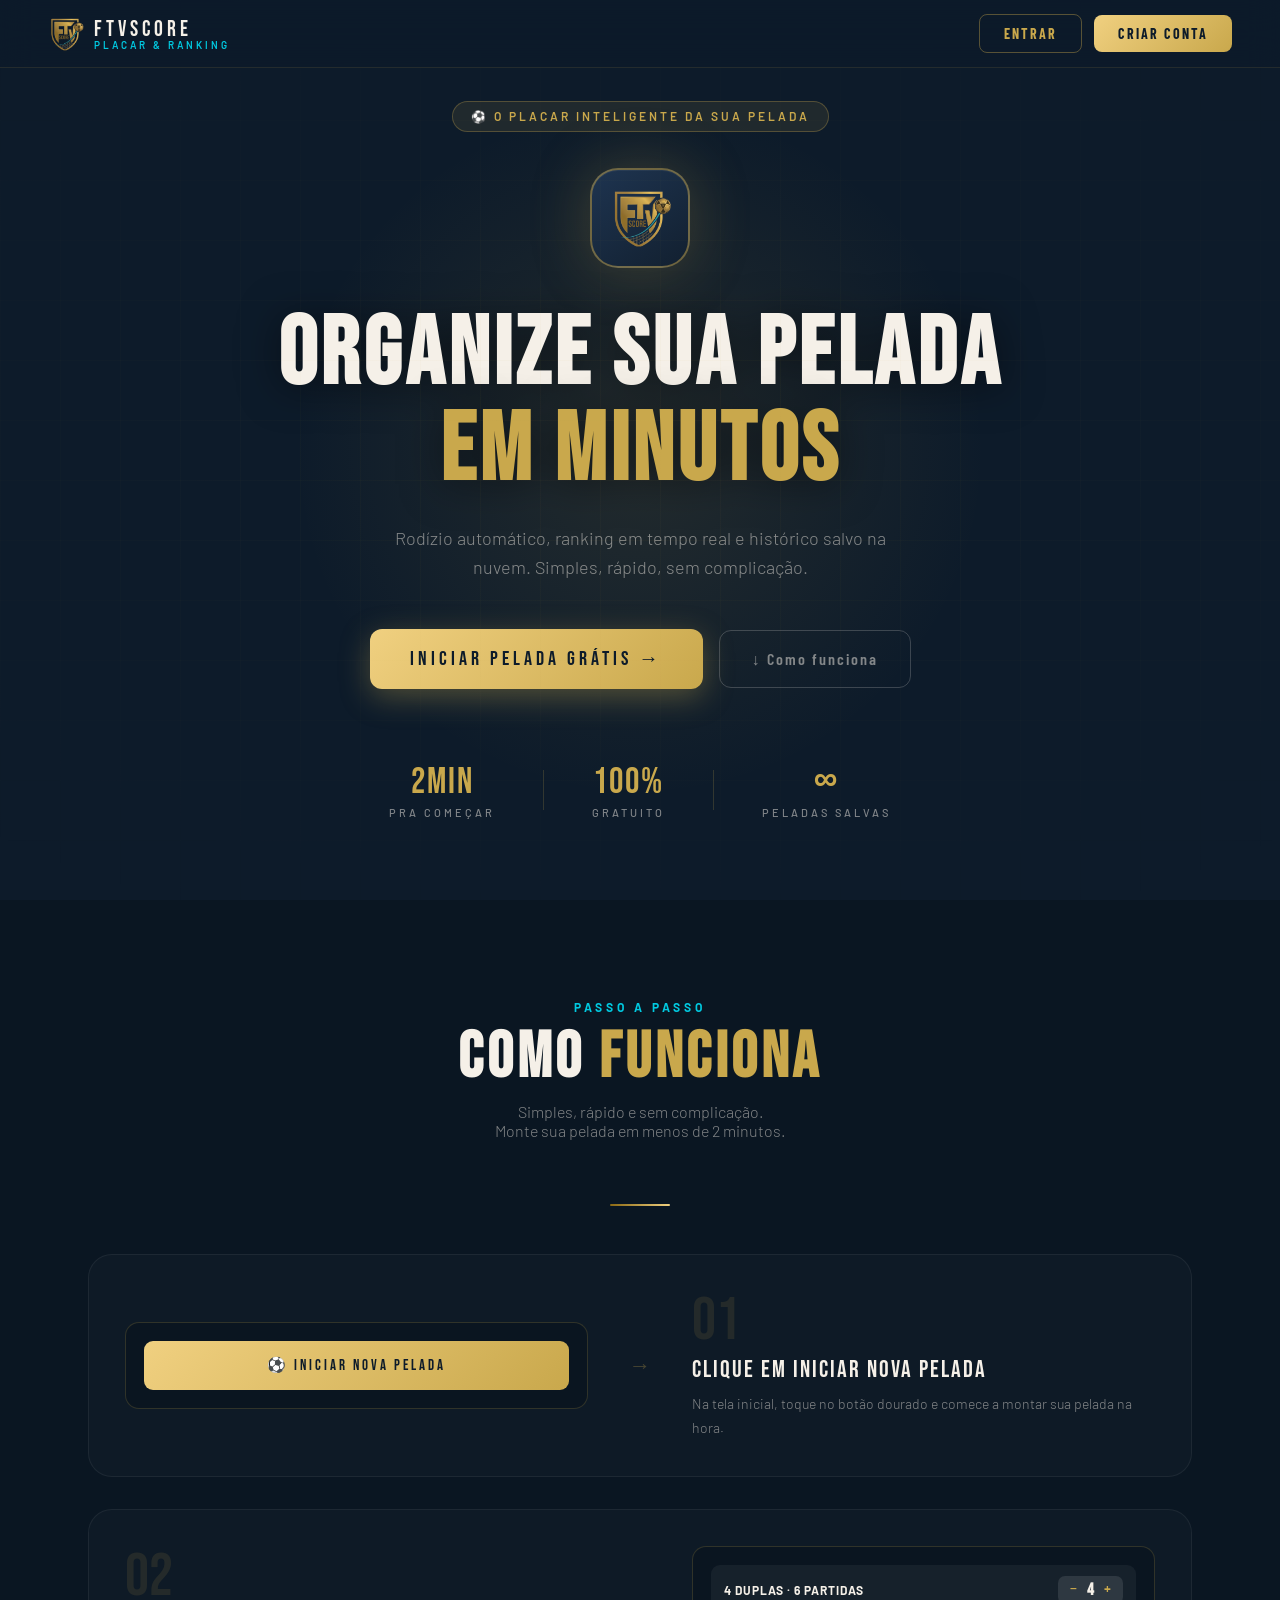
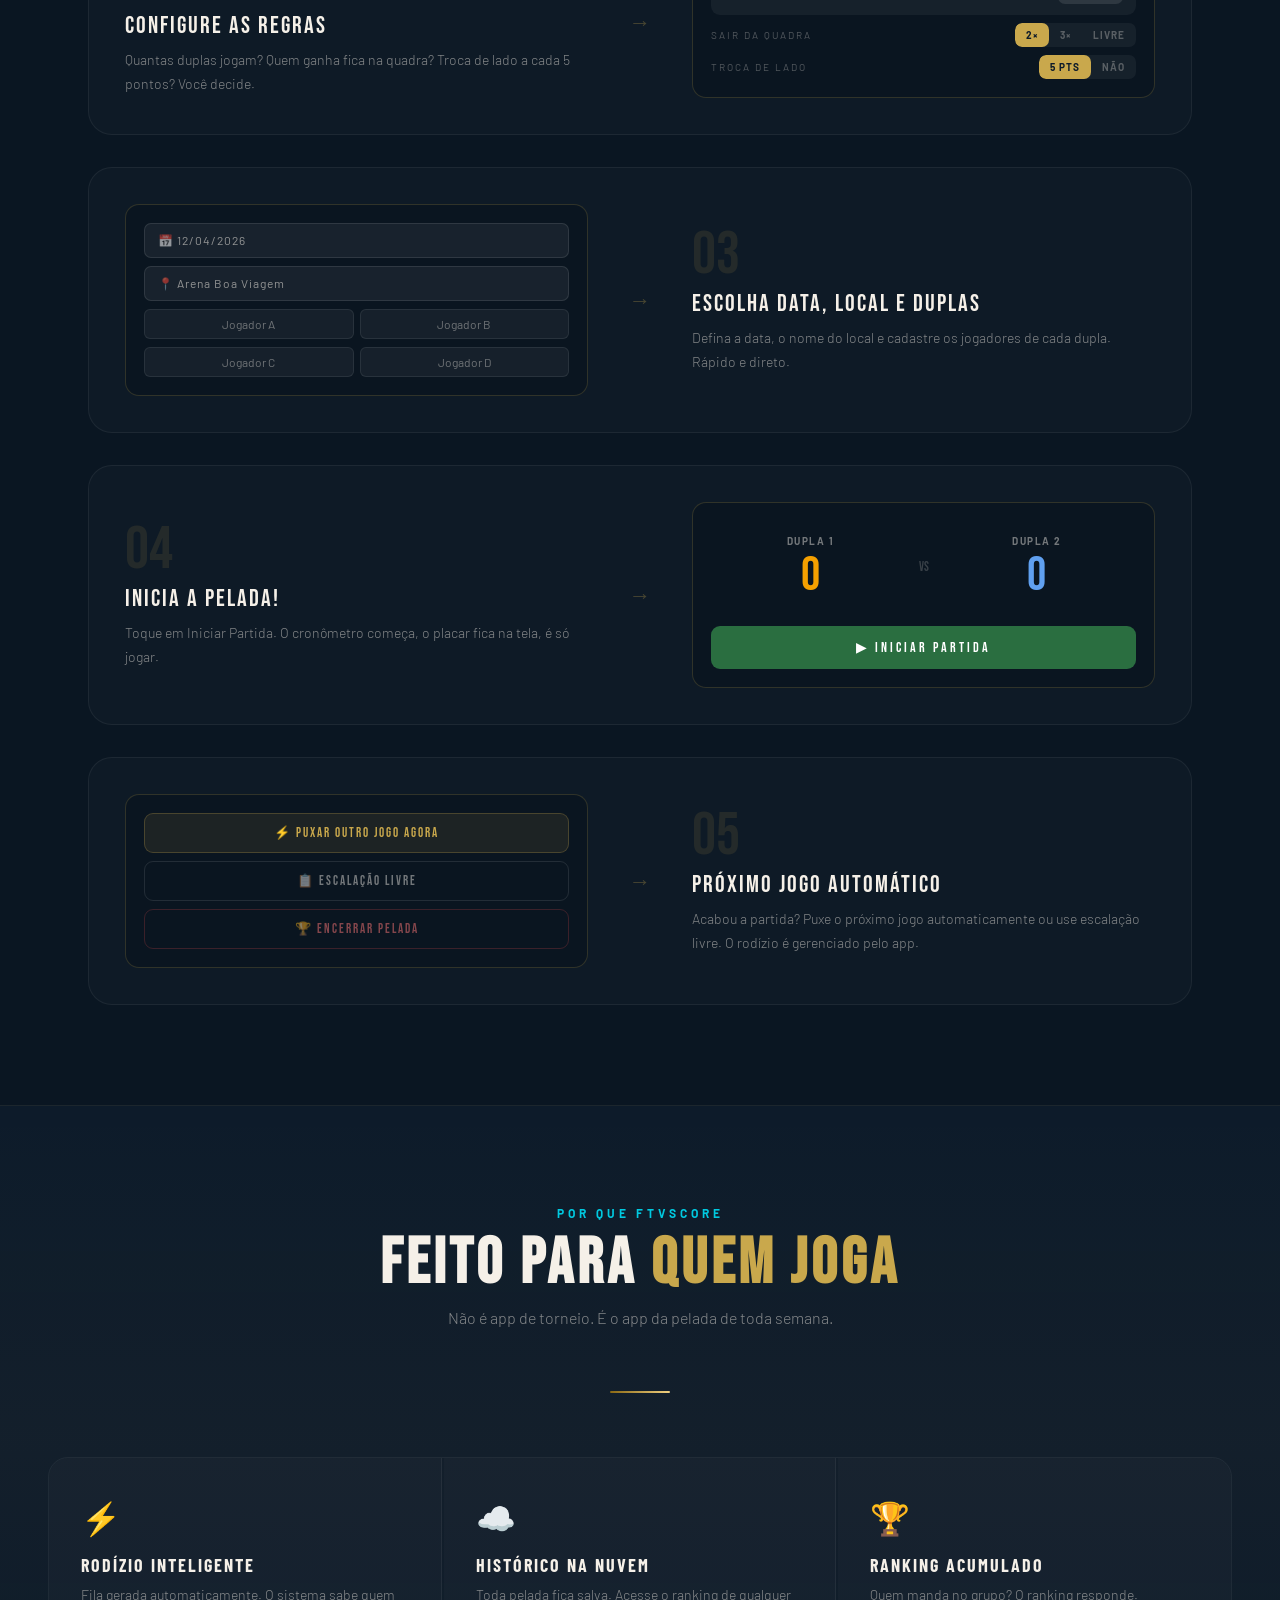
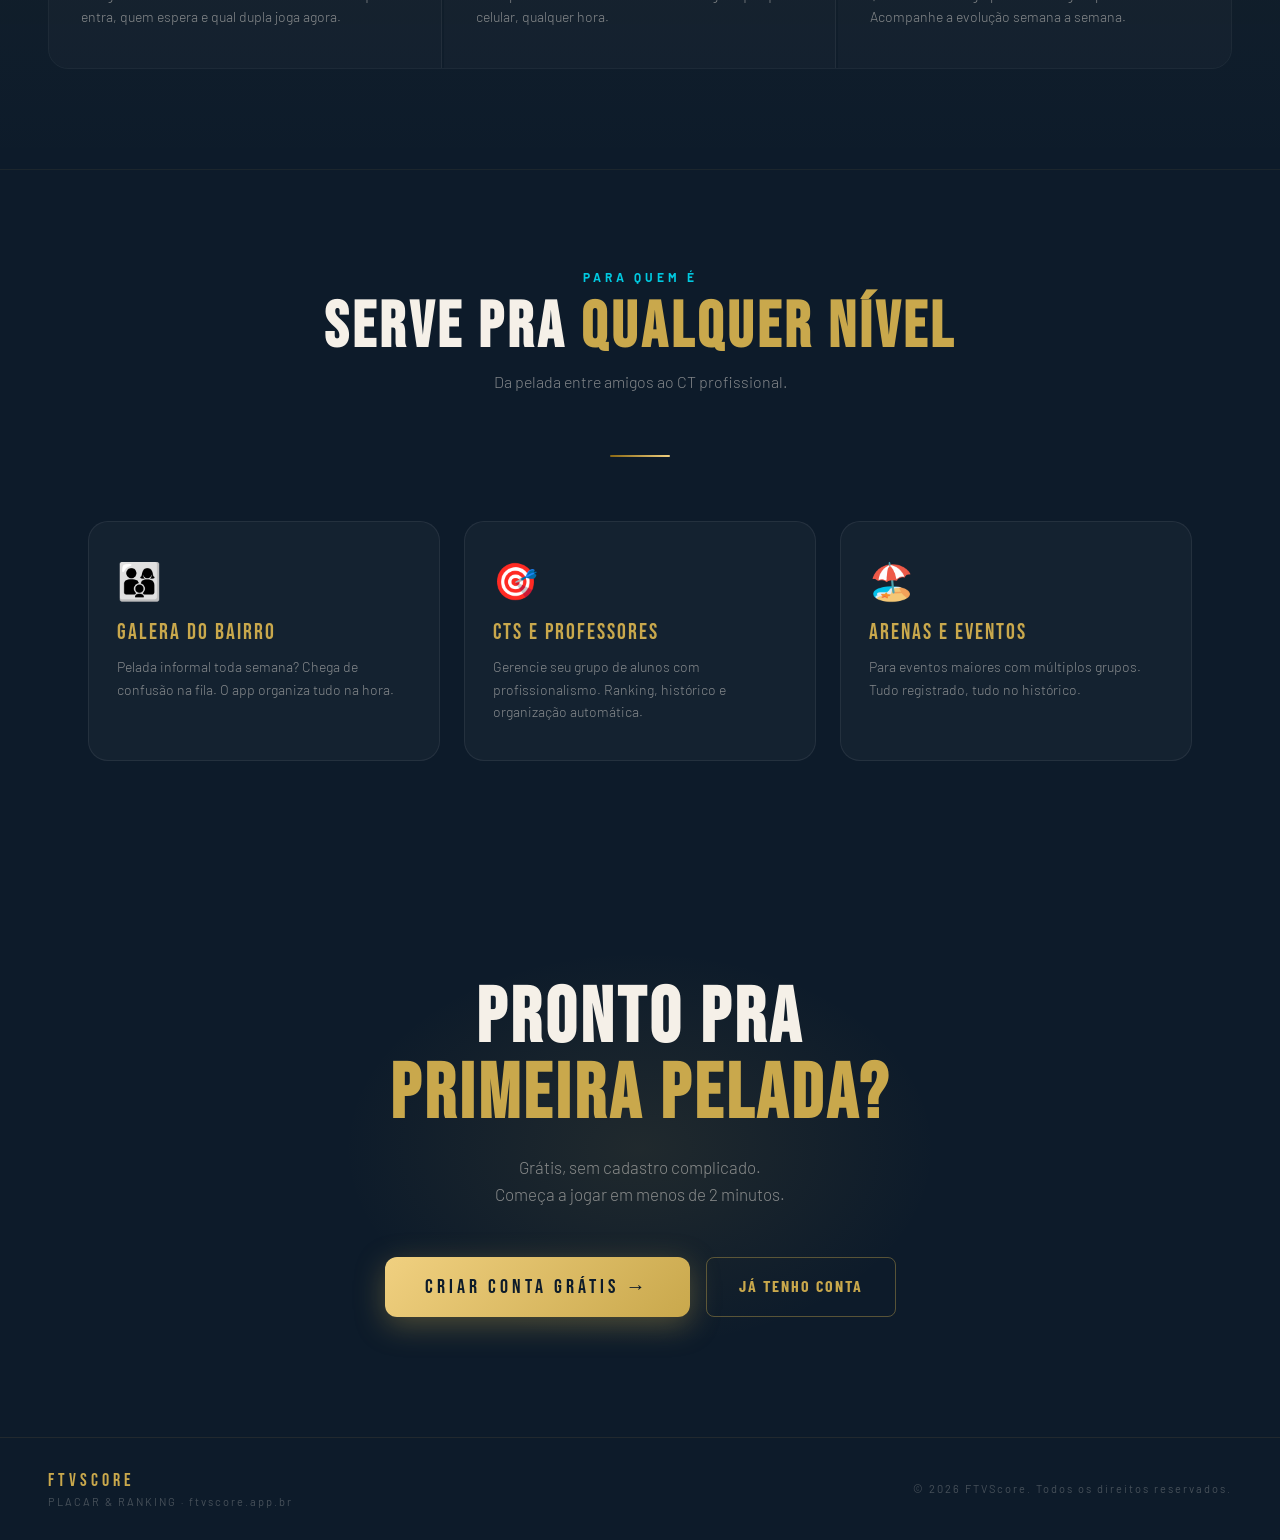
==== commit 3824ac96: "atualizacao logo" ====
--- a/index.html
+++ b/index.html
@@ -706,7 +706,7 @@
 <!-- NAV -->
 <nav>
   <a href="#" class="nav-logo">
-    <div class="nav-logo-icon">⚽</div>
+    <img src="logo.png" alt="FTVScore" style="width:36px;height:36px;border-radius:10px;object-fit:cover;">
     <div>
       <div class="nav-logo-text">FTVSCORE</div>
       <span class="nav-logo-sub">PLACAR & RANKING</span>
@@ -721,7 +721,7 @@
 <!-- HERO -->
 <section class="hero">
   <div class="hero-badge">⚽ O PLACAR INTELIGENTE DA SUA PELADA</div>
-  <div class="hero-logo">🏆</div>
+  <div class="hero-logo"><img src="logo.png" alt="FTVScore" style="width:70px;height:70px;object-fit:contain;"></div>
   <h1 class="hero-title">
     ORGANIZE SUA PELADA
     <span>EM MINUTOS</span>
